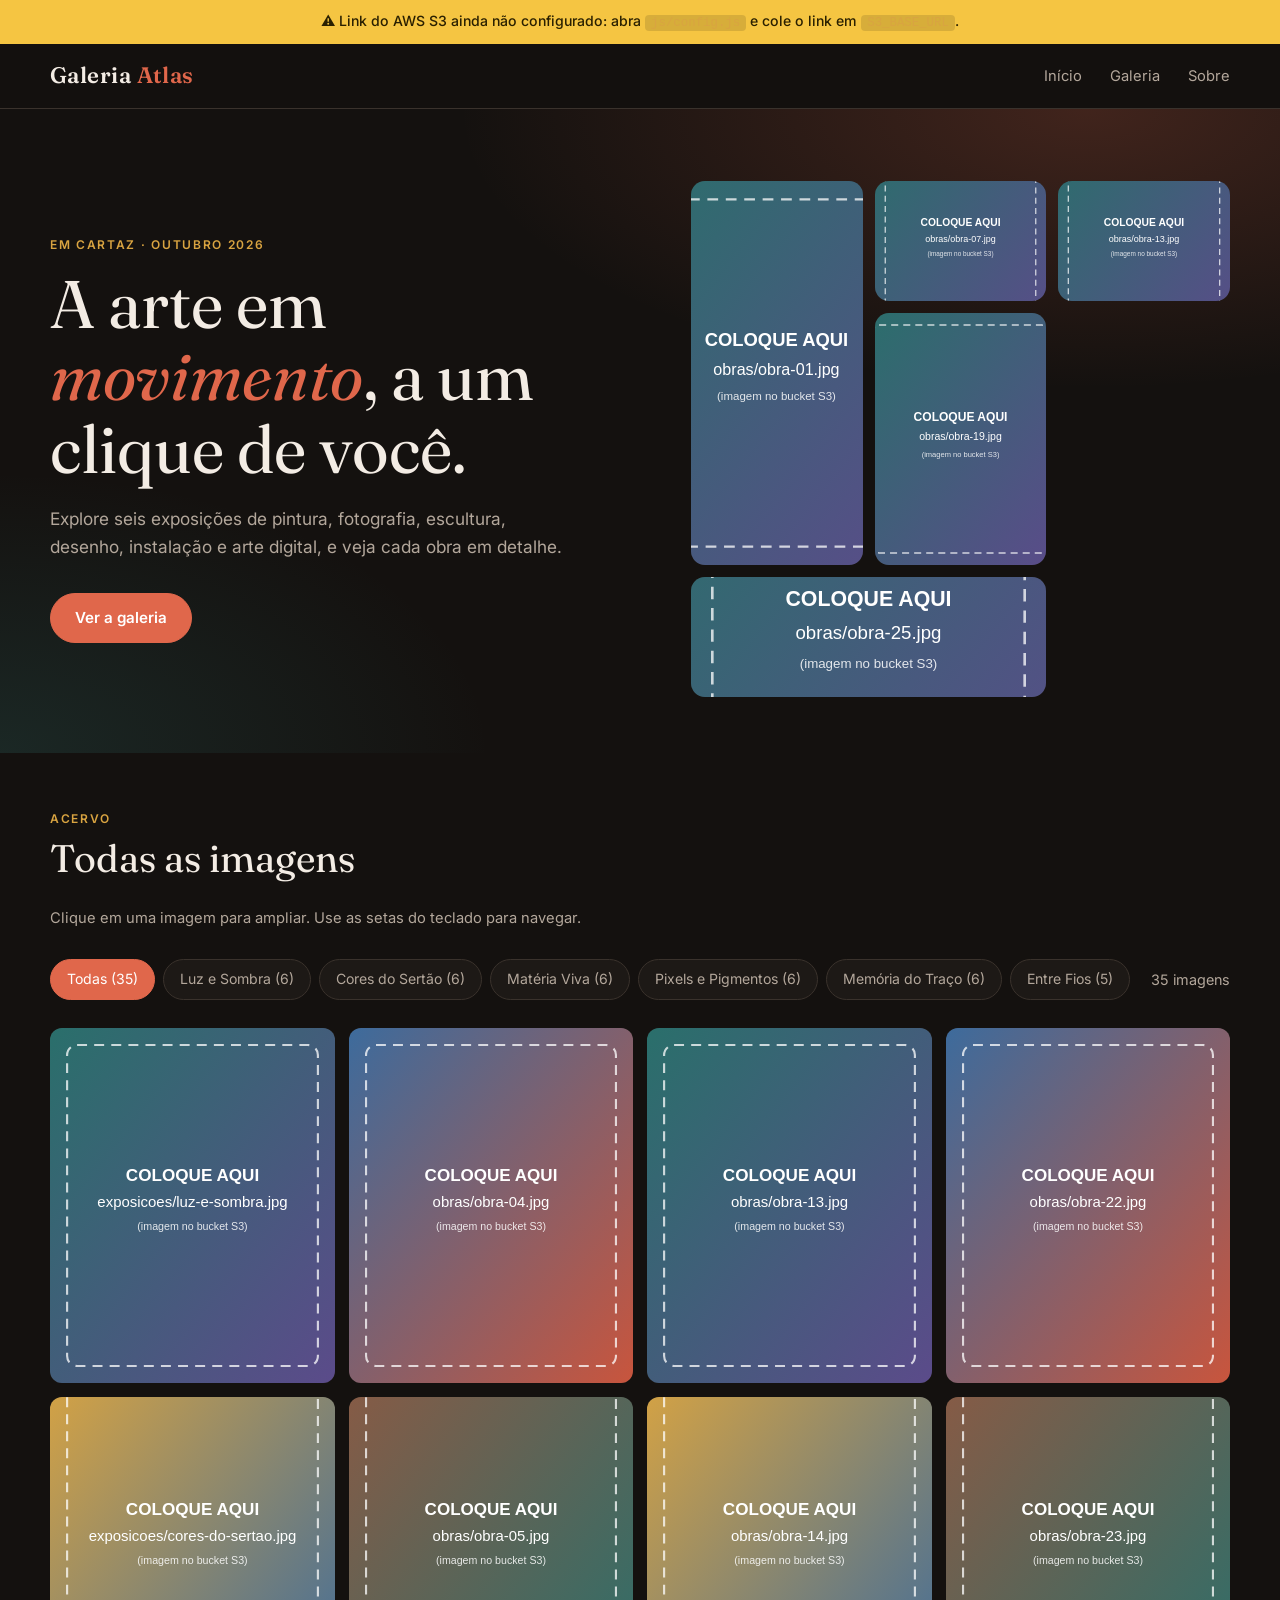
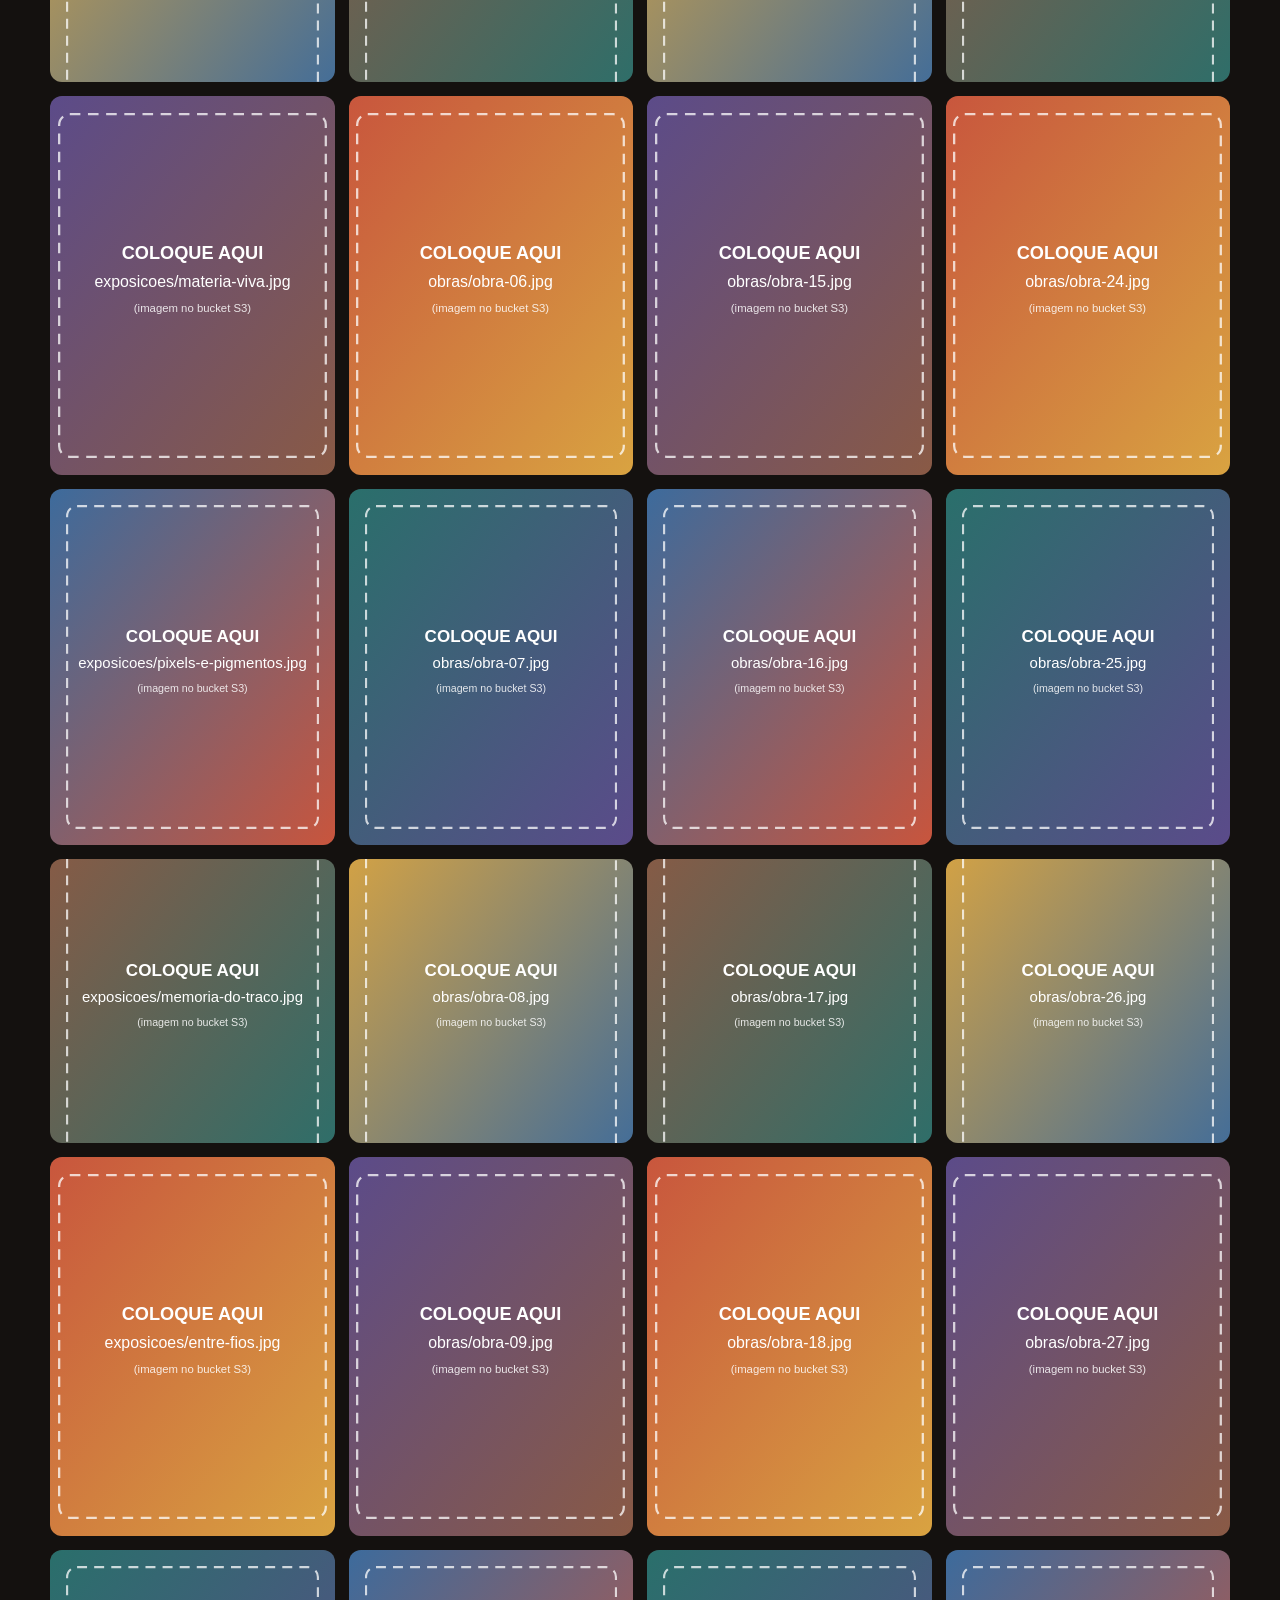
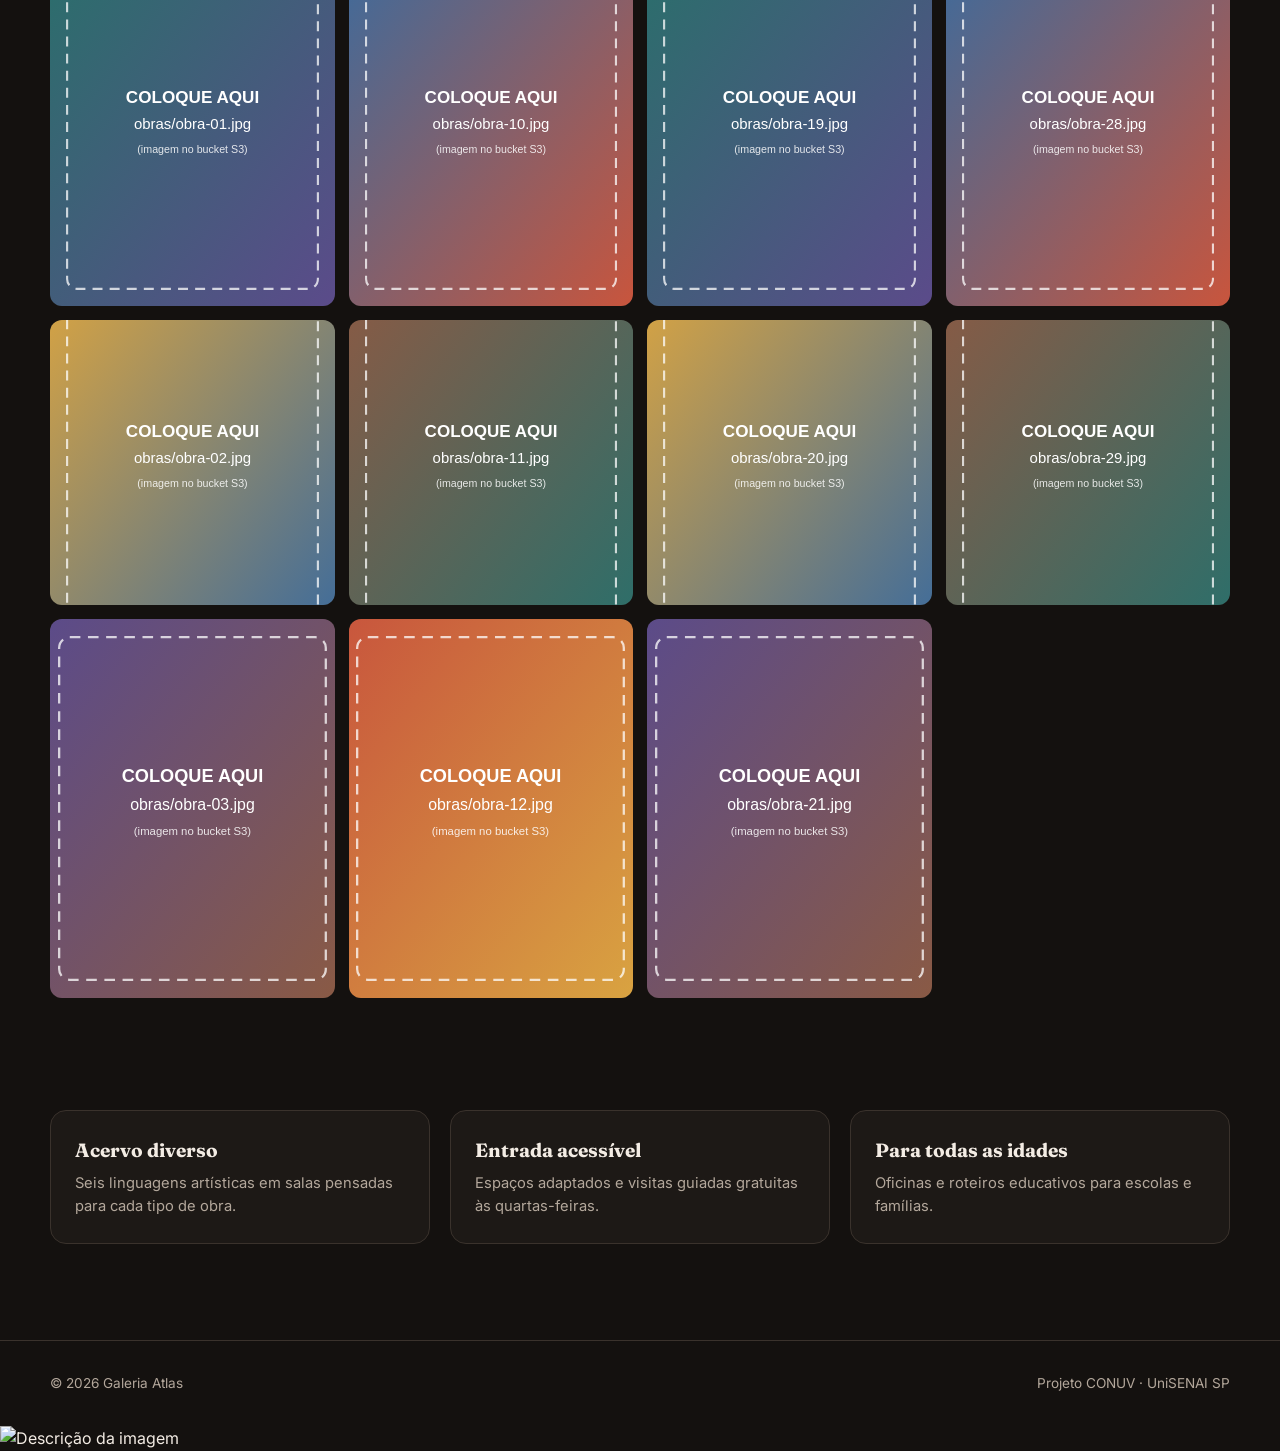
==== index.html @ ee3c30df "teste" ====
<!DOCTYPE html>
<html lang="pt-BR">
<head>
  <meta charset="UTF-8">
  <meta name="viewport" content="width=device-width, initial-scale=1">
  <title>Galeria Atlas · Exposições de Arte</title>
  <meta name="description" content="Galeria Atlas: exposições de pintura, fotografia, escultura e arte digital.">
  <link rel="stylesheet" href="css/style.css">
</head>
<body>
  <header class="topo">
    <div class="wrap">
      <a href="#inicio" class="logo">Galeria <span>Atlas</span></a>
      <button id="menu-btn" aria-expanded="false" aria-controls="nav" aria-label="Abrir menu">☰</button>
      <nav id="nav" aria-label="Principal">
        <ul>
          <li><a href="#inicio">Início</a></li>
          <li><a href="#galeria">Galeria</a></li>
          <li><a href="#sobre">Sobre</a></li>
        </ul>
      </nav>
    </div>
  </header>

  <main>
    <section class="hero" id="inicio">
      <div class="wrap">
        <div>
          <p class="eyebrow">Em cartaz · Outubro 2026</p>
          <h1>A arte em <em>movimento</em>, a um clique de você.</h1>
          <p class="lead">Explore seis exposições de pintura, fotografia, escultura, desenho, instalação e arte digital, e veja cada obra em detalhe.</p>
          <div class="acoes">
            <a class="btn" href="#galeria">Ver a galeria</a>
          </div>
        </div>
        <!-- Colagem do topo: imagens vêm do S3 (link em js/config.js) -->
        <div class="colagem" id="colagem"></div>
      </div>
    </section>

    <section class="bloco" id="galeria">
      <div class="wrap">
        <div class="cab">
          <div><p class="eyebrow">Acervo</p><h2>Todas as imagens</h2></div>
        </div>
        <p class="dica">Clique em uma imagem para ampliar. Use as setas do teclado para navegar.</p>

        <div class="filtros">
          <div class="chips" id="chips-exp" role="group" aria-label="Filtrar por exposição"></div>
          <span class="contador" id="contador"></span>
        </div>

        <!-- Galeria: as 35 imagens vêm do S3 (link em js/config.js, nomes em js/data.js) -->
        <div class="mosaico" id="mosaico"></div>
      </div>
    </section>

    <section class="bloco" id="sobre">
      <div class="wrap">
        <div class="cols">
          <div class="info"><h3>Acervo diverso</h3><p>Seis linguagens artísticas em salas pensadas para cada tipo de obra.</p></div>
          <div class="info"><h3>Entrada acessível</h3><p>Espaços adaptados e visitas guiadas gratuitas às quartas-feiras.</p></div>
          <div class="info"><h3>Para todas as idades</h3><p>Oficinas e roteiros educativos para escolas e famílias.</p></div>
        </div>
      </div>
    </section>
  </main>

  <footer><div class="wrap"><span>© <span id="ano"></span> Galeria Atlas</span><span>Projeto CONUV · UniSENAI SP</span></div></footer>

  <!-- ============================================================
       LINK DO AWS S3: configure em  js/config.js  (S3_BASE_URL)
       NOMES DAS IMAGENS: lista em  js/data.js
       ============================================================ -->
  <script src="js/config.js"></script>
  <script src="js/data.js"></script>
  <script src="js/app.js"></script>
  <script src="js/main.js"></script>
  <img src="imgs/S3/2.jpg" alt="Descrição da imagem">
</body>
</html>
---- css/style.css ----
@import url("https://fonts.googleapis.com/css2?family=Fraunces:opsz,wght@9..144,400;9..144,600&family=Inter:wght@400;500;600&display=swap");

:root {
  --bg: #14110f; --panel: #1d1916; --panel2: #26211d; --linha: #3a322c;
  --texto: #f3ece4; --suave: #b3a79b; --acento: #e0674b; --ouro: #d9a441; --verde: #3a8f89;
  --serif: "Fraunces", Georgia, serif; --sans: "Inter", system-ui, sans-serif;
}
* { box-sizing: border-box; margin: 0; }
html { scroll-behavior: smooth; }
body { background: var(--bg); color: var(--texto); font-family: var(--sans); line-height: 1.6; }
a { color: inherit; text-decoration: none; }
img { display: block; max-width: 100%; }
.wrap { width: min(1180px, 100% - 40px); margin-inline: auto; }
:focus-visible { outline: 2px solid var(--ouro); outline-offset: 3px; }

/* Aviso do link S3 (some quando o link é configurado) */
.aviso-s3 { background: #f5c542; color: #2a2000; text-align: center; padding: 10px 16px; font-size: .88rem; font-weight: 500; }
.aviso-s3 code { background: rgba(0,0,0,.12); padding: 1px 6px; border-radius: 4px; }

/* Cabeçalho */
header.topo { position: sticky; top: 0; z-index: 10; background: rgba(20,17,15,.88); backdrop-filter: blur(10px); border-bottom: 1px solid var(--linha); }
.topo .wrap { display: flex; align-items: center; justify-content: space-between; height: 64px; }
.logo { font-family: var(--serif); font-size: 1.4rem; font-weight: 600; letter-spacing: .02em; }
.logo span { color: var(--acento); }
nav ul { display: flex; gap: 28px; list-style: none; padding: 0; }
nav a { font-size: .92rem; color: var(--suave); padding: 6px 0; border-bottom: 2px solid transparent; transition: .2s; }
nav a:hover, nav a[aria-current="page"] { color: var(--texto); border-color: var(--acento); }
#menu-btn { display: none; background: none; border: 1px solid var(--linha); color: var(--texto); padding: 8px 12px; border-radius: 8px; font-size: 1rem; cursor: pointer; }

/* Hero com colagem de imagens */
.hero { padding: 72px 0 56px; background: radial-gradient(900px 400px at 85% 0%, rgba(224,103,75,.22), transparent 70%), radial-gradient(700px 400px at 0% 100%, rgba(58,143,137,.18), transparent 70%); }
.hero .wrap { display: grid; grid-template-columns: 1.1fr 1fr; gap: 48px; align-items: center; }
.eyebrow { font-size: .75rem; text-transform: uppercase; letter-spacing: .14em; color: var(--ouro); font-weight: 600; }
.hero h1 { font-family: var(--serif); font-weight: 400; font-size: clamp(2.4rem, 5.5vw, 4.2rem); line-height: 1.08; margin: 14px 0 20px; }
.hero h1 em { color: var(--acento); font-style: italic; }
.hero p.lead { max-width: 48ch; color: var(--suave); font-size: 1.08rem; }
.acoes { display: flex; gap: 12px; margin-top: 32px; flex-wrap: wrap; }
.btn { display: inline-block; padding: 12px 24px; border-radius: 999px; font-weight: 600; font-size: .95rem; border: 1px solid var(--acento); background: var(--acento); color: #fff; transition: .2s; cursor: pointer; }
.btn:hover { filter: brightness(1.1); transform: translateY(-1px); }
.btn.ghost { background: transparent; color: var(--texto); border-color: var(--linha); }
.btn.ghost:hover { border-color: var(--texto); }
.colagem { display: grid; grid-template-columns: repeat(3, 1fr); grid-auto-rows: 120px; gap: 12px; }
.colagem figure { border-radius: 14px; overflow: hidden; background: var(--panel2); }
.colagem figure:nth-child(1) { grid-row: span 3; }
.colagem figure:nth-child(4) { grid-row: span 2; }
.colagem figure:nth-child(5) { grid-column: span 2; }
.colagem img { width: 100%; height: 100%; object-fit: cover; }

/* Seções */
section.bloco { padding: 56px 0; }
.cab { display: flex; justify-content: space-between; align-items: end; gap: 16px; margin-bottom: 28px; flex-wrap: wrap; }
h2 { font-family: var(--serif); font-weight: 400; font-size: clamp(1.7rem, 3.5vw, 2.4rem); }
.cab a { color: var(--acento); font-weight: 500; font-size: .95rem; }
.pagina-titulo { padding: 56px 0 8px; }
.pagina-titulo p { color: var(--suave); max-width: 56ch; margin-top: 8px; }

/* Cards de exposição */
.grid { display: grid; grid-template-columns: repeat(auto-fill, minmax(260px, 1fr)); gap: 24px; }
.card { background: var(--panel); border: 1px solid var(--linha); border-radius: 16px; overflow: hidden; transition: .25s; }
.card:hover { transform: translateY(-4px); border-color: #5a4d43; box-shadow: 0 18px 40px rgba(0,0,0,.4); }
.card-img { position: relative; aspect-ratio: 4/5; background: var(--panel2); overflow: hidden; }
.card-img img { width: 100%; height: 100%; object-fit: cover; transition: transform .5s; }
.card:hover .card-img img { transform: scale(1.05); }
.card-body { padding: 18px 20px 22px; }
.card h3 { font-family: var(--serif); font-weight: 600; font-size: 1.3rem; margin: 6px 0 2px; }
.artista { color: var(--ouro); font-size: .9rem; }
.desc { color: var(--suave); font-size: .9rem; margin: 10px 0; }
.datas { font-size: .8rem; color: var(--suave); border-top: 1px solid var(--linha); padding-top: 10px; }
.badge { display: inline-block; padding: 3px 10px; border-radius: 999px; font-size: .72rem; font-weight: 600; text-transform: uppercase; letter-spacing: .06em; }
.card-img .badge { position: absolute; top: 12px; left: 12px; }
.badge.ativo { background: rgba(20,60,58,.85); color: #7fd6cf; border: 1px solid #3a8f89; }
.badge.breve { background: rgba(60,45,10,.85); color: var(--ouro); border: 1px solid var(--ouro); }
.badge.fim { background: rgba(40,36,32,.85); color: var(--suave); border: 1px solid #6b6056; }

/* Mosaico de obras (muitas imagens) */
.mosaico { columns: 4 240px; column-gap: 14px; }
.obra { position: relative; break-inside: avoid; margin: 0 0 14px; border-radius: 12px; overflow: hidden; background: var(--panel2); cursor: zoom-in; }
.obra img { width: 100%; height: auto; min-height: 140px; object-fit: cover; transition: transform .5s; }
.obra:nth-child(3n+1) img { aspect-ratio: 4/5; }
.obra:nth-child(3n+2) img { aspect-ratio: 1/1; }
.obra:nth-child(3n) img { aspect-ratio: 3/4; }
.obra:hover img { transform: scale(1.06); }
.obra figcaption { position: absolute; inset: auto 0 0 0; padding: 40px 14px 12px; background: linear-gradient(transparent, rgba(0,0,0,.8)); display: flex; flex-direction: column; opacity: 0; transition: .25s; }
.obra figcaption b { font-family: var(--serif); font-size: 1rem; }
.obra figcaption span { font-size: .78rem; color: var(--ouro); }
.obra:hover figcaption, .obra:focus-visible figcaption { opacity: 1; }
.contador { color: var(--suave); font-size: .9rem; margin-left: auto; }

/* Filtros */
.filtros { display: flex; gap: 12px; flex-wrap: wrap; align-items: center; margin: 28px 0; }
.chips { display: flex; gap: 8px; flex-wrap: wrap; }
.chip { background: var(--panel); border: 1px solid var(--linha); color: var(--suave); padding: 8px 16px; border-radius: 999px; font: inherit; font-size: .88rem; cursor: pointer; transition: .2s; }
.chip.ativo, .chip:hover { background: var(--acento); border-color: var(--acento); color: #fff; }
.filtros input, .filtros select { background: var(--panel); border: 1px solid var(--linha); color: var(--texto); padding: 9px 14px; border-radius: 10px; font: inherit; font-size: .9rem; }
.filtros input { flex: 1; min-width: 180px; }
#vazio { text-align: center; color: var(--suave); padding: 48px 0; }

/* Lightbox */
#lightbox { position: fixed; inset: 0; z-index: 50; background: rgba(10,8,7,.94); display: flex; flex-direction: column; align-items: center; justify-content: center; padding: 24px; gap: 14px; cursor: zoom-out; }
#lightbox[hidden] { display: none; }
#lightbox img { max-width: min(92vw, 1000px); max-height: 80vh; border-radius: 10px; object-fit: contain; }
#lightbox p { color: var(--suave); font-size: .95rem; }
#lb-fechar { position: absolute; top: 18px; right: 22px; background: none; border: 1px solid var(--linha); color: var(--texto); width: 40px; height: 40px; border-radius: 50%; font-size: 1rem; cursor: pointer; }

/* Informações */
.cols { display: grid; grid-template-columns: repeat(auto-fit, minmax(240px, 1fr)); gap: 20px; }
.info { background: var(--panel); border: 1px solid var(--linha); border-radius: 16px; padding: 24px; }
.info h3 { font-family: var(--serif); font-size: 1.2rem; margin-bottom: 6px; }
.info p { color: var(--suave); font-size: .92rem; }

footer { border-top: 1px solid var(--linha); padding: 32px 0; color: var(--suave); font-size: .85rem; margin-top: 40px; }
footer .wrap { display: flex; justify-content: space-between; flex-wrap: wrap; gap: 8px; }

@media (max-width: 860px) {
  #menu-btn { display: block; }
  nav { position: absolute; top: 64px; left: 0; right: 0; background: var(--bg); border-bottom: 1px solid var(--linha); display: none; }
  nav.aberto { display: block; }
  nav ul { flex-direction: column; gap: 0; padding: 8px 20px 16px; }
  nav a { display: block; padding: 12px 0; }
  .hero .wrap { grid-template-columns: 1fr; }
  .mosaico { columns: 2 140px; }
}
@media (prefers-reduced-motion: reduce) { * { transition: none !important; scroll-behavior: auto !important; } }

/* Galeria única */
html { scroll-padding-top: 72px; }
.dica { color: var(--suave); font-size: .92rem; margin: -10px 0 4px; }
code { background: var(--panel2); padding: 1px 7px; border-radius: 5px; font-size: .88em; color: var(--ouro); }
.lb-nav { position: absolute; top: 50%; transform: translateY(-50%); background: rgba(255,255,255,.08); border: 1px solid var(--linha); color: var(--texto); width: 48px; height: 48px; border-radius: 50%; font-size: 1.8rem; line-height: 1; cursor: pointer; }
.lb-nav:hover { background: var(--acento); border-color: var(--acento); }
.lb-ant { left: 18px; } .lb-prox { right: 18px; }
@media (max-width: 860px) { .lb-nav { top: auto; bottom: 20px; transform: none; } }
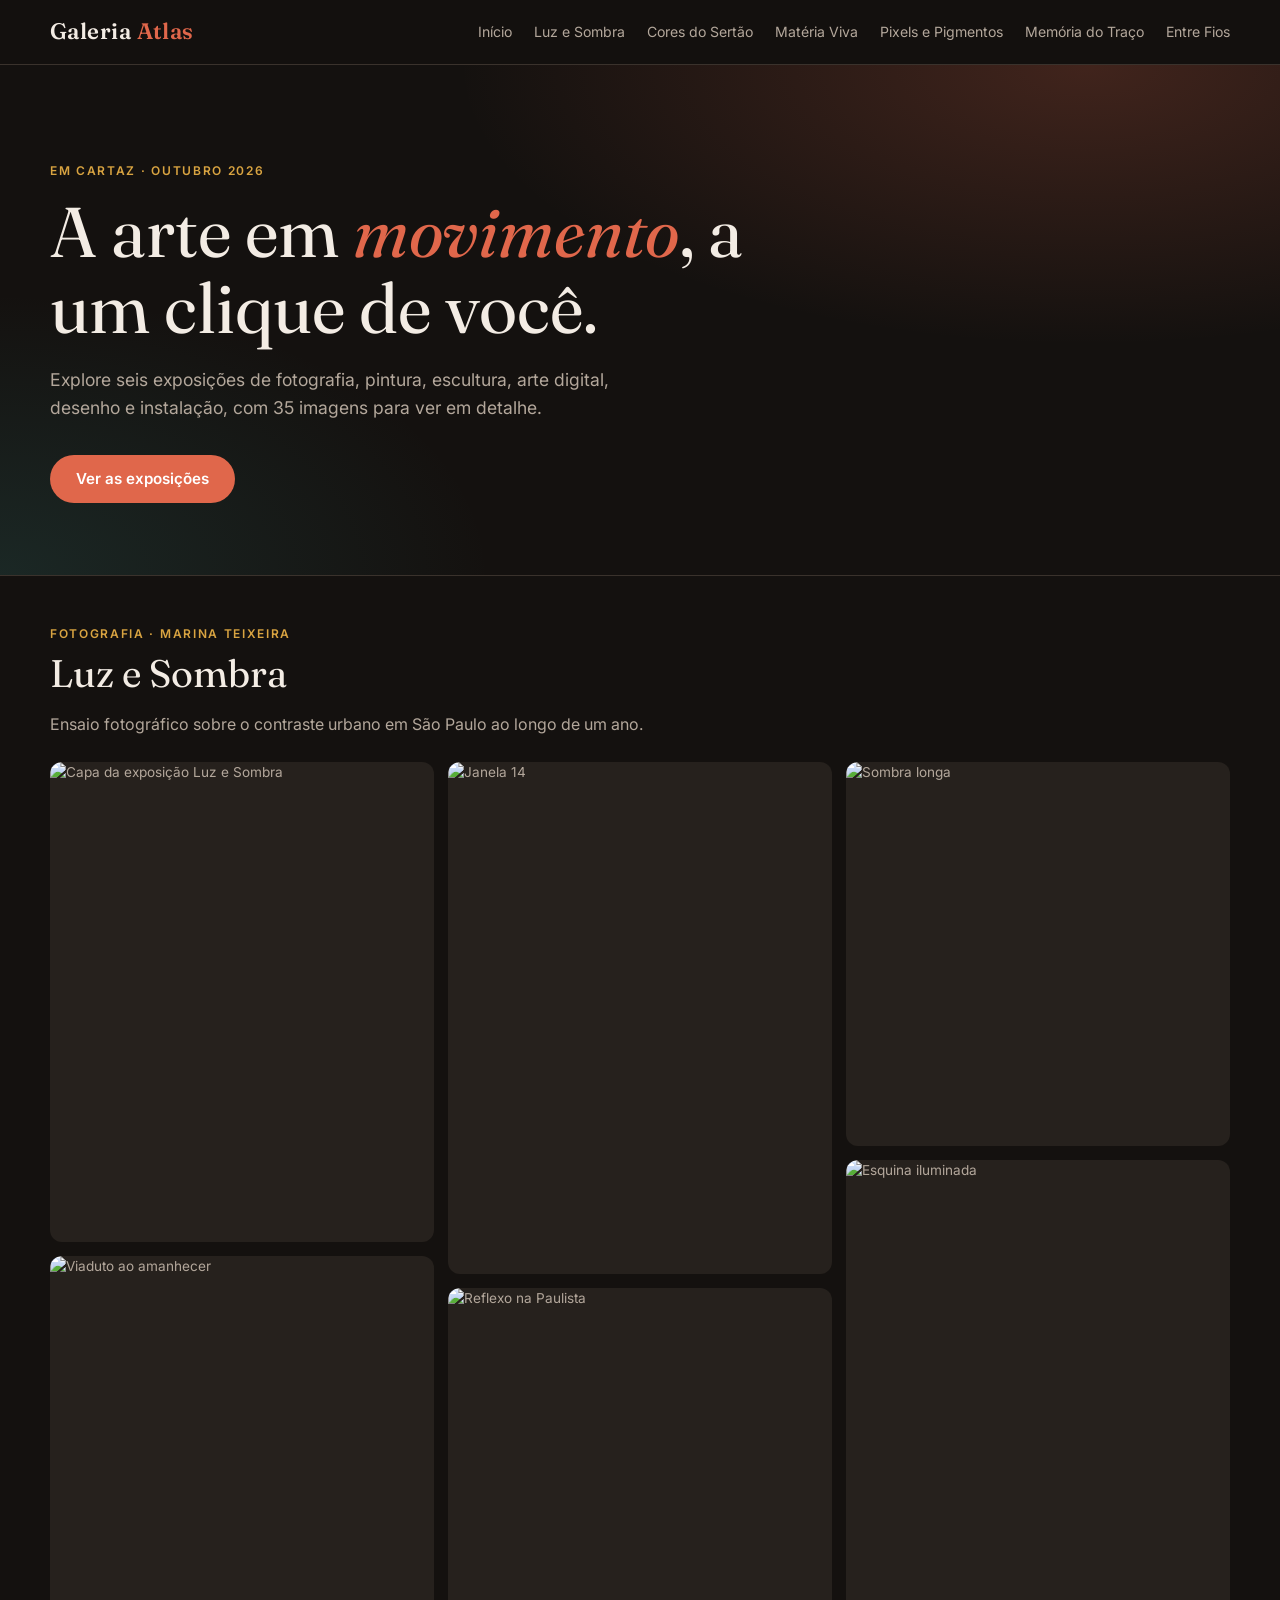
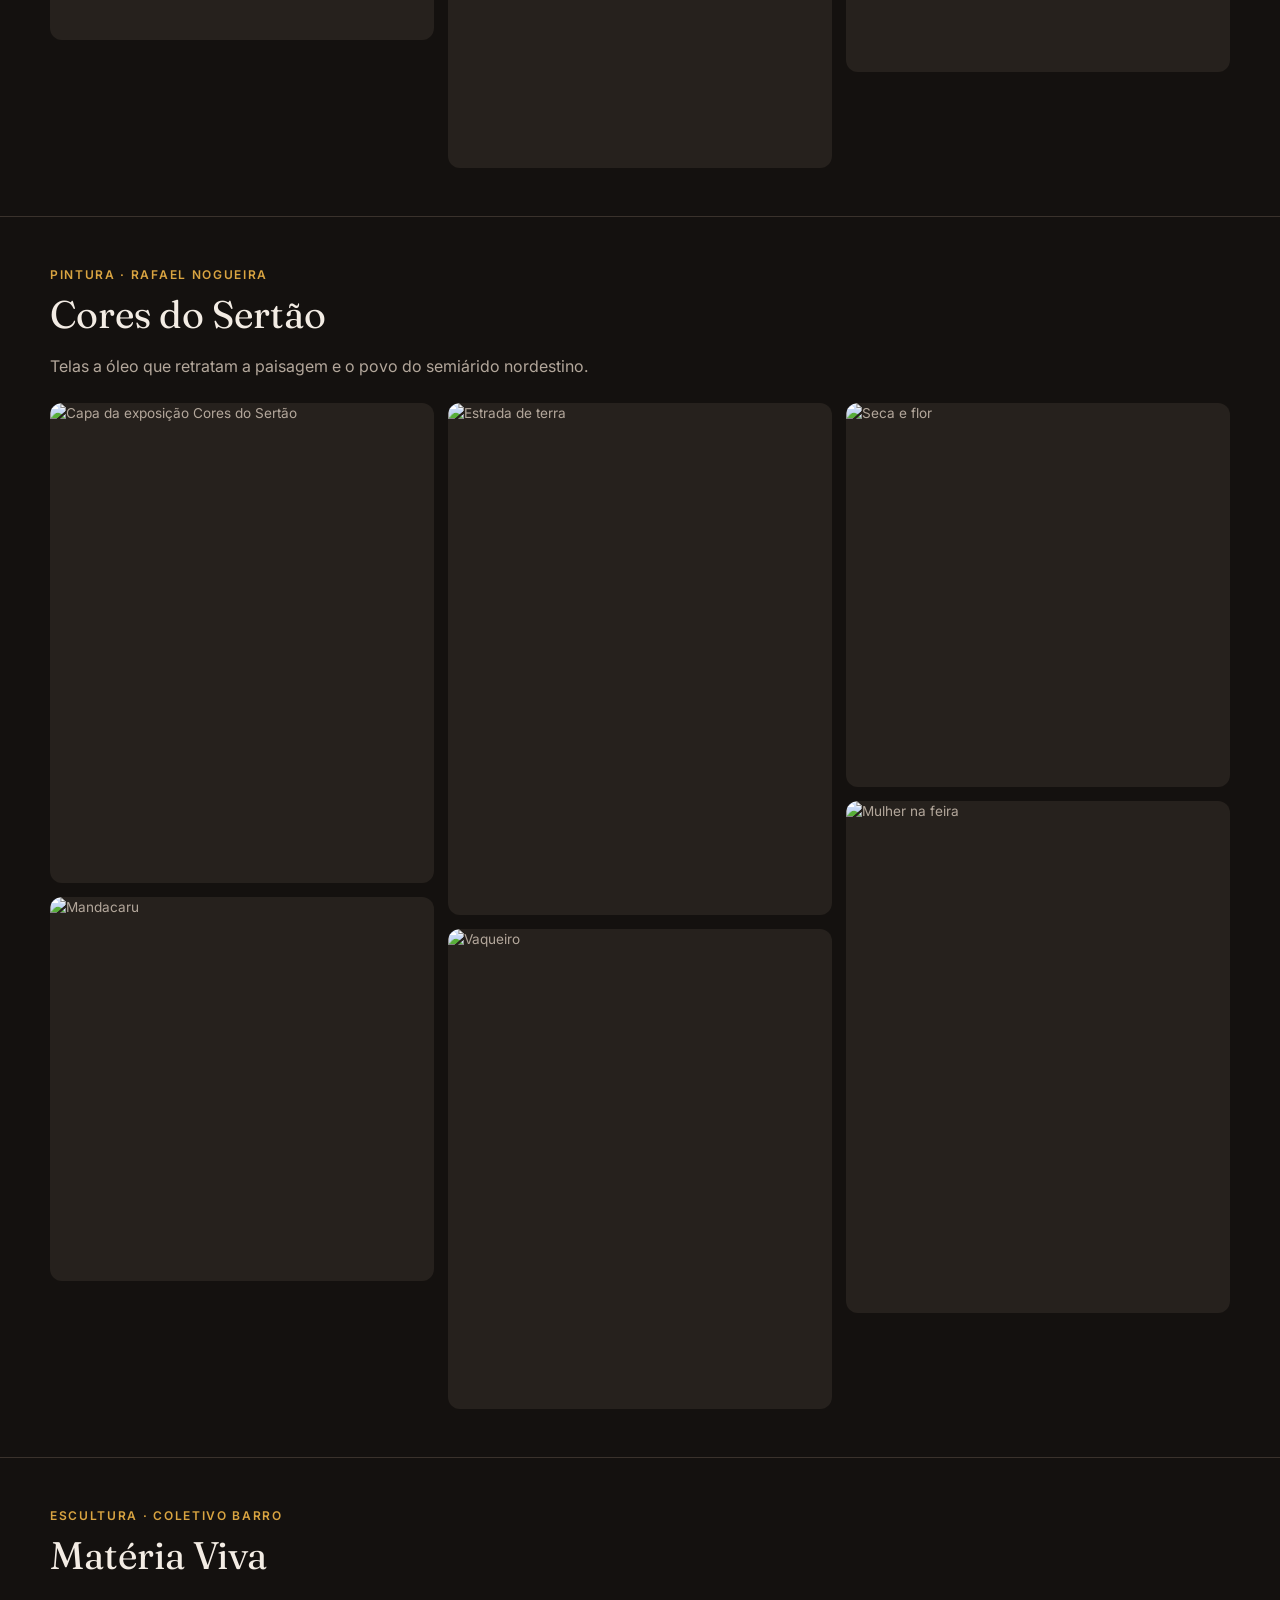
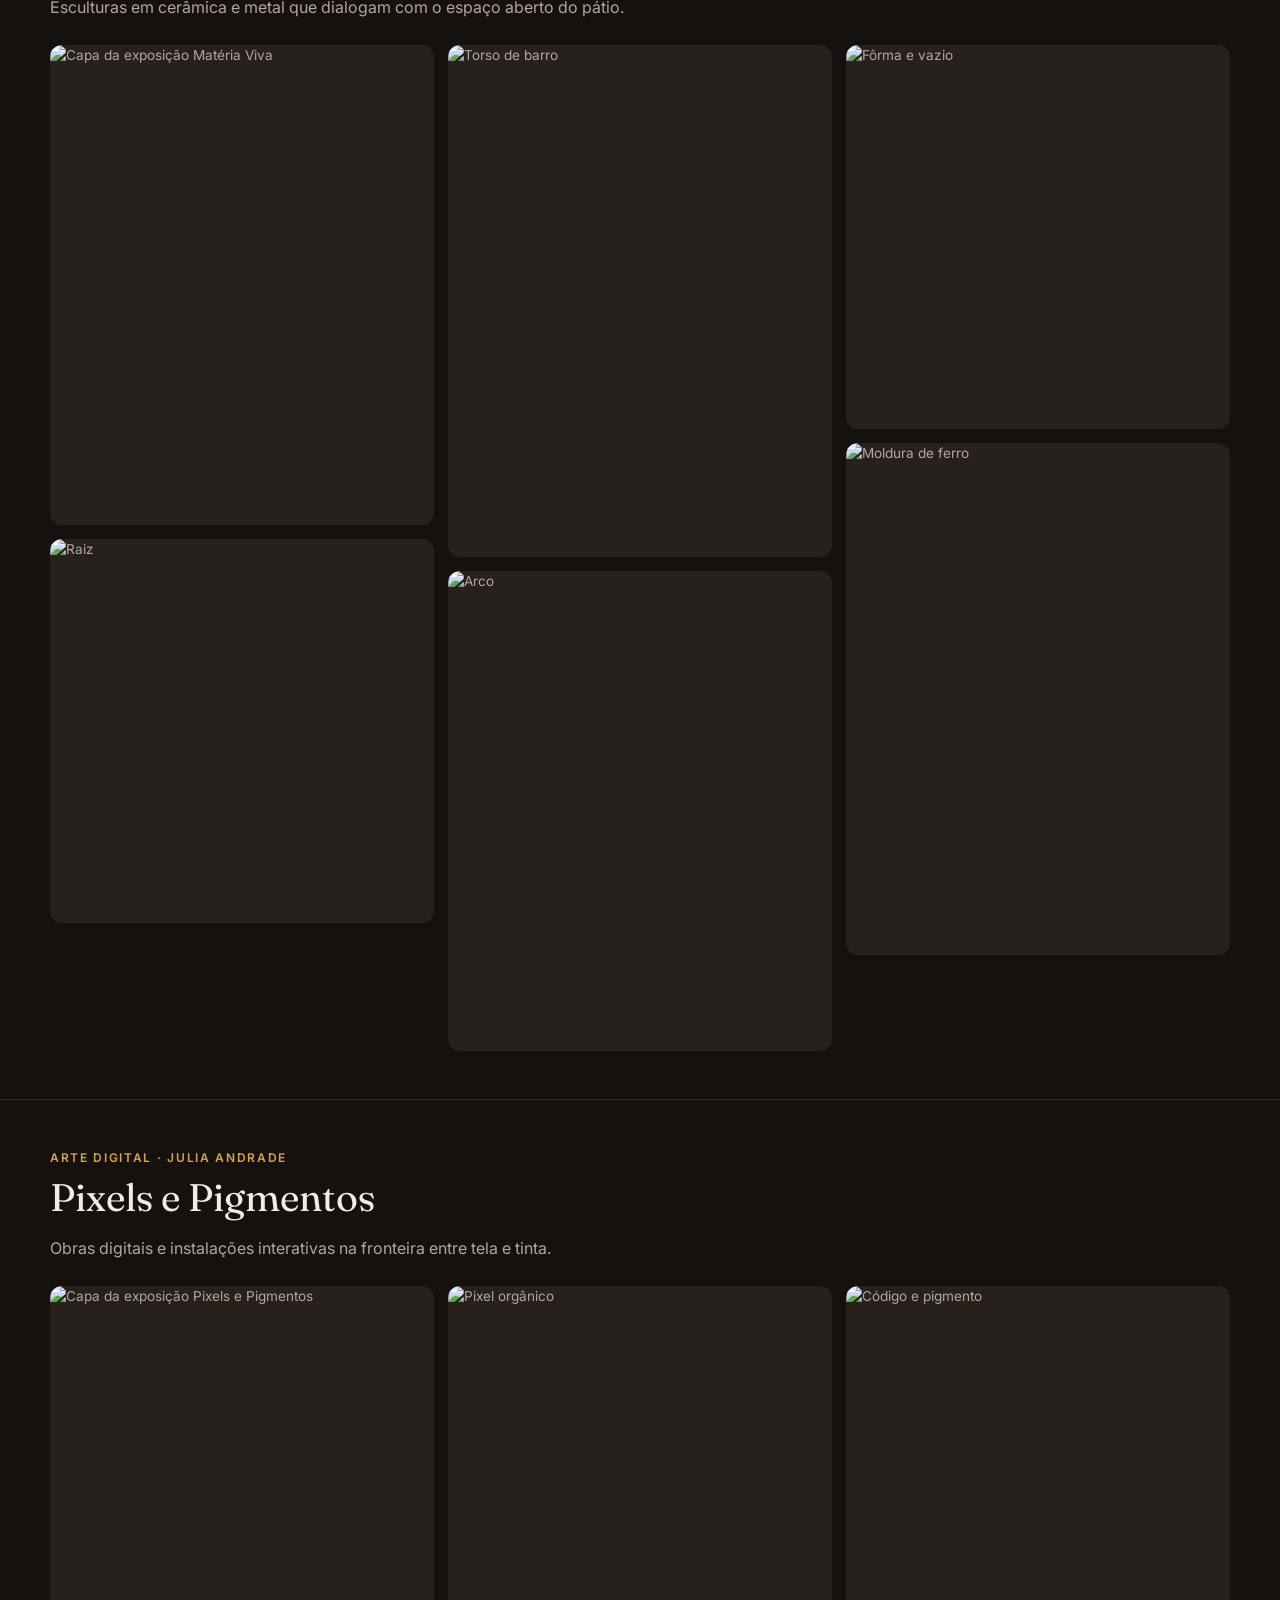
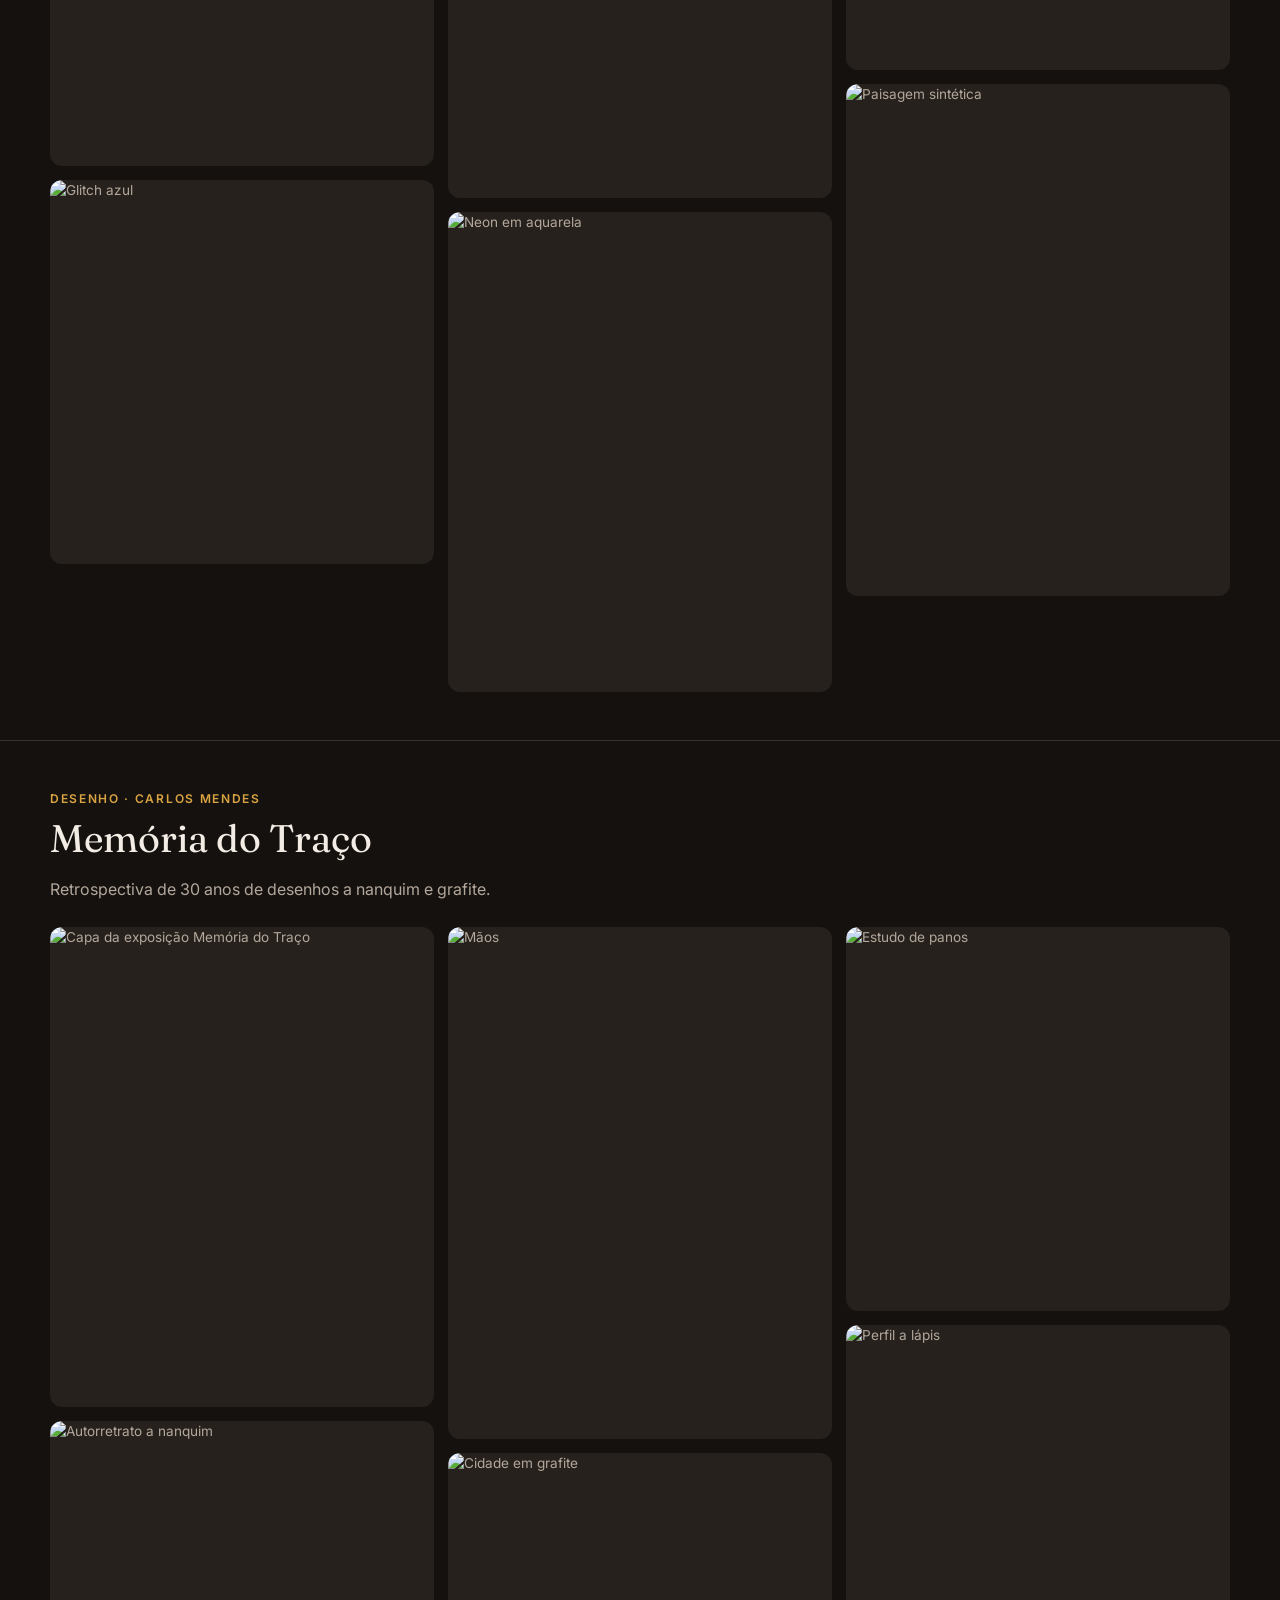
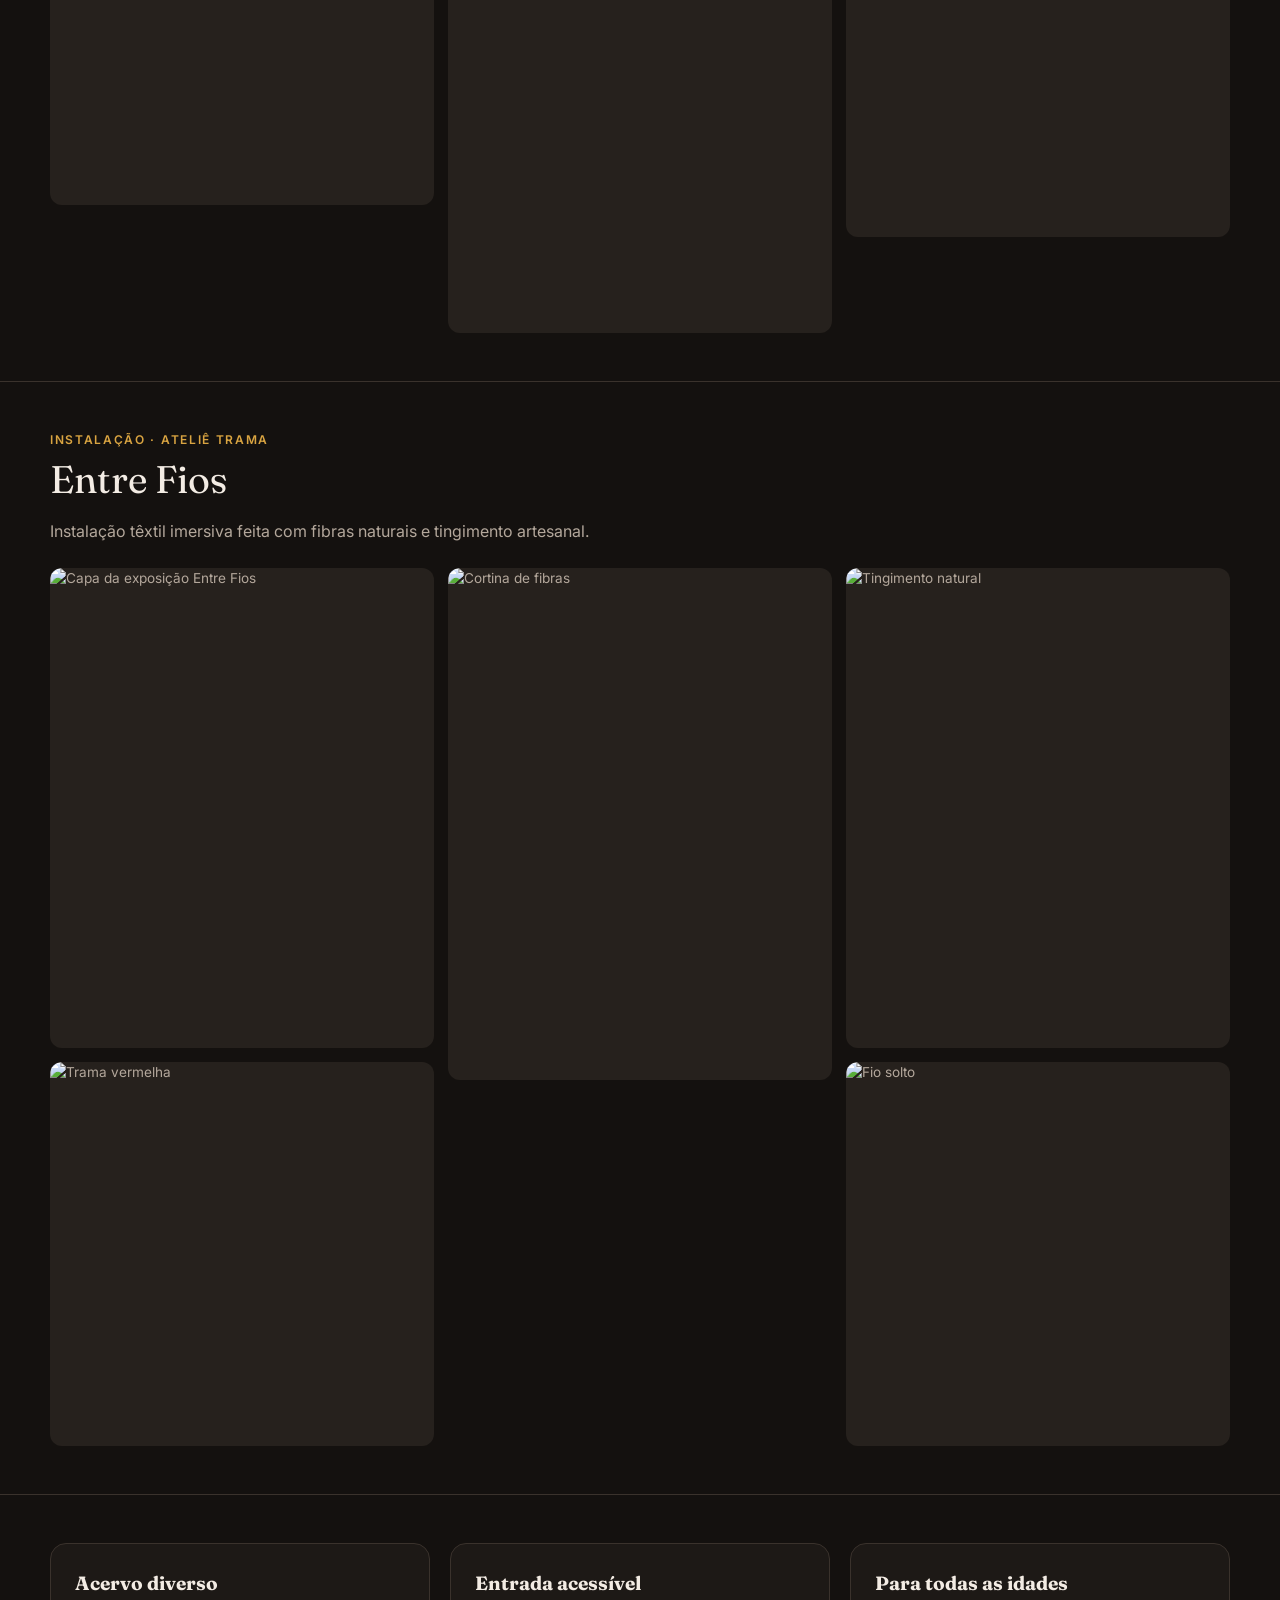
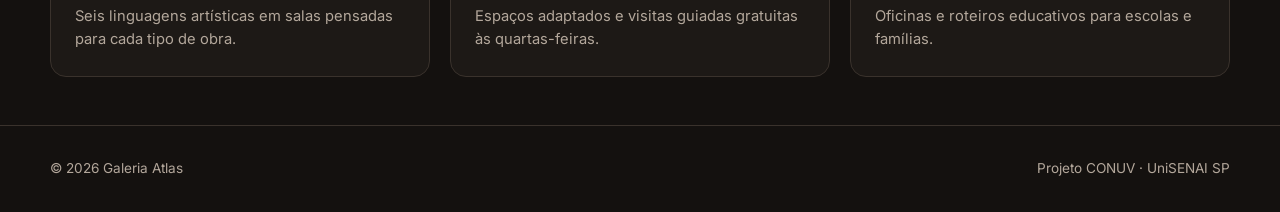
==== commit 012b830e: "apaguei o js" ====
--- a/index.html
+++ b/index.html
@@ -4,19 +4,23 @@
   <meta charset="UTF-8">
   <meta name="viewport" content="width=device-width, initial-scale=1">
   <title>Galeria Atlas · Exposições de Arte</title>
-  <meta name="description" content="Galeria Atlas: exposições de pintura, fotografia, escultura e arte digital.">
+  <meta name="description" content="Galeria Atlas: exposições de pintura, fotografia, escultura, desenho, instalação e arte digital.">
   <link rel="stylesheet" href="css/style.css">
 </head>
 <body>
+
   <header class="topo">
     <div class="wrap">
       <a href="#inicio" class="logo">Galeria <span>Atlas</span></a>
-      <button id="menu-btn" aria-expanded="false" aria-controls="nav" aria-label="Abrir menu">☰</button>
-      <nav id="nav" aria-label="Principal">
+      <nav aria-label="Principal">
         <ul>
           <li><a href="#inicio">Início</a></li>
-          <li><a href="#galeria">Galeria</a></li>
-          <li><a href="#sobre">Sobre</a></li>
+          <li><a href="#exposicao-1">Luz e Sombra</a></li>
+          <li><a href="#exposicao-2">Cores do Sertão</a></li>
+          <li><a href="#exposicao-3">Matéria Viva</a></li>
+          <li><a href="#exposicao-4">Pixels e Pigmentos</a></li>
+          <li><a href="#exposicao-5">Memória do Traço</a></li>
+          <li><a href="#exposicao-6">Entre Fios</a></li>
         </ul>
       </nav>
     </div>
@@ -25,33 +29,230 @@
   <main>
     <section class="hero" id="inicio">
       <div class="wrap">
-        <div>
-          <p class="eyebrow">Em cartaz · Outubro 2026</p>
-          <h1>A arte em <em>movimento</em>, a um clique de você.</h1>
-          <p class="lead">Explore seis exposições de pintura, fotografia, escultura, desenho, instalação e arte digital, e veja cada obra em detalhe.</p>
-          <div class="acoes">
-            <a class="btn" href="#galeria">Ver a galeria</a>
-          </div>
-        </div>
-        <!-- Colagem do topo: imagens vêm do S3 (link em js/config.js) -->
-        <div class="colagem" id="colagem"></div>
-      </div>
-    </section>
-
-    <section class="bloco" id="galeria">
-      <div class="wrap">
-        <div class="cab">
-          <div><p class="eyebrow">Acervo</p><h2>Todas as imagens</h2></div>
-        </div>
-        <p class="dica">Clique em uma imagem para ampliar. Use as setas do teclado para navegar.</p>
-
-        <div class="filtros">
-          <div class="chips" id="chips-exp" role="group" aria-label="Filtrar por exposição"></div>
-          <span class="contador" id="contador"></span>
-        </div>
-
-        <!-- Galeria: as 35 imagens vêm do S3 (link em js/config.js, nomes em js/data.js) -->
-        <div class="mosaico" id="mosaico"></div>
+        <p class="eyebrow">Em cartaz · Outubro 2026</p>
+        <h1>A arte em <em>movimento</em>, a um clique de você.</h1>
+        <p class="lead">Explore seis exposições de fotografia, pintura, escultura, arte digital, desenho e instalação, com 35 imagens para ver em detalhe.</p>
+        <div class="acoes">
+          <a class="btn" href="#exposicao-1">Ver as exposições</a>
+        </div>
+      </div>
+    </section>
+
+    <!-- ============================================================
+         COMO TROCAR AS IMAGENS
+         Cada imagem é uma linha  <img src="CAMINHO-DA-IMAGEM" ...>
+         Troque só o texto do src (ex.: src="obras/obra-01.jpg").
+         ============================================================ -->
+
+    <!-- ===== EXPOSIÇÃO 1: Luz e Sombra ===== -->
+    <section class="bloco" id="exposicao-1">
+      <div class="wrap">
+        <div class="cab">
+          <div><p class="eyebrow">Fotografia · Marina Teixeira</p><h2>Luz e Sombra</h2></div>
+        </div>
+        <p class="desc">Ensaio fotográfico sobre o contraste urbano em São Paulo ao longo de um ano.</p>
+        <div class="mosaico">
+          <figure class="obra">
+            <img src="exposicoes/luz-e-sombra.jpg" alt="Capa da exposição Luz e Sombra" loading="lazy">
+            <figcaption><b>Capa: Luz e Sombra</b><span>Marina Teixeira</span></figcaption>
+          </figure>
+          <figure class="obra">
+            <img src="obras/obra-01.jpg" alt="Viaduto ao amanhecer" loading="lazy">
+            <figcaption><b>Viaduto ao amanhecer</b><span>Luz e Sombra</span></figcaption>
+          </figure>
+          <figure class="obra">
+            <img src="obras/obra-02.jpg" alt="Janela 14" loading="lazy">
+            <figcaption><b>Janela 14</b><span>Luz e Sombra</span></figcaption>
+          </figure>
+          <figure class="obra">
+            <img src="obras/obra-03.jpg" alt="Reflexo na Paulista" loading="lazy">
+            <figcaption><b>Reflexo na Paulista</b><span>Luz e Sombra</span></figcaption>
+          </figure>
+          <figure class="obra">
+            <img src="obras/obra-04.jpg" alt="Sombra longa" loading="lazy">
+            <figcaption><b>Sombra longa</b><span>Luz e Sombra</span></figcaption>
+          </figure>
+          <figure class="obra">
+            <img src="obras/obra-25.jpg" alt="Esquina iluminada" loading="lazy">
+            <figcaption><b>Esquina iluminada</b><span>Luz e Sombra</span></figcaption>
+          </figure>
+        </div>
+      </div>
+    </section>
+
+    <!-- ===== EXPOSIÇÃO 2: Cores do Sertão ===== -->
+    <section class="bloco" id="exposicao-2">
+      <div class="wrap">
+        <div class="cab">
+          <div><p class="eyebrow">Pintura · Rafael Nogueira</p><h2>Cores do Sertão</h2></div>
+        </div>
+        <p class="desc">Telas a óleo que retratam a paisagem e o povo do semiárido nordestino.</p>
+        <div class="mosaico">
+          <figure class="obra">
+            <img src="exposicoes/cores-do-sertao.jpg" alt="Capa da exposição Cores do Sertão" loading="lazy">
+            <figcaption><b>Capa: Cores do Sertão</b><span>Rafael Nogueira</span></figcaption>
+          </figure>
+          <figure class="obra">
+            <img src="obras/obra-05.jpg" alt="Mandacaru" loading="lazy">
+            <figcaption><b>Mandacaru</b><span>Cores do Sertão</span></figcaption>
+          </figure>
+          <figure class="obra">
+            <img src="obras/obra-06.jpg" alt="Estrada de terra" loading="lazy">
+            <figcaption><b>Estrada de terra</b><span>Cores do Sertão</span></figcaption>
+          </figure>
+          <figure class="obra">
+            <img src="obras/obra-07.jpg" alt="Vaqueiro" loading="lazy">
+            <figcaption><b>Vaqueiro</b><span>Cores do Sertão</span></figcaption>
+          </figure>
+          <figure class="obra">
+            <img src="obras/obra-08.jpg" alt="Seca e flor" loading="lazy">
+            <figcaption><b>Seca e flor</b><span>Cores do Sertão</span></figcaption>
+          </figure>
+          <figure class="obra">
+            <img src="obras/obra-26.jpg" alt="Mulher na feira" loading="lazy">
+            <figcaption><b>Mulher na feira</b><span>Cores do Sertão</span></figcaption>
+          </figure>
+        </div>
+      </div>
+    </section>
+
+    <!-- ===== EXPOSIÇÃO 3: Matéria Viva ===== -->
+    <section class="bloco" id="exposicao-3">
+      <div class="wrap">
+        <div class="cab">
+          <div><p class="eyebrow">Escultura · Coletivo Barro</p><h2>Matéria Viva</h2></div>
+        </div>
+        <p class="desc">Esculturas em cerâmica e metal que dialogam com o espaço aberto do pátio.</p>
+        <div class="mosaico">
+          <figure class="obra">
+            <img src="exposicoes/materia-viva.jpg" alt="Capa da exposição Matéria Viva" loading="lazy">
+            <figcaption><b>Capa: Matéria Viva</b><span>Coletivo Barro</span></figcaption>
+          </figure>
+          <figure class="obra">
+            <img src="obras/obra-09.jpg" alt="Raiz" loading="lazy">
+            <figcaption><b>Raiz</b><span>Matéria Viva</span></figcaption>
+          </figure>
+          <figure class="obra">
+            <img src="obras/obra-10.jpg" alt="Torso de barro" loading="lazy">
+            <figcaption><b>Torso de barro</b><span>Matéria Viva</span></figcaption>
+          </figure>
+          <figure class="obra">
+            <img src="obras/obra-11.jpg" alt="Arco" loading="lazy">
+            <figcaption><b>Arco</b><span>Matéria Viva</span></figcaption>
+          </figure>
+          <figure class="obra">
+            <img src="obras/obra-12.jpg" alt="Fôrma e vazio" loading="lazy">
+            <figcaption><b>Fôrma e vazio</b><span>Matéria Viva</span></figcaption>
+          </figure>
+          <figure class="obra">
+            <img src="obras/obra-27.jpg" alt="Moldura de ferro" loading="lazy">
+            <figcaption><b>Moldura de ferro</b><span>Matéria Viva</span></figcaption>
+          </figure>
+        </div>
+      </div>
+    </section>
+
+    <!-- ===== EXPOSIÇÃO 4: Pixels e Pigmentos ===== -->
+    <section class="bloco" id="exposicao-4">
+      <div class="wrap">
+        <div class="cab">
+          <div><p class="eyebrow">Arte Digital · Julia Andrade</p><h2>Pixels e Pigmentos</h2></div>
+        </div>
+        <p class="desc">Obras digitais e instalações interativas na fronteira entre tela e tinta.</p>
+        <div class="mosaico">
+          <figure class="obra">
+            <img src="exposicoes/pixels-e-pigmentos.jpg" alt="Capa da exposição Pixels e Pigmentos" loading="lazy">
+            <figcaption><b>Capa: Pixels e Pigmentos</b><span>Julia Andrade</span></figcaption>
+          </figure>
+          <figure class="obra">
+            <img src="obras/obra-13.jpg" alt="Glitch azul" loading="lazy">
+            <figcaption><b>Glitch azul</b><span>Pixels e Pigmentos</span></figcaption>
+          </figure>
+          <figure class="obra">
+            <img src="obras/obra-14.jpg" alt="Pixel orgânico" loading="lazy">
+            <figcaption><b>Pixel orgânico</b><span>Pixels e Pigmentos</span></figcaption>
+          </figure>
+          <figure class="obra">
+            <img src="obras/obra-15.jpg" alt="Neon em aquarela" loading="lazy">
+            <figcaption><b>Neon em aquarela</b><span>Pixels e Pigmentos</span></figcaption>
+          </figure>
+          <figure class="obra">
+            <img src="obras/obra-16.jpg" alt="Código e pigmento" loading="lazy">
+            <figcaption><b>Código e pigmento</b><span>Pixels e Pigmentos</span></figcaption>
+          </figure>
+          <figure class="obra">
+            <img src="obras/obra-28.jpg" alt="Paisagem sintética" loading="lazy">
+            <figcaption><b>Paisagem sintética</b><span>Pixels e Pigmentos</span></figcaption>
+          </figure>
+        </div>
+      </div>
+    </section>
+
+    <!-- ===== EXPOSIÇÃO 5: Memória do Traço ===== -->
+    <section class="bloco" id="exposicao-5">
+      <div class="wrap">
+        <div class="cab">
+          <div><p class="eyebrow">Desenho · Carlos Mendes</p><h2>Memória do Traço</h2></div>
+        </div>
+        <p class="desc">Retrospectiva de 30 anos de desenhos a nanquim e grafite.</p>
+        <div class="mosaico">
+          <figure class="obra">
+            <img src="exposicoes/memoria-do-traco.jpg" alt="Capa da exposição Memória do Traço" loading="lazy">
+            <figcaption><b>Capa: Memória do Traço</b><span>Carlos Mendes</span></figcaption>
+          </figure>
+          <figure class="obra">
+            <img src="obras/obra-17.jpg" alt="Autorretrato a nanquim" loading="lazy">
+            <figcaption><b>Autorretrato a nanquim</b><span>Memória do Traço</span></figcaption>
+          </figure>
+          <figure class="obra">
+            <img src="obras/obra-18.jpg" alt="Mãos" loading="lazy">
+            <figcaption><b>Mãos</b><span>Memória do Traço</span></figcaption>
+          </figure>
+          <figure class="obra">
+            <img src="obras/obra-19.jpg" alt="Cidade em grafite" loading="lazy">
+            <figcaption><b>Cidade em grafite</b><span>Memória do Traço</span></figcaption>
+          </figure>
+          <figure class="obra">
+            <img src="obras/obra-20.jpg" alt="Estudo de panos" loading="lazy">
+            <figcaption><b>Estudo de panos</b><span>Memória do Traço</span></figcaption>
+          </figure>
+          <figure class="obra">
+            <img src="obras/obra-29.jpg" alt="Perfil a lápis" loading="lazy">
+            <figcaption><b>Perfil a lápis</b><span>Memória do Traço</span></figcaption>
+          </figure>
+        </div>
+      </div>
+    </section>
+
+    <!-- ===== EXPOSIÇÃO 6: Entre Fios ===== -->
+    <section class="bloco" id="exposicao-6">
+      <div class="wrap">
+        <div class="cab">
+          <div><p class="eyebrow">Instalação · Ateliê Trama</p><h2>Entre Fios</h2></div>
+        </div>
+        <p class="desc">Instalação têxtil imersiva feita com fibras naturais e tingimento artesanal.</p>
+        <div class="mosaico">
+          <figure class="obra">
+            <img src="exposicoes/entre-fios.jpg" alt="Capa da exposição Entre Fios" loading="lazy">
+            <figcaption><b>Capa: Entre Fios</b><span>Ateliê Trama</span></figcaption>
+          </figure>
+          <figure class="obra">
+            <img src="obras/obra-21.jpg" alt="Trama vermelha" loading="lazy">
+            <figcaption><b>Trama vermelha</b><span>Entre Fios</span></figcaption>
+          </figure>
+          <figure class="obra">
+            <img src="obras/obra-22.jpg" alt="Cortina de fibras" loading="lazy">
+            <figcaption><b>Cortina de fibras</b><span>Entre Fios</span></figcaption>
+          </figure>
+          <figure class="obra">
+            <img src="obras/obra-23.jpg" alt="Tingimento natural" loading="lazy">
+            <figcaption><b>Tingimento natural</b><span>Entre Fios</span></figcaption>
+          </figure>
+          <figure class="obra">
+            <img src="obras/obra-24.jpg" alt="Fio solto" loading="lazy">
+            <figcaption><b>Fio solto</b><span>Entre Fios</span></figcaption>
+          </figure>
+        </div>
       </div>
     </section>
 
@@ -66,16 +267,9 @@
     </section>
   </main>
 
-  <footer><div class="wrap"><span>© <span id="ano"></span> Galeria Atlas</span><span>Projeto CONUV · UniSENAI SP</span></div></footer>
-
-  <!-- ============================================================
-       LINK DO AWS S3: configure em  js/config.js  (S3_BASE_URL)
-       NOMES DAS IMAGENS: lista em  js/data.js
-       ============================================================ -->
-  <script src="js/config.js"></script>
-  <script src="js/data.js"></script>
-  <script src="js/app.js"></script>
-  <script src="js/main.js"></script>
-  <img src="imgs/S3/2.jpg" alt="Descrição da imagem">
+  <footer>
+    <div class="wrap"><span>© 2026 Galeria Atlas</span><span>Projeto CONUV · UniSENAI SP</span></div>
+  </footer>
+
 </body>
 </html>
--- a/css/style.css
+++ b/css/style.css
@@ -2,131 +2,67 @@
 
 :root {
   --bg: #14110f; --panel: #1d1916; --panel2: #26211d; --linha: #3a322c;
-  --texto: #f3ece4; --suave: #b3a79b; --acento: #e0674b; --ouro: #d9a441; --verde: #3a8f89;
+  --texto: #f3ece4; --suave: #b3a79b; --acento: #e0674b; --ouro: #d9a441;
   --serif: "Fraunces", Georgia, serif; --sans: "Inter", system-ui, sans-serif;
 }
 * { box-sizing: border-box; margin: 0; }
-html { scroll-behavior: smooth; }
+html { scroll-behavior: smooth; scroll-padding-top: 110px; }
 body { background: var(--bg); color: var(--texto); font-family: var(--sans); line-height: 1.6; }
 a { color: inherit; text-decoration: none; }
 img { display: block; max-width: 100%; }
 .wrap { width: min(1180px, 100% - 40px); margin-inline: auto; }
 :focus-visible { outline: 2px solid var(--ouro); outline-offset: 3px; }
 
-/* Aviso do link S3 (some quando o link é configurado) */
-.aviso-s3 { background: #f5c542; color: #2a2000; text-align: center; padding: 10px 16px; font-size: .88rem; font-weight: 500; }
-.aviso-s3 code { background: rgba(0,0,0,.12); padding: 1px 6px; border-radius: 4px; }
-
 /* Cabeçalho */
-header.topo { position: sticky; top: 0; z-index: 10; background: rgba(20,17,15,.88); backdrop-filter: blur(10px); border-bottom: 1px solid var(--linha); }
-.topo .wrap { display: flex; align-items: center; justify-content: space-between; height: 64px; }
+header.topo { position: sticky; top: 0; z-index: 10; background: rgba(20,17,15,.92); backdrop-filter: blur(10px); border-bottom: 1px solid var(--linha); }
+.topo .wrap { display: flex; align-items: center; justify-content: space-between; gap: 24px; min-height: 64px; flex-wrap: wrap; padding: 8px 0; }
 .logo { font-family: var(--serif); font-size: 1.4rem; font-weight: 600; letter-spacing: .02em; }
 .logo span { color: var(--acento); }
-nav ul { display: flex; gap: 28px; list-style: none; padding: 0; }
-nav a { font-size: .92rem; color: var(--suave); padding: 6px 0; border-bottom: 2px solid transparent; transition: .2s; }
-nav a:hover, nav a[aria-current="page"] { color: var(--texto); border-color: var(--acento); }
-#menu-btn { display: none; background: none; border: 1px solid var(--linha); color: var(--texto); padding: 8px 12px; border-radius: 8px; font-size: 1rem; cursor: pointer; }
+nav ul { display: flex; gap: 6px 22px; list-style: none; padding: 0; flex-wrap: wrap; }
+nav a { font-size: .88rem; color: var(--suave); padding: 4px 0; border-bottom: 2px solid transparent; transition: .2s; }
+nav a:hover { color: var(--texto); border-color: var(--acento); }
 
-/* Hero com colagem de imagens */
-.hero { padding: 72px 0 56px; background: radial-gradient(900px 400px at 85% 0%, rgba(224,103,75,.22), transparent 70%), radial-gradient(700px 400px at 0% 100%, rgba(58,143,137,.18), transparent 70%); }
-.hero .wrap { display: grid; grid-template-columns: 1.1fr 1fr; gap: 48px; align-items: center; }
+/* Início */
+.hero { padding: 96px 0 72px; background: radial-gradient(900px 400px at 85% 0%, rgba(224,103,75,.22), transparent 70%), radial-gradient(700px 400px at 0% 100%, rgba(58,143,137,.18), transparent 70%); }
 .eyebrow { font-size: .75rem; text-transform: uppercase; letter-spacing: .14em; color: var(--ouro); font-weight: 600; }
-.hero h1 { font-family: var(--serif); font-weight: 400; font-size: clamp(2.4rem, 5.5vw, 4.2rem); line-height: 1.08; margin: 14px 0 20px; }
+.hero h1 { font-family: var(--serif); font-weight: 400; font-size: clamp(2.4rem, 6vw, 4.4rem); line-height: 1.08; margin: 14px 0 20px; max-width: 16ch; }
 .hero h1 em { color: var(--acento); font-style: italic; }
-.hero p.lead { max-width: 48ch; color: var(--suave); font-size: 1.08rem; }
-.acoes { display: flex; gap: 12px; margin-top: 32px; flex-wrap: wrap; }
-.btn { display: inline-block; padding: 12px 24px; border-radius: 999px; font-weight: 600; font-size: .95rem; border: 1px solid var(--acento); background: var(--acento); color: #fff; transition: .2s; cursor: pointer; }
+.lead { max-width: 54ch; color: var(--suave); font-size: 1.1rem; }
+.acoes { margin-top: 32px; }
+.btn { display: inline-block; padding: 12px 26px; border-radius: 999px; font-weight: 600; font-size: .95rem; background: var(--acento); color: #fff; transition: .2s; }
 .btn:hover { filter: brightness(1.1); transform: translateY(-1px); }
-.btn.ghost { background: transparent; color: var(--texto); border-color: var(--linha); }
-.btn.ghost:hover { border-color: var(--texto); }
-.colagem { display: grid; grid-template-columns: repeat(3, 1fr); grid-auto-rows: 120px; gap: 12px; }
-.colagem figure { border-radius: 14px; overflow: hidden; background: var(--panel2); }
-.colagem figure:nth-child(1) { grid-row: span 3; }
-.colagem figure:nth-child(4) { grid-row: span 2; }
-.colagem figure:nth-child(5) { grid-column: span 2; }
-.colagem img { width: 100%; height: 100%; object-fit: cover; }
 
-/* Seções */
-section.bloco { padding: 56px 0; }
-.cab { display: flex; justify-content: space-between; align-items: end; gap: 16px; margin-bottom: 28px; flex-wrap: wrap; }
+/* Seções de exposição */
+section.bloco { padding: 48px 0; border-top: 1px solid var(--linha); }
+.cab { margin-bottom: 8px; }
 h2 { font-family: var(--serif); font-weight: 400; font-size: clamp(1.7rem, 3.5vw, 2.4rem); }
-.cab a { color: var(--acento); font-weight: 500; font-size: .95rem; }
-.pagina-titulo { padding: 56px 0 8px; }
-.pagina-titulo p { color: var(--suave); max-width: 56ch; margin-top: 8px; }
+.desc { color: var(--suave); max-width: 60ch; margin-bottom: 24px; }
 
-/* Cards de exposição */
-.grid { display: grid; grid-template-columns: repeat(auto-fill, minmax(260px, 1fr)); gap: 24px; }
-.card { background: var(--panel); border: 1px solid var(--linha); border-radius: 16px; overflow: hidden; transition: .25s; }
-.card:hover { transform: translateY(-4px); border-color: #5a4d43; box-shadow: 0 18px 40px rgba(0,0,0,.4); }
-.card-img { position: relative; aspect-ratio: 4/5; background: var(--panel2); overflow: hidden; }
-.card-img img { width: 100%; height: 100%; object-fit: cover; transition: transform .5s; }
-.card:hover .card-img img { transform: scale(1.05); }
-.card-body { padding: 18px 20px 22px; }
-.card h3 { font-family: var(--serif); font-weight: 600; font-size: 1.3rem; margin: 6px 0 2px; }
-.artista { color: var(--ouro); font-size: .9rem; }
-.desc { color: var(--suave); font-size: .9rem; margin: 10px 0; }
-.datas { font-size: .8rem; color: var(--suave); border-top: 1px solid var(--linha); padding-top: 10px; }
-.badge { display: inline-block; padding: 3px 10px; border-radius: 999px; font-size: .72rem; font-weight: 600; text-transform: uppercase; letter-spacing: .06em; }
-.card-img .badge { position: absolute; top: 12px; left: 12px; }
-.badge.ativo { background: rgba(20,60,58,.85); color: #7fd6cf; border: 1px solid #3a8f89; }
-.badge.breve { background: rgba(60,45,10,.85); color: var(--ouro); border: 1px solid var(--ouro); }
-.badge.fim { background: rgba(40,36,32,.85); color: var(--suave); border: 1px solid #6b6056; }
-
-/* Mosaico de obras (muitas imagens) */
-.mosaico { columns: 4 240px; column-gap: 14px; }
-.obra { position: relative; break-inside: avoid; margin: 0 0 14px; border-radius: 12px; overflow: hidden; background: var(--panel2); cursor: zoom-in; }
-.obra img { width: 100%; height: auto; min-height: 140px; object-fit: cover; transition: transform .5s; }
+/* Mosaico de imagens */
+.mosaico { columns: 3 260px; column-gap: 14px; }
+.obra { position: relative; break-inside: avoid; margin: 0 0 14px; border-radius: 12px; overflow: hidden; background: var(--panel2); min-height: 160px; }
+.obra img { width: 100%; height: auto; min-height: 160px; object-fit: cover; transition: transform .5s; color: var(--suave); font-size: .85rem; }
 .obra:nth-child(3n+1) img { aspect-ratio: 4/5; }
 .obra:nth-child(3n+2) img { aspect-ratio: 1/1; }
 .obra:nth-child(3n) img { aspect-ratio: 3/4; }
 .obra:hover img { transform: scale(1.06); }
-.obra figcaption { position: absolute; inset: auto 0 0 0; padding: 40px 14px 12px; background: linear-gradient(transparent, rgba(0,0,0,.8)); display: flex; flex-direction: column; opacity: 0; transition: .25s; }
+.obra figcaption { position: absolute; inset: auto 0 0 0; padding: 40px 14px 12px; background: linear-gradient(transparent, rgba(0,0,0,.82)); display: flex; flex-direction: column; opacity: 0; transition: .25s; }
 .obra figcaption b { font-family: var(--serif); font-size: 1rem; }
 .obra figcaption span { font-size: .78rem; color: var(--ouro); }
-.obra:hover figcaption, .obra:focus-visible figcaption { opacity: 1; }
-.contador { color: var(--suave); font-size: .9rem; margin-left: auto; }
+.obra:hover figcaption { opacity: 1; }
 
-/* Filtros */
-.filtros { display: flex; gap: 12px; flex-wrap: wrap; align-items: center; margin: 28px 0; }
-.chips { display: flex; gap: 8px; flex-wrap: wrap; }
-.chip { background: var(--panel); border: 1px solid var(--linha); color: var(--suave); padding: 8px 16px; border-radius: 999px; font: inherit; font-size: .88rem; cursor: pointer; transition: .2s; }
-.chip.ativo, .chip:hover { background: var(--acento); border-color: var(--acento); color: #fff; }
-.filtros input, .filtros select { background: var(--panel); border: 1px solid var(--linha); color: var(--texto); padding: 9px 14px; border-radius: 10px; font: inherit; font-size: .9rem; }
-.filtros input { flex: 1; min-width: 180px; }
-#vazio { text-align: center; color: var(--suave); padding: 48px 0; }
-
-/* Lightbox */
-#lightbox { position: fixed; inset: 0; z-index: 50; background: rgba(10,8,7,.94); display: flex; flex-direction: column; align-items: center; justify-content: center; padding: 24px; gap: 14px; cursor: zoom-out; }
-#lightbox[hidden] { display: none; }
-#lightbox img { max-width: min(92vw, 1000px); max-height: 80vh; border-radius: 10px; object-fit: contain; }
-#lightbox p { color: var(--suave); font-size: .95rem; }
-#lb-fechar { position: absolute; top: 18px; right: 22px; background: none; border: 1px solid var(--linha); color: var(--texto); width: 40px; height: 40px; border-radius: 50%; font-size: 1rem; cursor: pointer; }
-
-/* Informações */
+/* Sobre */
 .cols { display: grid; grid-template-columns: repeat(auto-fit, minmax(240px, 1fr)); gap: 20px; }
 .info { background: var(--panel); border: 1px solid var(--linha); border-radius: 16px; padding: 24px; }
 .info h3 { font-family: var(--serif); font-size: 1.2rem; margin-bottom: 6px; }
 .info p { color: var(--suave); font-size: .92rem; }
 
-footer { border-top: 1px solid var(--linha); padding: 32px 0; color: var(--suave); font-size: .85rem; margin-top: 40px; }
+footer { border-top: 1px solid var(--linha); padding: 32px 0; color: var(--suave); font-size: .85rem; }
 footer .wrap { display: flex; justify-content: space-between; flex-wrap: wrap; gap: 8px; }
 
-@media (max-width: 860px) {
-  #menu-btn { display: block; }
-  nav { position: absolute; top: 64px; left: 0; right: 0; background: var(--bg); border-bottom: 1px solid var(--linha); display: none; }
-  nav.aberto { display: block; }
-  nav ul { flex-direction: column; gap: 0; padding: 8px 20px 16px; }
-  nav a { display: block; padding: 12px 0; }
-  .hero .wrap { grid-template-columns: 1fr; }
+@media (max-width: 700px) {
+  .hero { padding: 64px 0 48px; }
   .mosaico { columns: 2 140px; }
+  .obra figcaption { opacity: 1; }
 }
 @media (prefers-reduced-motion: reduce) { * { transition: none !important; scroll-behavior: auto !important; } }
-
-/* Galeria única */
-html { scroll-padding-top: 72px; }
-.dica { color: var(--suave); font-size: .92rem; margin: -10px 0 4px; }
-code { background: var(--panel2); padding: 1px 7px; border-radius: 5px; font-size: .88em; color: var(--ouro); }
-.lb-nav { position: absolute; top: 50%; transform: translateY(-50%); background: rgba(255,255,255,.08); border: 1px solid var(--linha); color: var(--texto); width: 48px; height: 48px; border-radius: 50%; font-size: 1.8rem; line-height: 1; cursor: pointer; }
-.lb-nav:hover { background: var(--acento); border-color: var(--acento); }
-.lb-ant { left: 18px; } .lb-prox { right: 18px; }
-@media (max-width: 860px) { .lb-nav { top: auto; bottom: 20px; transform: none; } }
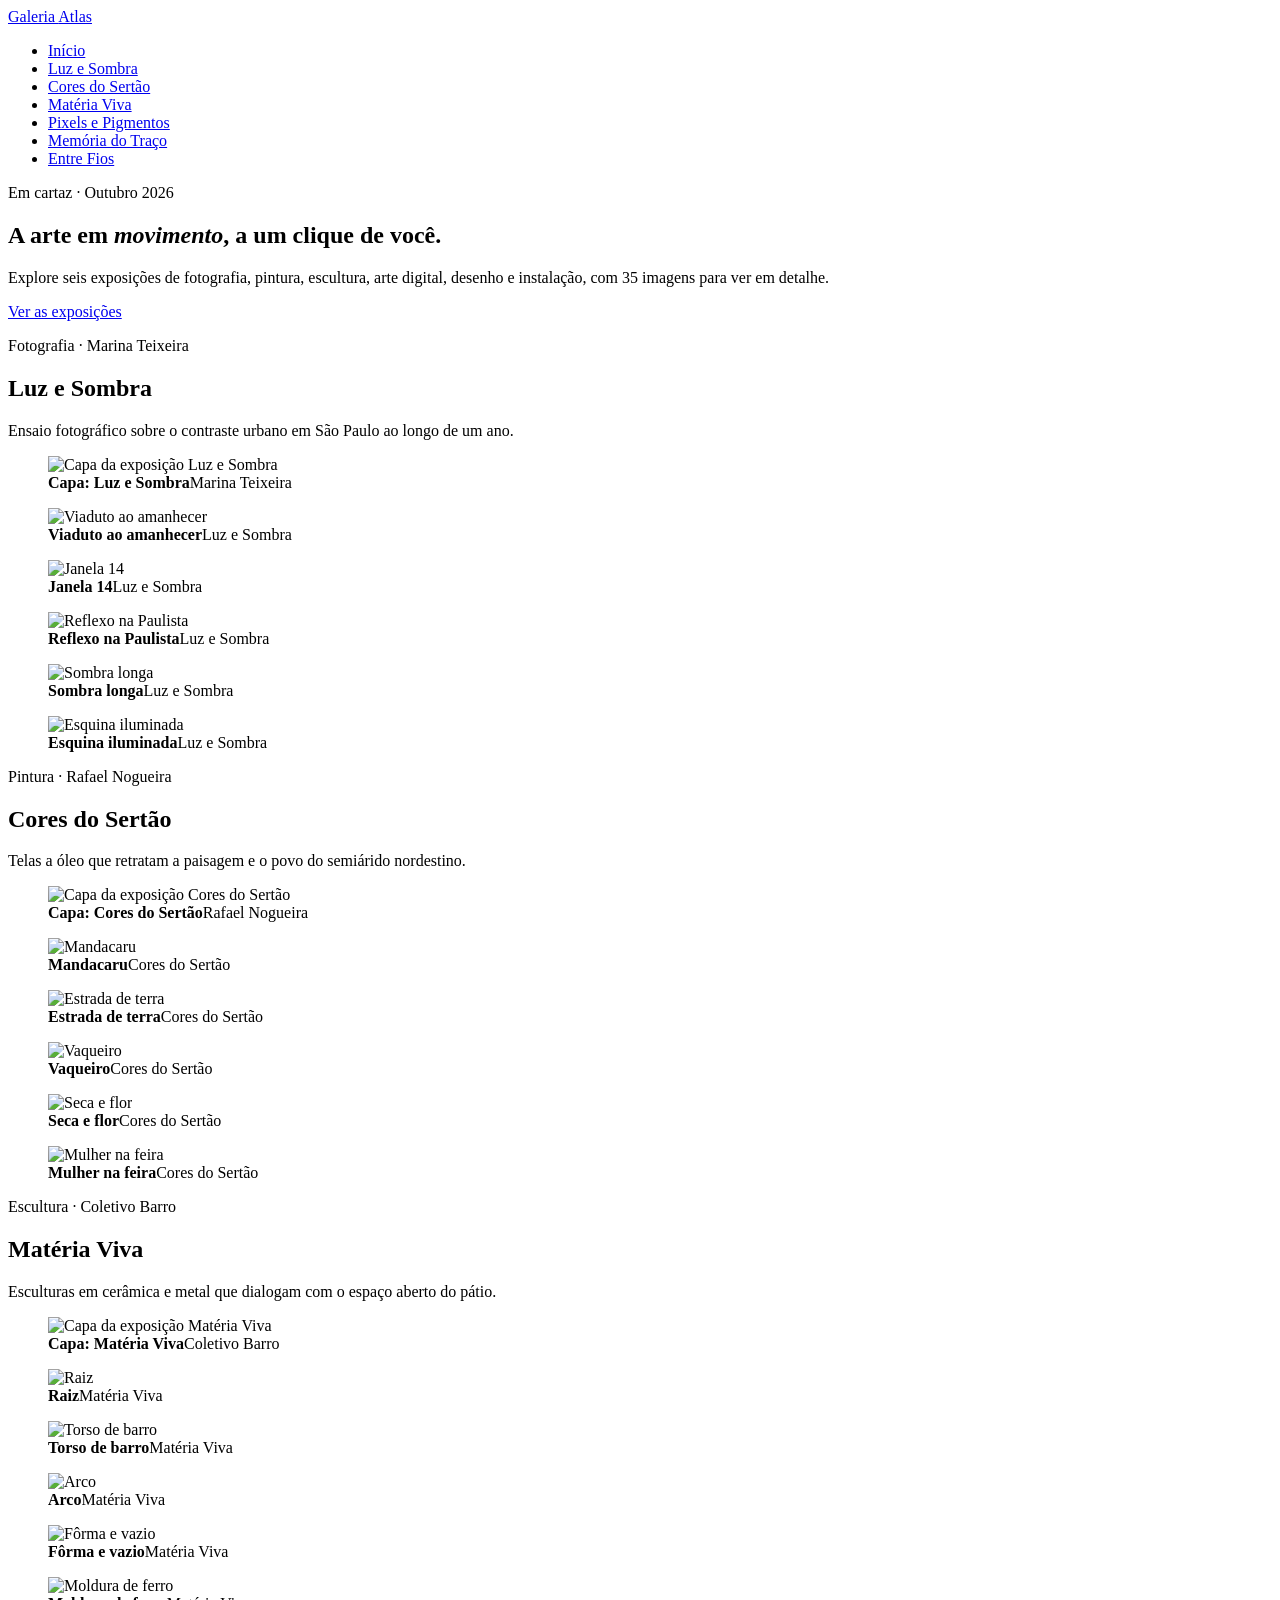
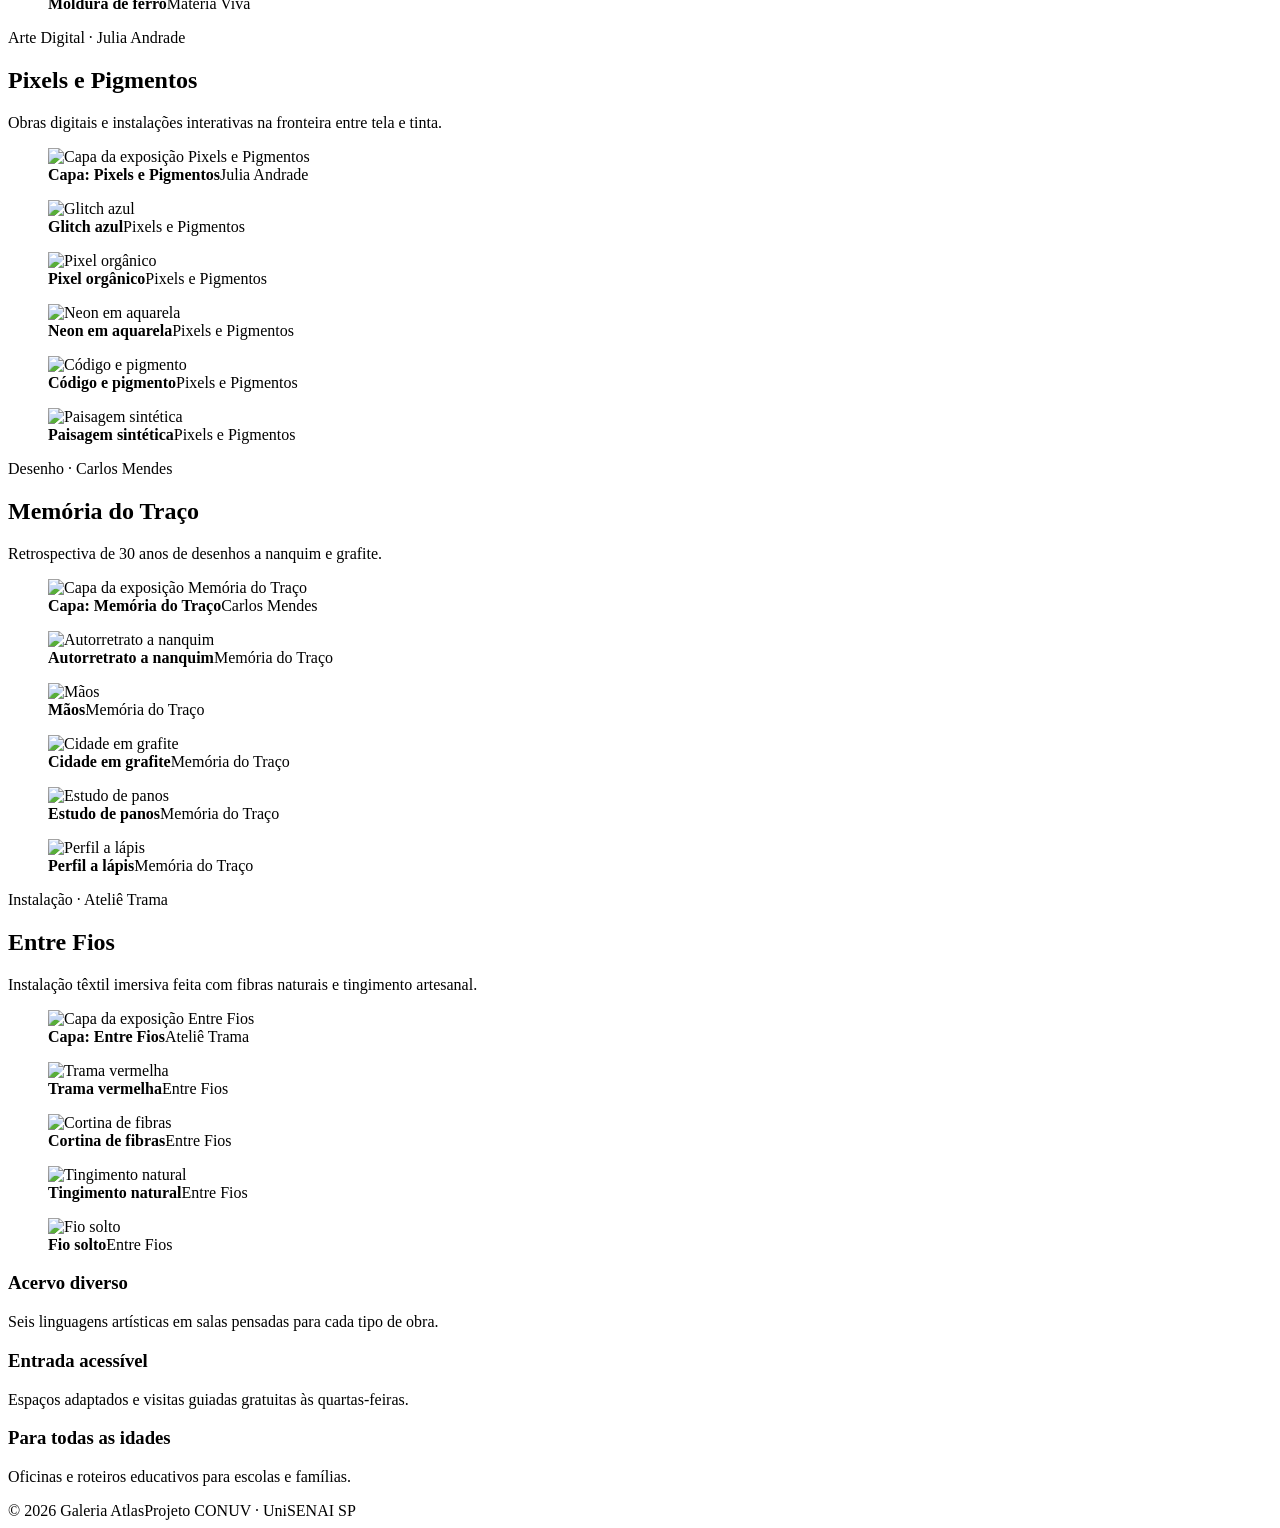
==== commit 3764e32a: "layout novo" ====
--- a/index.html
+++ b/index.html
@@ -5,7 +5,7 @@
   <meta name="viewport" content="width=device-width, initial-scale=1">
   <title>Galeria Atlas · Exposições de Arte</title>
   <meta name="description" content="Galeria Atlas: exposições de pintura, fotografia, escultura, desenho, instalação e arte digital.">
-  <link rel="stylesheet" href="css/style.css">
+  <link rel="stylesheet" href="style.css">
 </head>
 <body>
 
@@ -38,218 +38,230 @@
       </div>
     </section>
 
-    <!-- ============================================================
-         COMO TROCAR AS IMAGENS
-         Cada imagem é uma linha  <img src="CAMINHO-DA-IMAGEM" ...>
-         Troque só o texto do src (ex.: src="obras/obra-01.jpg").
-         ============================================================ -->
-
-    <!-- ===== EXPOSIÇÃO 1: Luz e Sombra ===== -->
+    <!-- EXPOSIÇÃO 1 -->
     <section class="bloco" id="exposicao-1">
       <div class="wrap">
         <div class="cab">
-          <div><p class="eyebrow">Fotografia · Marina Teixeira</p><h2>Luz e Sombra</h2></div>
+          <div>
+            <p class="eyebrow">Fotografia · Marina Teixeira</p>
+            <h2>Luz e Sombra</h2>
+          </div>
         </div>
         <p class="desc">Ensaio fotográfico sobre o contraste urbano em São Paulo ao longo de um ano.</p>
         <div class="mosaico">
           <figure class="obra">
-            <img src="exposicoes/luz-e-sombra.jpg" alt="Capa da exposição Luz e Sombra" loading="lazy">
+            <img src="https://conuv-bryan-arthur-bucket.s3.us-east-2.amazonaws.com/S3/luz_e_sombra.jpg" alt="Capa da exposição Luz e Sombra" loading="lazy">
             <figcaption><b>Capa: Luz e Sombra</b><span>Marina Teixeira</span></figcaption>
           </figure>
           <figure class="obra">
-            <img src="obras/obra-01.jpg" alt="Viaduto ao amanhecer" loading="lazy">
+            <img src="https://conuv-bryan-arthur-bucket.s3.us-east-2.amazonaws.com/S3/viaduto.jpg" alt="Viaduto ao amanhecer" loading="lazy">
             <figcaption><b>Viaduto ao amanhecer</b><span>Luz e Sombra</span></figcaption>
           </figure>
           <figure class="obra">
-            <img src="obras/obra-02.jpg" alt="Janela 14" loading="lazy">
+            <img src="https://conuv-bryan-arthur-bucket.s3.us-east-2.amazonaws.com/S3/janela_14.jpg" alt="Janela 14" loading="lazy">
             <figcaption><b>Janela 14</b><span>Luz e Sombra</span></figcaption>
           </figure>
           <figure class="obra">
-            <img src="obras/obra-03.jpg" alt="Reflexo na Paulista" loading="lazy">
+            <img src="https://conuv-bryan-arthur-bucket.s3.us-east-2.amazonaws.com/S3/reflexo.jpg" alt="Reflexo na Paulista" loading="lazy">
             <figcaption><b>Reflexo na Paulista</b><span>Luz e Sombra</span></figcaption>
           </figure>
           <figure class="obra">
-            <img src="obras/obra-04.jpg" alt="Sombra longa" loading="lazy">
+            <img src="https://conuv-bryan-arthur-bucket.s3.us-east-2.amazonaws.com/S3/sombra_longa.jpg" alt="Sombra longa" loading="lazy">
             <figcaption><b>Sombra longa</b><span>Luz e Sombra</span></figcaption>
           </figure>
           <figure class="obra">
-            <img src="obras/obra-25.jpg" alt="Esquina iluminada" loading="lazy">
+            <img src="https://conuv-bryan-arthur-bucket.s3.us-east-2.amazonaws.com/S3/3.jpg" alt="Esquina iluminada" loading="lazy">
             <figcaption><b>Esquina iluminada</b><span>Luz e Sombra</span></figcaption>
           </figure>
         </div>
       </div>
     </section>
 
-    <!-- ===== EXPOSIÇÃO 2: Cores do Sertão ===== -->
+    <!-- EXPOSIÇÃO 2 -->
     <section class="bloco" id="exposicao-2">
       <div class="wrap">
         <div class="cab">
-          <div><p class="eyebrow">Pintura · Rafael Nogueira</p><h2>Cores do Sertão</h2></div>
+          <div>
+            <p class="eyebrow">Pintura · Rafael Nogueira</p>
+            <h2>Cores do Sertão</h2>
+          </div>
         </div>
         <p class="desc">Telas a óleo que retratam a paisagem e o povo do semiárido nordestino.</p>
         <div class="mosaico">
           <figure class="obra">
-            <img src="exposicoes/cores-do-sertao.jpg" alt="Capa da exposição Cores do Sertão" loading="lazy">
+            <img src="https://conuv-bryan-arthur-bucket.s3.us-east-2.amazonaws.com/S3/cores_do_sertao.jpg" alt="Capa da exposição Cores do Sertão" loading="lazy">
             <figcaption><b>Capa: Cores do Sertão</b><span>Rafael Nogueira</span></figcaption>
           </figure>
           <figure class="obra">
-            <img src="obras/obra-05.jpg" alt="Mandacaru" loading="lazy">
+            <img src="https://conuv-bryan-arthur-bucket.s3.us-east-2.amazonaws.com/S3/mandacaru.jpg" alt="Mandacaru" loading="lazy">
             <figcaption><b>Mandacaru</b><span>Cores do Sertão</span></figcaption>
           </figure>
           <figure class="obra">
-            <img src="obras/obra-06.jpg" alt="Estrada de terra" loading="lazy">
+            <img src="https://conuv-bryan-arthur-bucket.s3.us-east-2.amazonaws.com/S3/estrada_de_terra.jpg" alt="Estrada de terra" loading="lazy">
             <figcaption><b>Estrada de terra</b><span>Cores do Sertão</span></figcaption>
           </figure>
           <figure class="obra">
-            <img src="obras/obra-07.jpg" alt="Vaqueiro" loading="lazy">
+            <img src="https://conuv-bryan-arthur-bucket.s3.us-east-2.amazonaws.com/S3/vaqueiro.jpg" alt="Vaqueiro" loading="lazy">
             <figcaption><b>Vaqueiro</b><span>Cores do Sertão</span></figcaption>
           </figure>
           <figure class="obra">
-            <img src="obras/obra-08.jpg" alt="Seca e flor" loading="lazy">
+            <img src="https://conuv-bryan-arthur-bucket.s3.us-east-2.amazonaws.com/S3/flores_e_secas.jpg" alt="Seca e flor" loading="lazy">
             <figcaption><b>Seca e flor</b><span>Cores do Sertão</span></figcaption>
           </figure>
           <figure class="obra">
-            <img src="obras/obra-26.jpg" alt="Mulher na feira" loading="lazy">
+            <img src="https://conuv-bryan-arthur-bucket.s3.us-east-2.amazonaws.com/S3/4.jpg" alt="Mulher na feira" loading="lazy">
             <figcaption><b>Mulher na feira</b><span>Cores do Sertão</span></figcaption>
           </figure>
         </div>
       </div>
     </section>
 
-    <!-- ===== EXPOSIÇÃO 3: Matéria Viva ===== -->
+    <!-- EXPOSIÇÃO 3 -->
     <section class="bloco" id="exposicao-3">
       <div class="wrap">
         <div class="cab">
-          <div><p class="eyebrow">Escultura · Coletivo Barro</p><h2>Matéria Viva</h2></div>
+          <div>
+            <p class="eyebrow">Escultura · Coletivo Barro</p>
+            <h2>Matéria Viva</h2>
+          </div>
         </div>
         <p class="desc">Esculturas em cerâmica e metal que dialogam com o espaço aberto do pátio.</p>
         <div class="mosaico">
           <figure class="obra">
-            <img src="exposicoes/materia-viva.jpg" alt="Capa da exposição Matéria Viva" loading="lazy">
+            <img src="https://conuv-bryan-arthur-bucket.s3.us-east-2.amazonaws.com/S3/materia_viva.jpg" alt="Capa da exposição Matéria Viva" loading="lazy">
             <figcaption><b>Capa: Matéria Viva</b><span>Coletivo Barro</span></figcaption>
           </figure>
           <figure class="obra">
-            <img src="obras/obra-09.jpg" alt="Raiz" loading="lazy">
+            <img src="https://conuv-bryan-arthur-bucket.s3.us-east-2.amazonaws.com/S3/raiz.jpg" alt="Raiz" loading="lazy">
             <figcaption><b>Raiz</b><span>Matéria Viva</span></figcaption>
           </figure>
           <figure class="obra">
-            <img src="obras/obra-10.jpg" alt="Torso de barro" loading="lazy">
+            <img src="https://conuv-bryan-arthur-bucket.s3.us-east-2.amazonaws.com/S3/torso.jpg" alt="Torso de barro" loading="lazy">
             <figcaption><b>Torso de barro</b><span>Matéria Viva</span></figcaption>
           </figure>
           <figure class="obra">
-            <img src="obras/obra-11.jpg" alt="Arco" loading="lazy">
+            <img src="https://conuv-bryan-arthur-bucket.s3.us-east-2.amazonaws.com/S3/arco.jpg" alt="Arco" loading="lazy">
             <figcaption><b>Arco</b><span>Matéria Viva</span></figcaption>
           </figure>
           <figure class="obra">
-            <img src="obras/obra-12.jpg" alt="Fôrma e vazio" loading="lazy">
+            <img src="https://conuv-bryan-arthur-bucket.s3.us-east-2.amazonaws.com/S3/forma_e_vazio.jpg" alt="Fôrma e vazio" loading="lazy">
             <figcaption><b>Fôrma e vazio</b><span>Matéria Viva</span></figcaption>
           </figure>
           <figure class="obra">
-            <img src="obras/obra-27.jpg" alt="Moldura de ferro" loading="lazy">
+            <img src="https://conuv-bryan-arthur-bucket.s3.us-east-2.amazonaws.com/S3/5.jpg" alt="Moldura de ferro" loading="lazy">
             <figcaption><b>Moldura de ferro</b><span>Matéria Viva</span></figcaption>
           </figure>
         </div>
       </div>
     </section>
 
-    <!-- ===== EXPOSIÇÃO 4: Pixels e Pigmentos ===== -->
+    <!-- EXPOSIÇÃO 4 -->
     <section class="bloco" id="exposicao-4">
       <div class="wrap">
         <div class="cab">
-          <div><p class="eyebrow">Arte Digital · Julia Andrade</p><h2>Pixels e Pigmentos</h2></div>
+          <div>
+            <p class="eyebrow">Arte Digital · Julia Andrade</p>
+            <h2>Pixels e Pigmentos</h2>
+          </div>
         </div>
         <p class="desc">Obras digitais e instalações interativas na fronteira entre tela e tinta.</p>
         <div class="mosaico">
           <figure class="obra">
-            <img src="exposicoes/pixels-e-pigmentos.jpg" alt="Capa da exposição Pixels e Pigmentos" loading="lazy">
+            <img src="https://conuv-bryan-arthur-bucket.s3.us-east-2.amazonaws.com/S3/pixels_e_pigmentos.jpg" alt="Capa da exposição Pixels e Pigmentos" loading="lazy">
             <figcaption><b>Capa: Pixels e Pigmentos</b><span>Julia Andrade</span></figcaption>
           </figure>
           <figure class="obra">
-            <img src="obras/obra-13.jpg" alt="Glitch azul" loading="lazy">
+            <img src="https://conuv-bryan-arthur-bucket.s3.us-east-2.amazonaws.com/S3/glitch_azul.jpg" alt="Glitch azul" loading="lazy">
             <figcaption><b>Glitch azul</b><span>Pixels e Pigmentos</span></figcaption>
           </figure>
           <figure class="obra">
-            <img src="obras/obra-14.jpg" alt="Pixel orgânico" loading="lazy">
+            <img src="https://conuv-bryan-arthur-bucket.s3.us-east-2.amazonaws.com/S3/pixel_organico.jpg" alt="Pixel orgânico" loading="lazy">
             <figcaption><b>Pixel orgânico</b><span>Pixels e Pigmentos</span></figcaption>
           </figure>
           <figure class="obra">
-            <img src="obras/obra-15.jpg" alt="Neon em aquarela" loading="lazy">
+            <img src="https://conuv-bryan-arthur-bucket.s3.us-east-2.amazonaws.com/S3/neon_em_aquarela.jpg" alt="Neon em aquarela" loading="lazy">
             <figcaption><b>Neon em aquarela</b><span>Pixels e Pigmentos</span></figcaption>
           </figure>
           <figure class="obra">
-            <img src="obras/obra-16.jpg" alt="Código e pigmento" loading="lazy">
+            <img src="https://conuv-bryan-arthur-bucket.s3.us-east-2.amazonaws.com/S3/codigo_e_pigmento.jpg" alt="Código e pigmento" loading="lazy">
             <figcaption><b>Código e pigmento</b><span>Pixels e Pigmentos</span></figcaption>
           </figure>
           <figure class="obra">
-            <img src="obras/obra-28.jpg" alt="Paisagem sintética" loading="lazy">
+            <img src="https://conuv-bryan-arthur-bucket.s3.us-east-2.amazonaws.com/S3/1.jpg" alt="Paisagem sintética" loading="lazy">
             <figcaption><b>Paisagem sintética</b><span>Pixels e Pigmentos</span></figcaption>
           </figure>
         </div>
       </div>
     </section>
 
-    <!-- ===== EXPOSIÇÃO 5: Memória do Traço ===== -->
+    <!-- EXPOSIÇÃO 5 -->
     <section class="bloco" id="exposicao-5">
       <div class="wrap">
         <div class="cab">
-          <div><p class="eyebrow">Desenho · Carlos Mendes</p><h2>Memória do Traço</h2></div>
+          <div>
+            <p class="eyebrow">Desenho · Carlos Mendes</p>
+            <h2>Memória do Traço</h2>
+          </div>
         </div>
         <p class="desc">Retrospectiva de 30 anos de desenhos a nanquim e grafite.</p>
         <div class="mosaico">
           <figure class="obra">
-            <img src="exposicoes/memoria-do-traco.jpg" alt="Capa da exposição Memória do Traço" loading="lazy">
+            <img src="https://conuv-bryan-arthur-bucket.s3.us-east-2.amazonaws.com/S3/memoria_do_traso.jpg" alt="Capa da exposição Memória do Traço" loading="lazy">
             <figcaption><b>Capa: Memória do Traço</b><span>Carlos Mendes</span></figcaption>
           </figure>
           <figure class="obra">
-            <img src="obras/obra-17.jpg" alt="Autorretrato a nanquim" loading="lazy">
+            <img src="https://conuv-bryan-arthur-bucket.s3.us-east-2.amazonaws.com/S3/auto_retrato_a_nanquim.jpg" alt="Autorretrato a nanquim" loading="lazy">
             <figcaption><b>Autorretrato a nanquim</b><span>Memória do Traço</span></figcaption>
           </figure>
           <figure class="obra">
-            <img src="obras/obra-18.jpg" alt="Mãos" loading="lazy">
+            <img src="https://conuv-bryan-arthur-bucket.s3.us-east-2.amazonaws.com/S3/maos.jpg" alt="Mãos" loading="lazy">
             <figcaption><b>Mãos</b><span>Memória do Traço</span></figcaption>
           </figure>
           <figure class="obra">
-            <img src="obras/obra-19.jpg" alt="Cidade em grafite" loading="lazy">
+            <img src="https://conuv-bryan-arthur-bucket.s3.us-east-2.amazonaws.com/S3/cidade_em_grafite.jpg" alt="Cidade em grafite" loading="lazy">
             <figcaption><b>Cidade em grafite</b><span>Memória do Traço</span></figcaption>
           </figure>
           <figure class="obra">
-            <img src="obras/obra-20.jpg" alt="Estudo de panos" loading="lazy">
+            <img src="https://conuv-bryan-arthur-bucket.s3.us-east-2.amazonaws.com/S3/estudo_de_panos.jpg" alt="Estudo de panos" loading="lazy">
             <figcaption><b>Estudo de panos</b><span>Memória do Traço</span></figcaption>
           </figure>
           <figure class="obra">
-            <img src="obras/obra-29.jpg" alt="Perfil a lápis" loading="lazy">
+            <img src="https://conuv-bryan-arthur-bucket.s3.us-east-2.amazonaws.com/S3/2.jpg" alt="Perfil a lápis" loading="lazy">
             <figcaption><b>Perfil a lápis</b><span>Memória do Traço</span></figcaption>
           </figure>
         </div>
       </div>
     </section>
 
-    <!-- ===== EXPOSIÇÃO 6: Entre Fios ===== -->
+    <!-- EXPOSIÇÃO 6 -->
     <section class="bloco" id="exposicao-6">
       <div class="wrap">
         <div class="cab">
-          <div><p class="eyebrow">Instalação · Ateliê Trama</p><h2>Entre Fios</h2></div>
+          <div>
+            <p class="eyebrow">Instalação · Ateliê Trama</p>
+            <h2>Entre Fios</h2>
+          </div>
         </div>
         <p class="desc">Instalação têxtil imersiva feita com fibras naturais e tingimento artesanal.</p>
         <div class="mosaico">
           <figure class="obra">
-            <img src="exposicoes/entre-fios.jpg" alt="Capa da exposição Entre Fios" loading="lazy">
+            <img src="https://conuv-bryan-arthur-bucket.s3.us-east-2.amazonaws.com/S3/entre_fios.jpg" alt="Capa da exposição Entre Fios" loading="lazy">
             <figcaption><b>Capa: Entre Fios</b><span>Ateliê Trama</span></figcaption>
           </figure>
           <figure class="obra">
-            <img src="obras/obra-21.jpg" alt="Trama vermelha" loading="lazy">
+            <img src="https://conuv-bryan-arthur-bucket.s3.us-east-2.amazonaws.com/S3/trama_vermelha.jpg" alt="Trama vermelha" loading="lazy">
             <figcaption><b>Trama vermelha</b><span>Entre Fios</span></figcaption>
           </figure>
           <figure class="obra">
-            <img src="obras/obra-22.jpg" alt="Cortina de fibras" loading="lazy">
+            <img src="https://conuv-bryan-arthur-bucket.s3.us-east-2.amazonaws.com/S3/trama_vermelha.jpg" alt="Cortina de fibras" loading="lazy">
             <figcaption><b>Cortina de fibras</b><span>Entre Fios</span></figcaption>
           </figure>
           <figure class="obra">
-            <img src="obras/obra-23.jpg" alt="Tingimento natural" loading="lazy">
+            <img src="https://conuv-bryan-arthur-bucket.s3.us-east-2.amazonaws.com/S3/tingimento_natural.jpg" alt="Tingimento natural" loading="lazy">
             <figcaption><b>Tingimento natural</b><span>Entre Fios</span></figcaption>
           </figure>
           <figure class="obra">
-            <img src="obras/obra-24.jpg" alt="Fio solto" loading="lazy">
+            <img src="https://conuv-bryan-arthur-bucket.s3.us-east-2.amazonaws.com/S3/fio_solto.jpg" alt="Fio solto" loading="lazy">
             <figcaption><b>Fio solto</b><span>Entre Fios</span></figcaption>
           </figure>
         </div>
@@ -272,4 +284,4 @@
   </footer>
 
 </body>
-</html>
+</html>
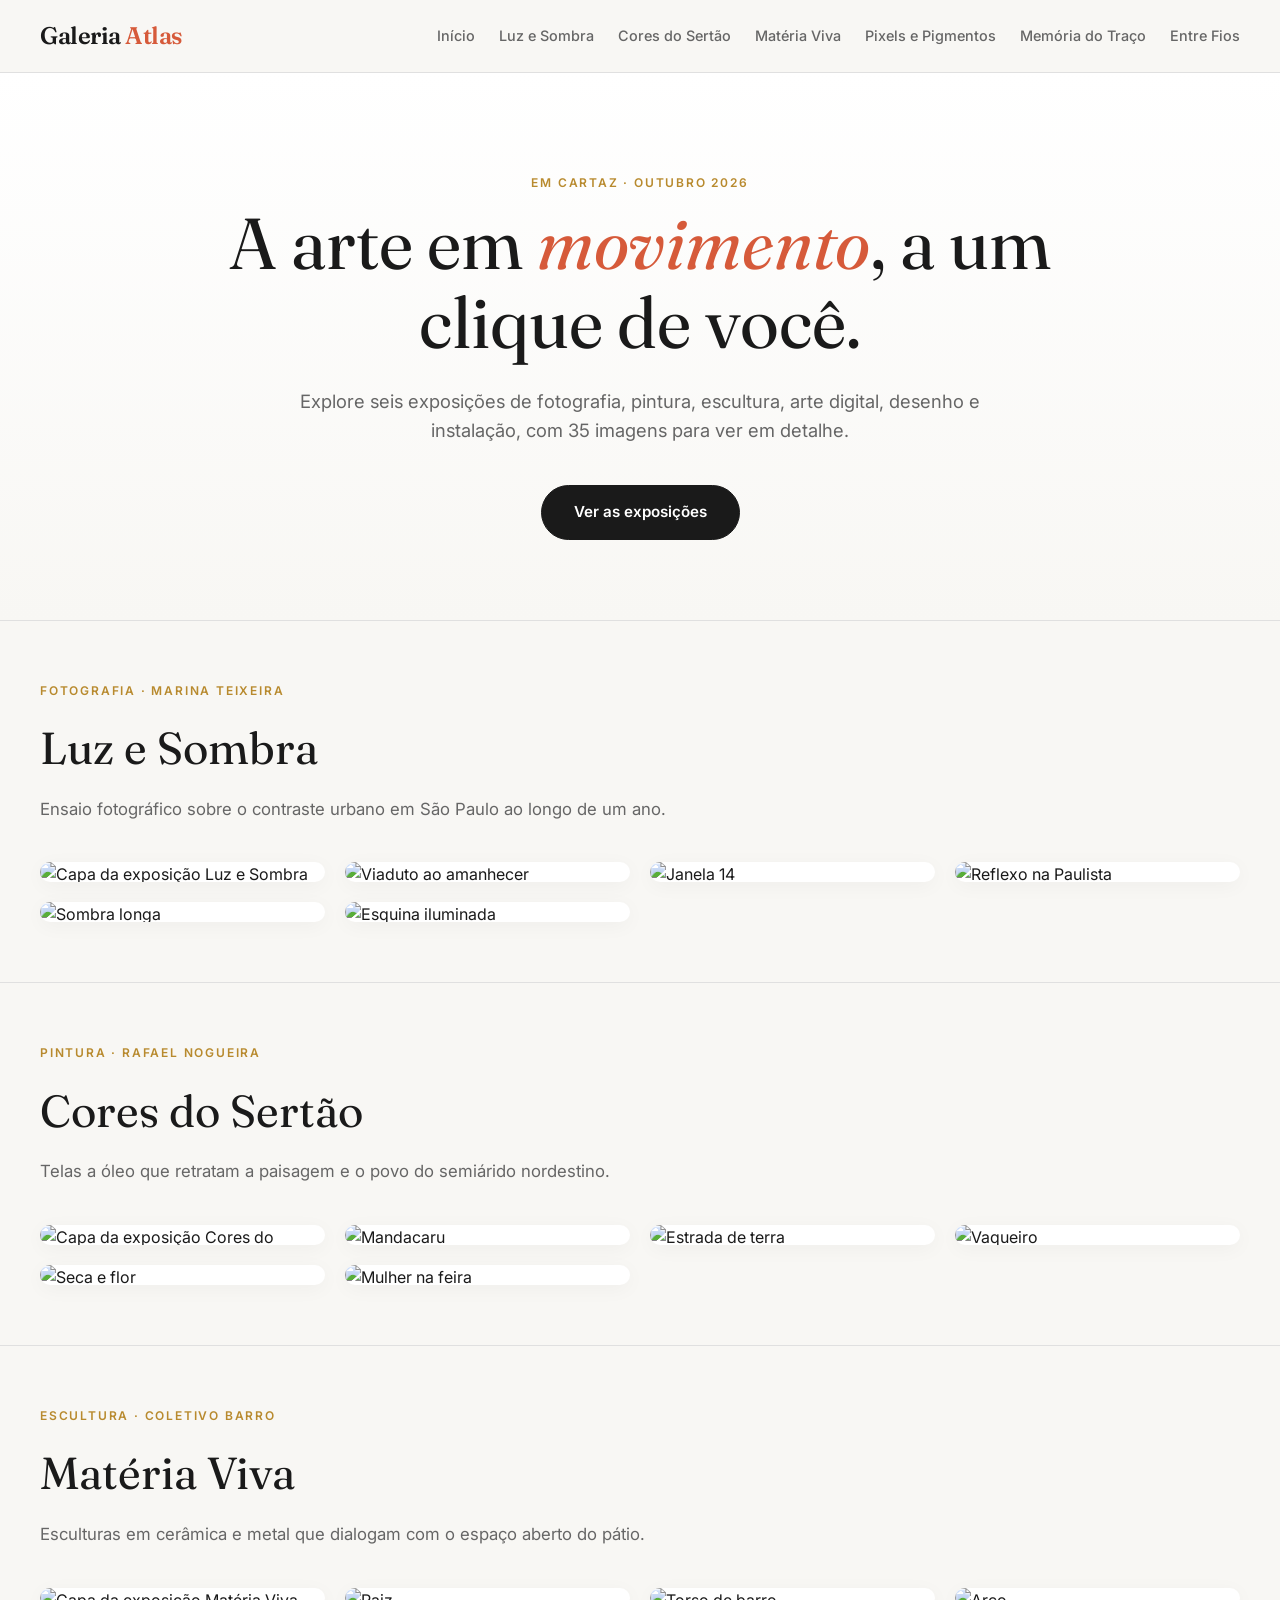
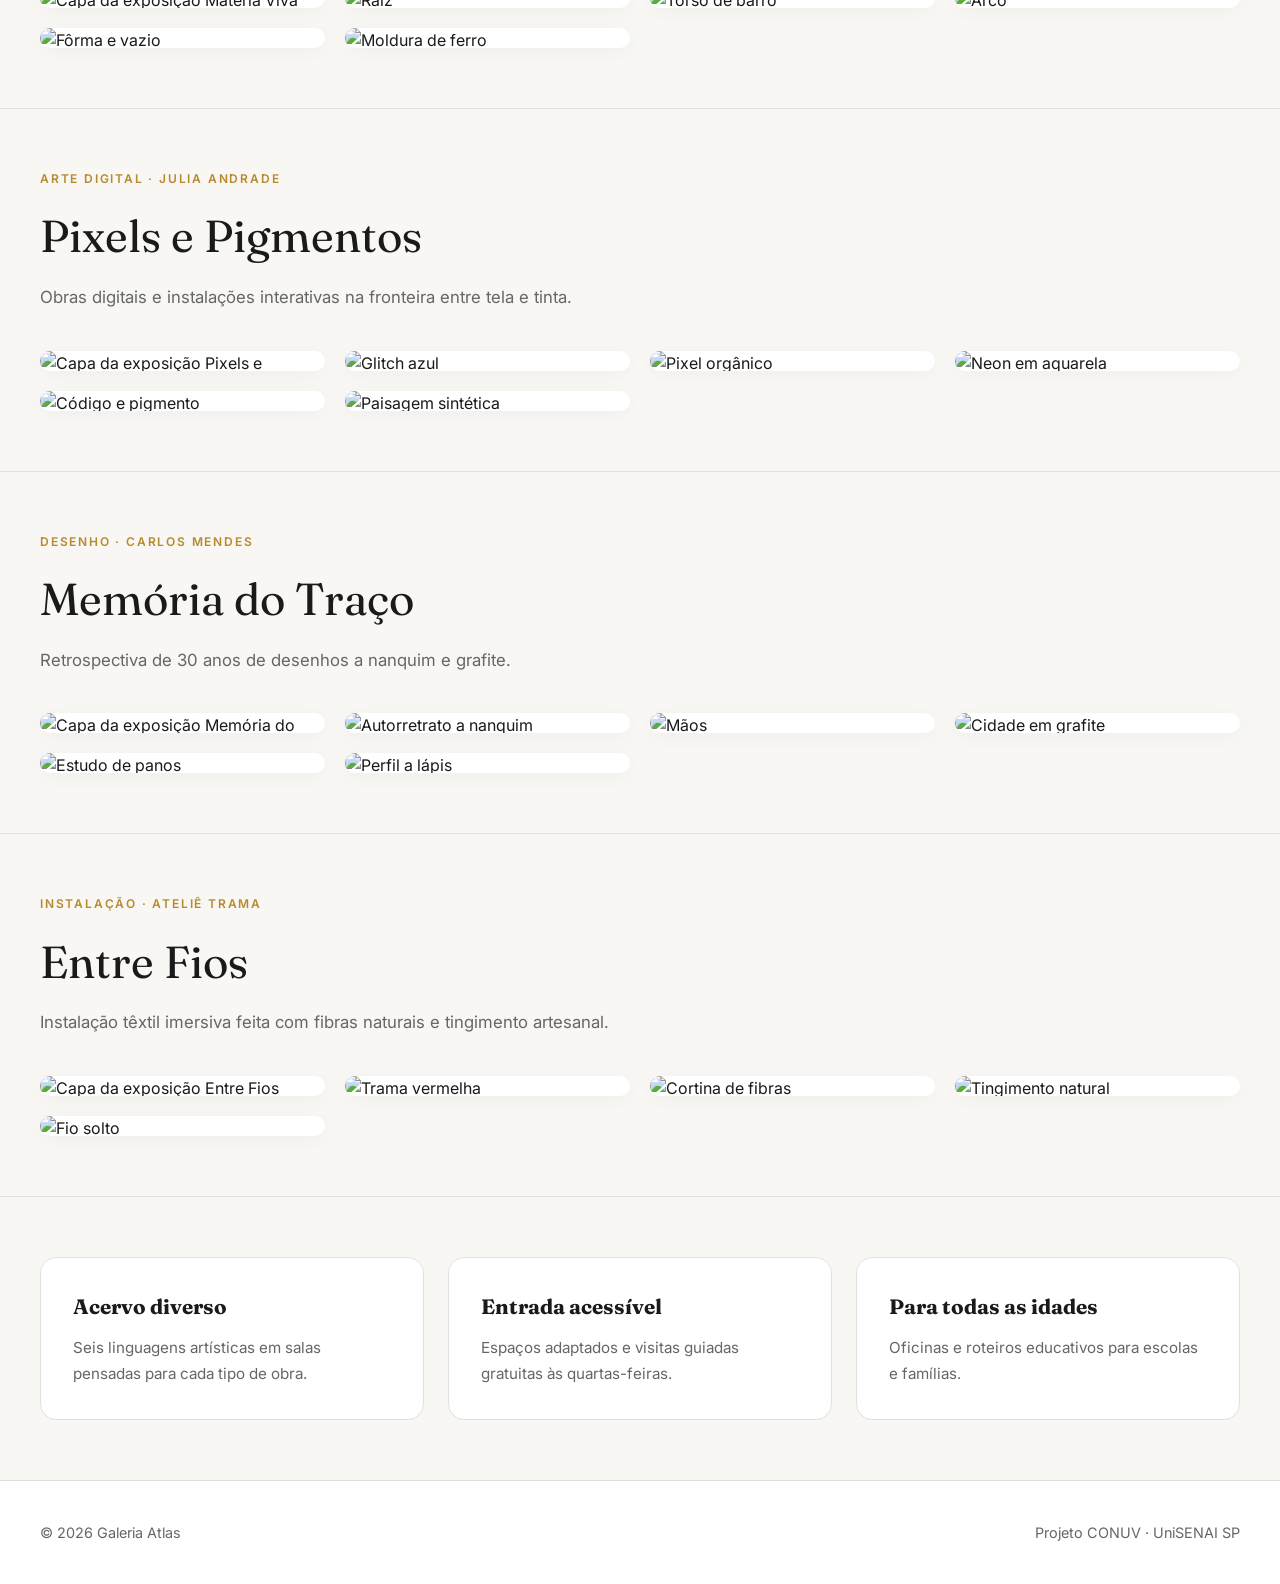
==== commit 588e52cd: "layout" ====
--- a/index.html
+++ b/index.html
@@ -5,7 +5,7 @@
   <meta name="viewport" content="width=device-width, initial-scale=1">
   <title>Galeria Atlas · Exposições de Arte</title>
   <meta name="description" content="Galeria Atlas: exposições de pintura, fotografia, escultura, desenho, instalação e arte digital.">
-  <link rel="stylesheet" href="style.css">
+  <link rel="stylesheet" href="css/style.css">
 </head>
 <body>
 
@@ -15,12 +15,12 @@
       <nav aria-label="Principal">
         <ul>
           <li><a href="#inicio">Início</a></li>
-          <li><a href="#exposicao-1">Luz e Sombra</a></li>
-          <li><a href="#exposicao-2">Cores do Sertão</a></li>
-          <li><a href="#exposicao-3">Matéria Viva</a></li>
-          <li><a href="#exposicao-4">Pixels e Pigmentos</a></li>
-          <li><a href="#exposicao-5">Memória do Traço</a></li>
-          <li><a href="#exposicao-6">Entre Fios</a></li>
+          <li><a href="https://conuv-bryan-arthur-bucket.s3.us-east-2.amazonaws.com/S3/luz_e_sombra.jpg">Luz e Sombra</a></li>
+          <li><a href="https://conuv-bryan-arthur-bucket.s3.us-east-2.amazonaws.com/S3/cores_do_sertao.jpg">Cores do Sertão</a></li>
+          <li><a href="https://conuv-bryan-arthur-bucket.s3.us-east-2.amazonaws.com/S3/materia_viva.jpg">Matéria Viva</a></li>
+          <li><a href="https://conuv-bryan-arthur-bucket.s3.us-east-2.amazonaws.com/S3/pixels_e_pigmentos.jpg">Pixels e Pigmentos</a></li>
+          <li><a href="https://conuv-bryan-arthur-bucket.s3.us-east-2.amazonaws.com/S3/memoria_do_traso.jpg">Memória do Traço</a></li>
+          <li><a href="https://conuv-bryan-arthur-bucket.s3.us-east-2.amazonaws.com/S3/entre_fios.jpg">Entre Fios</a></li>
         </ul>
       </nav>
     </div>
@@ -38,14 +38,17 @@
       </div>
     </section>
 
-    <!-- EXPOSIÇÃO 1 -->
+    <!-- ============================================================
+         COMO TROCAR AS IMAGENS
+         Cada imagem é uma linha  <img src="CAMINHO-DA-IMAGEM" ...>
+         Troque só o texto do src (ex.: src="obras/obra-01.jpg").
+         ============================================================ -->
+
+    <!-- ===== EXPOSIÇÃO 1: Luz e Sombra ===== -->
     <section class="bloco" id="exposicao-1">
       <div class="wrap">
         <div class="cab">
-          <div>
-            <p class="eyebrow">Fotografia · Marina Teixeira</p>
-            <h2>Luz e Sombra</h2>
-          </div>
+          <div><p class="eyebrow">Fotografia · Marina Teixeira</p><h2>Luz e Sombra</h2></div>
         </div>
         <p class="desc">Ensaio fotográfico sobre o contraste urbano em São Paulo ao longo de um ano.</p>
         <div class="mosaico">
@@ -77,14 +80,11 @@
       </div>
     </section>
 
-    <!-- EXPOSIÇÃO 2 -->
+    <!-- ===== EXPOSIÇÃO 2: Cores do Sertão ===== -->
     <section class="bloco" id="exposicao-2">
       <div class="wrap">
         <div class="cab">
-          <div>
-            <p class="eyebrow">Pintura · Rafael Nogueira</p>
-            <h2>Cores do Sertão</h2>
-          </div>
+          <div><p class="eyebrow">Pintura · Rafael Nogueira</p><h2>Cores do Sertão</h2></div>
         </div>
         <p class="desc">Telas a óleo que retratam a paisagem e o povo do semiárido nordestino.</p>
         <div class="mosaico">
@@ -116,14 +116,11 @@
       </div>
     </section>
 
-    <!-- EXPOSIÇÃO 3 -->
+    <!-- ===== EXPOSIÇÃO 3: Matéria Viva ===== -->
     <section class="bloco" id="exposicao-3">
       <div class="wrap">
         <div class="cab">
-          <div>
-            <p class="eyebrow">Escultura · Coletivo Barro</p>
-            <h2>Matéria Viva</h2>
-          </div>
+          <div><p class="eyebrow">Escultura · Coletivo Barro</p><h2>Matéria Viva</h2></div>
         </div>
         <p class="desc">Esculturas em cerâmica e metal que dialogam com o espaço aberto do pátio.</p>
         <div class="mosaico">
@@ -155,14 +152,11 @@
       </div>
     </section>
 
-    <!-- EXPOSIÇÃO 4 -->
+    <!-- ===== EXPOSIÇÃO 4: Pixels e Pigmentos ===== -->
     <section class="bloco" id="exposicao-4">
       <div class="wrap">
         <div class="cab">
-          <div>
-            <p class="eyebrow">Arte Digital · Julia Andrade</p>
-            <h2>Pixels e Pigmentos</h2>
-          </div>
+          <div><p class="eyebrow">Arte Digital · Julia Andrade</p><h2>Pixels e Pigmentos</h2></div>
         </div>
         <p class="desc">Obras digitais e instalações interativas na fronteira entre tela e tinta.</p>
         <div class="mosaico">
@@ -194,14 +188,11 @@
       </div>
     </section>
 
-    <!-- EXPOSIÇÃO 5 -->
+    <!-- ===== EXPOSIÇÃO 5: Memória do Traço ===== -->
     <section class="bloco" id="exposicao-5">
       <div class="wrap">
         <div class="cab">
-          <div>
-            <p class="eyebrow">Desenho · Carlos Mendes</p>
-            <h2>Memória do Traço</h2>
-          </div>
+          <div><p class="eyebrow">Desenho · Carlos Mendes</p><h2>Memória do Traço</h2></div>
         </div>
         <p class="desc">Retrospectiva de 30 anos de desenhos a nanquim e grafite.</p>
         <div class="mosaico">
@@ -233,14 +224,11 @@
       </div>
     </section>
 
-    <!-- EXPOSIÇÃO 6 -->
+    <!-- ===== EXPOSIÇÃO 6: Entre Fios ===== -->
     <section class="bloco" id="exposicao-6">
       <div class="wrap">
         <div class="cab">
-          <div>
-            <p class="eyebrow">Instalação · Ateliê Trama</p>
-            <h2>Entre Fios</h2>
-          </div>
+          <div><p class="eyebrow">Instalação · Ateliê Trama</p><h2>Entre Fios</h2></div>
         </div>
         <p class="desc">Instalação têxtil imersiva feita com fibras naturais e tingimento artesanal.</p>
         <div class="mosaico">
@@ -284,4 +272,4 @@
   </footer>
 
 </body>
-</html>+</html>
--- a/css/style.css
+++ b/css/style.css
@@ -0,0 +1,314 @@
+@import url("https://fonts.googleapis.com/css2?family=Fraunces:opsz,wght@9..144,400;9..144,600&family=Inter:wght@400;500;600&display=swap");
+
+:root {
+  /* Paleta de Cores - Galeria Moderna */
+  --bg: #f8f7f4; /* Off-white suave */
+  --panel: #ffffff;
+  --texto: #1a1a1a;
+  --suave: #666666;
+  --linha: #e0e0e0;
+  --acento: #d65a3a; /* Terracota */
+  --ouro: #b88a2e;
+  
+  --serif: "Fraunces", Georgia, serif;
+  --sans: "Inter", system-ui, sans-serif;
+}
+
+* { box-sizing: border-box; margin: 0; }
+
+html { 
+  scroll-behavior: smooth; 
+  scroll-padding-top: 100px; 
+}
+
+body { 
+  background: var(--bg); 
+  color: var(--texto); 
+  font-family: var(--sans); 
+  line-height: 1.6; 
+  -webkit-font-smoothing: antialiased;
+}
+
+a { color: inherit; text-decoration: none; }
+img { display: block; max-width: 100%; }
+
+.wrap { 
+  width: min(1200px, 100% - 40px); 
+  margin-inline: auto; 
+}
+
+:focus-visible { 
+  outline: 2px solid var(--acento); 
+  outline-offset: 3px; 
+}
+
+/* ===== Cabeçalho ===== */
+header.topo {
+  position: sticky;
+  top: 0;
+  z-index: 100;
+  background: rgba(248, 247, 244, 0.95);
+  backdrop-filter: blur(12px);
+  border-bottom: 1px solid var(--linha);
+}
+
+.topo .wrap {
+  display: flex;
+  align-items: center;
+  justify-content: space-between;
+  min-height: 72px;
+  gap: 20px;
+}
+
+.logo {
+  font-family: var(--serif);
+  font-size: 1.5rem;
+  font-weight: 600;
+  letter-spacing: -0.02em;
+  color: var(--texto);
+}
+.logo span { color: var(--acento); }
+
+nav ul {
+  display: flex;
+  gap: 24px;
+  list-style: none;
+  padding: 0;
+  flex-wrap: wrap;
+}
+
+nav a {
+  font-size: 0.9rem;
+  font-weight: 500;
+  color: var(--suave);
+  transition: color 0.2s;
+  position: relative;
+}
+
+nav a::after {
+  content: '';
+  position: absolute;
+  bottom: -4px;
+  left: 0;
+  width: 0;
+  height: 2px;
+  background: var(--acento);
+  transition: width 0.3s ease;
+}
+
+nav a:hover { color: var(--texto); }
+nav a:hover::after { width: 100%; }
+
+/* ===== Hero ===== */
+.hero {
+  padding: 100px 0 80px;
+  text-align: center;
+  background: linear-gradient(180deg, #fff 0%, var(--bg) 100%);
+}
+
+.eyebrow {
+  font-size: 0.75rem;
+  text-transform: uppercase;
+  letter-spacing: 0.15em;
+  color: var(--ouro);
+  font-weight: 600;
+  margin-bottom: 12px;
+  display: block;
+}
+
+.hero h1 {
+  font-family: var(--serif);
+  font-weight: 400;
+  font-size: clamp(2.5rem, 6vw, 4.5rem);
+  line-height: 1.1;
+  margin: 0 auto 24px;
+  max-width: 20ch;
+  color: var(--texto);
+}
+
+.hero h1 em {
+  color: var(--acento);
+  font-style: italic;
+}
+
+.lead {
+  max-width: 60ch;
+  margin: 0 auto;
+  color: var(--suave);
+  font-size: 1.15rem;
+}
+
+.acoes { margin-top: 40px; }
+
+.btn {
+  display: inline-block;
+  padding: 14px 32px;
+  border-radius: 999px;
+  font-weight: 600;
+  font-size: 0.95rem;
+  background: var(--texto);
+  color: #fff;
+  transition: all 0.3s ease;
+  border: 1px solid var(--texto);
+}
+
+.btn:hover {
+  background: transparent;
+  color: var(--texto);
+  transform: translateY(-2px);
+}
+
+/* ===== Seções de Exposição ===== */
+section.bloco {
+  padding: 60px 0;
+  border-top: 1px solid var(--linha);
+}
+
+.cab { margin-bottom: 12px; }
+
+h2 {
+  font-family: var(--serif);
+  font-weight: 400;
+  font-size: clamp(2rem, 4vw, 2.8rem);
+  color: var(--texto);
+  margin-top: 4px;
+}
+
+.desc {
+  color: var(--suave);
+  max-width: 65ch;
+  margin-bottom: 40px;
+  font-size: 1.05rem;
+}
+
+/* ===== Mosaico Grid (Masonry) ===== */
+.mosaico {
+  display: grid;
+  grid-template-columns: repeat(auto-fill, minmax(280px, 1fr));
+  gap: 20px;
+  grid-auto-rows: 20px; /* Base para o span */
+}
+
+.obra {
+  position: relative;
+  border-radius: 12px;
+  overflow: hidden;
+  background: var(--panel);
+  box-shadow: 0 4px 20px rgba(0,0,0,0.04);
+  transition: transform 0.3s ease, box-shadow 0.3s ease;
+  display: flex;
+  flex-direction: column;
+}
+
+.obra:hover {
+  transform: translateY(-4px);
+  box-shadow: 0 12px 30px rgba(0,0,0,0.08);
+}
+
+.obra img {
+  width: 100%;
+  height: 100%;
+  object-fit: cover;
+  display: block;
+  transition: transform 0.6s cubic-bezier(0.25, 0.46, 0.45, 0.94);
+}
+
+.obra:hover img { transform: scale(1.05); }
+
+/* Legendas */
+.obra figcaption {
+  position: absolute;
+  inset: auto 0 0 0;
+  padding: 40px 16px 16px;
+  background: linear-gradient(to top, rgba(0,0,0,0.85) 0%, rgba(0,0,0,0.4) 60%, transparent 100%);
+  display: flex;
+  flex-direction: column;
+  color: #fff;
+  opacity: 0;
+  transform: translateY(10px);
+  transition: all 0.3s ease;
+}
+
+.obra:hover figcaption {
+  opacity: 1;
+  transform: translateY(0);
+}
+
+.obra figcaption b {
+  font-family: var(--serif);
+  font-size: 1.1rem;
+  font-weight: 600;
+  line-height: 1.2;
+}
+
+.obra figcaption span {
+  font-size: 0.8rem;
+  color: var(--ouro);
+  text-transform: uppercase;
+  letter-spacing: 0.05em;
+  margin-top: 4px;
+}
+
+/* ===== Sobre ===== */
+.cols {
+  display: grid;
+  grid-template-columns: repeat(auto-fit, minmax(260px, 1fr));
+  gap: 24px;
+}
+
+.info {
+  background: var(--panel);
+  border: 1px solid var(--linha);
+  border-radius: 16px;
+  padding: 32px;
+  transition: border-color 0.3s;
+}
+
+.info:hover { border-color: var(--acento); }
+
+.info h3 {
+  font-family: var(--serif);
+  font-size: 1.3rem;
+  margin-bottom: 12px;
+  color: var(--texto);
+}
+
+.info p {
+  color: var(--suave);
+  font-size: 0.95rem;
+  line-height: 1.7;
+}
+
+/* ===== Rodapé ===== */
+footer {
+  border-top: 1px solid var(--linha);
+  padding: 40px 0;
+  color: var(--suave);
+  font-size: 0.9rem;
+  background: #fff;
+}
+
+footer .wrap {
+  display: flex;
+  justify-content: space-between;
+  flex-wrap: wrap;
+  gap: 12px;
+}
+
+/* ===== Responsividade ===== */
+@media (max-width: 768px) {
+  .topo .wrap { flex-direction: column; padding: 12px 0; gap: 12px; }
+  nav ul { justify-content: center; gap: 12px 18px; }
+  .hero { padding: 60px 0 40px; }
+  .hero h1 { font-size: 2.2rem; }
+  .mosaico { grid-template-columns: repeat(auto-fill, minmax(220px, 1fr)); gap: 12px; }
+  .obra figcaption { opacity: 1; transform: translateY(0); background: linear-gradient(to top, rgba(0,0,0,0.9), transparent); }
+}
+
+@media (max-width: 480px) {
+  .mosaico { grid-template-columns: 1fr; }
+}
+
+@media (prefers-reduced-motion: reduce) {
+  * { transition: none !important; scroll-behavior: auto !important; }
+}
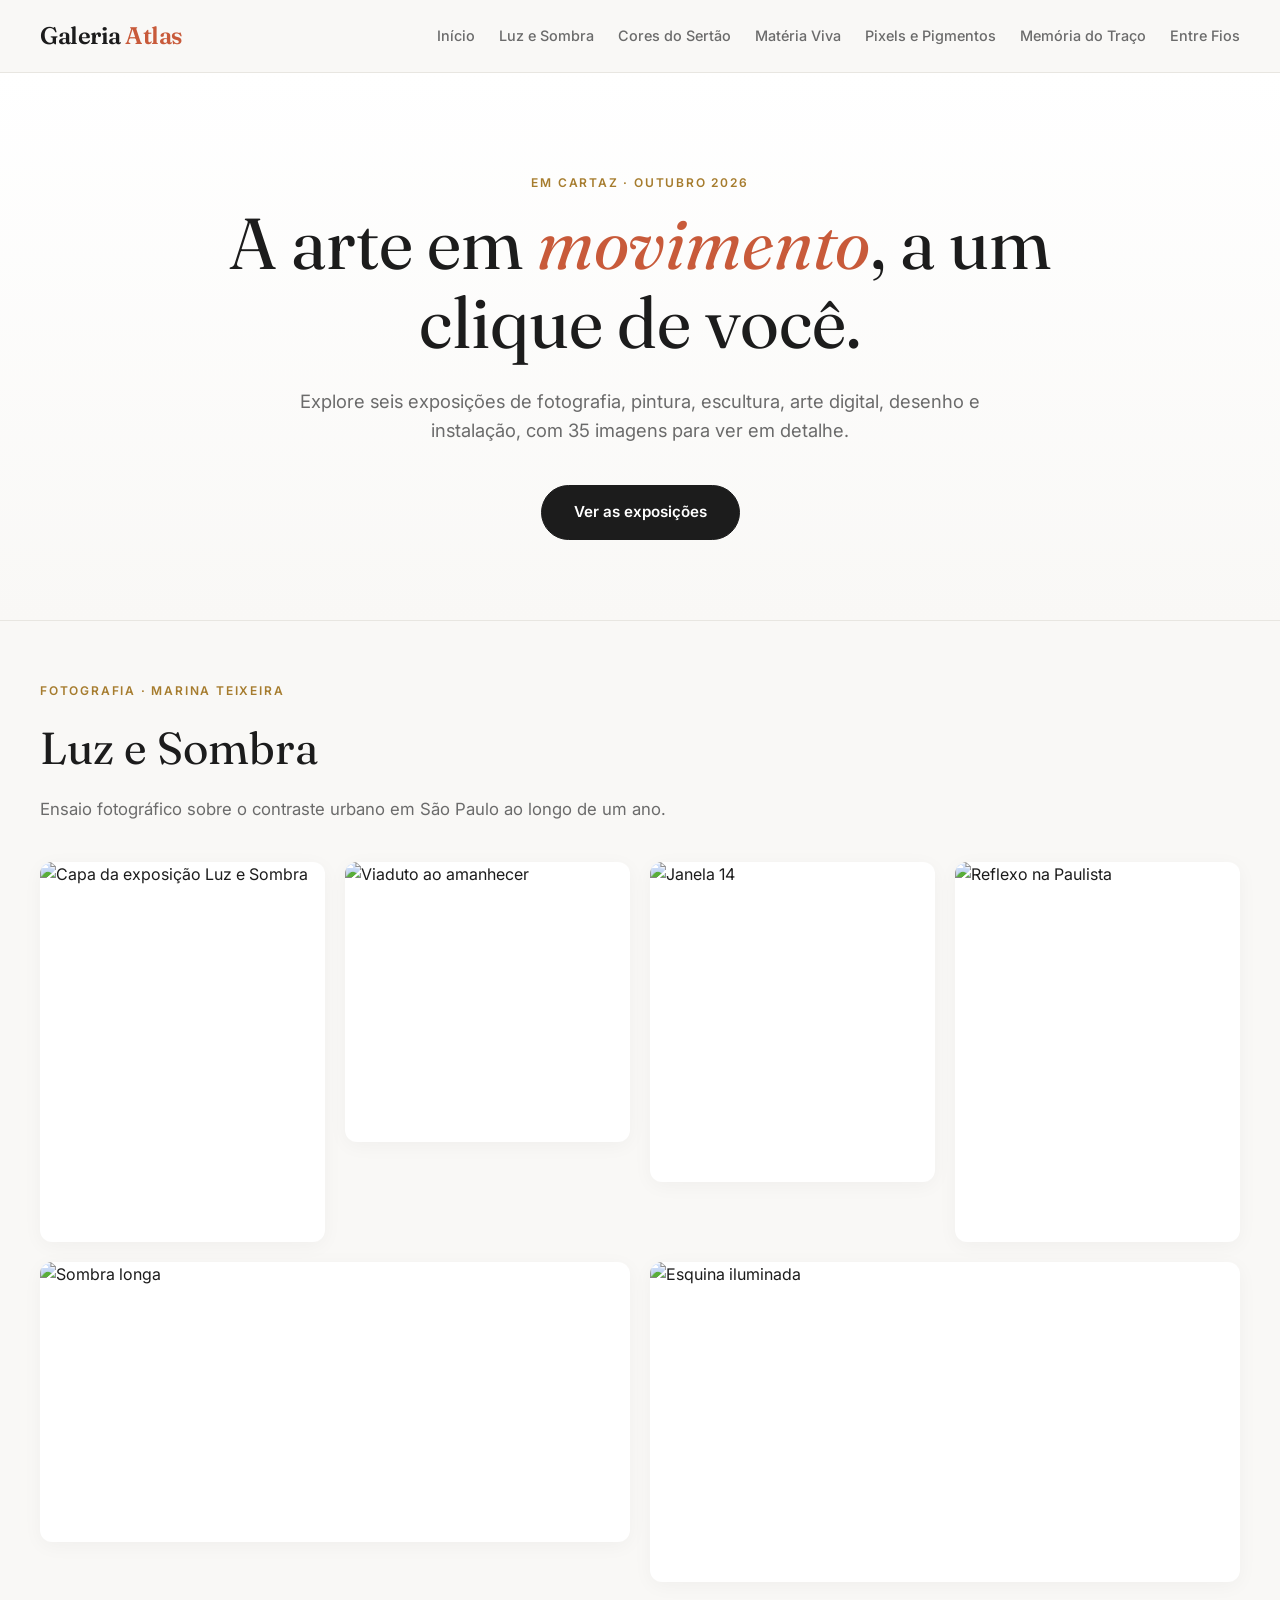
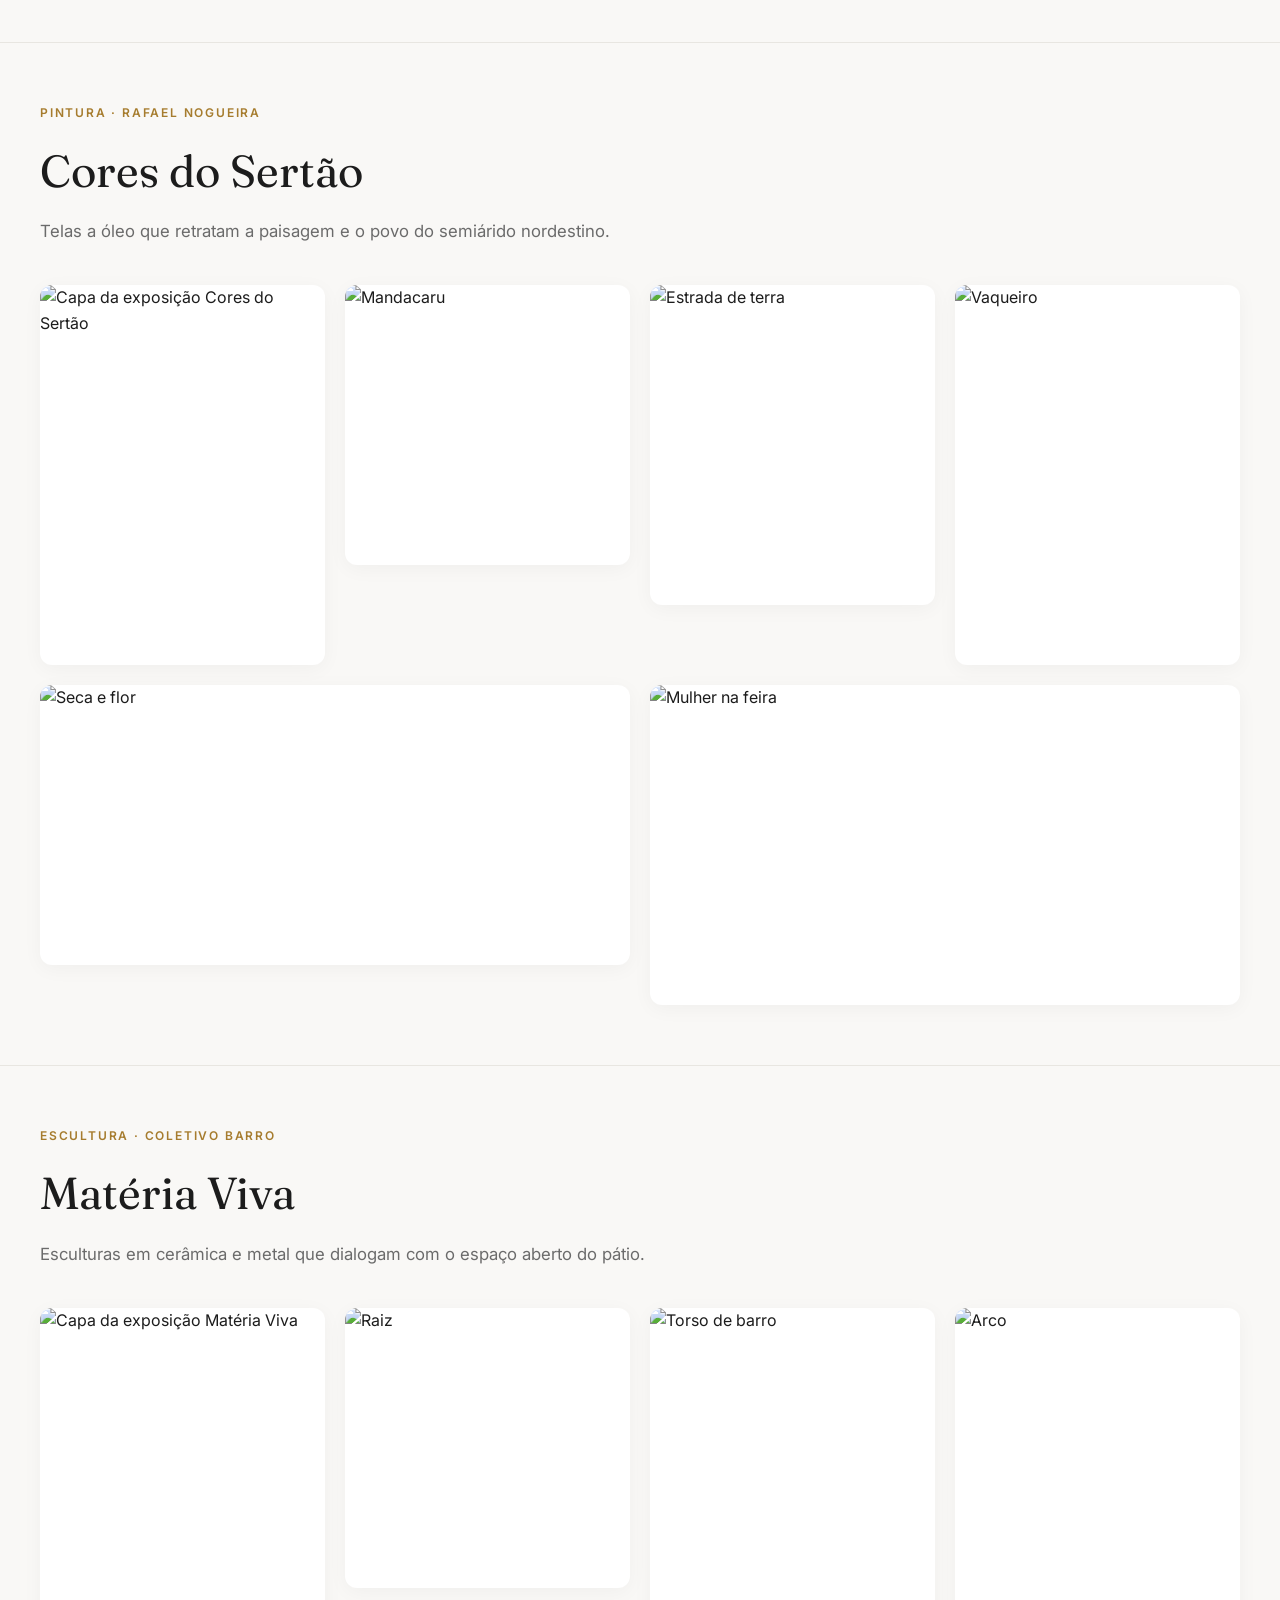
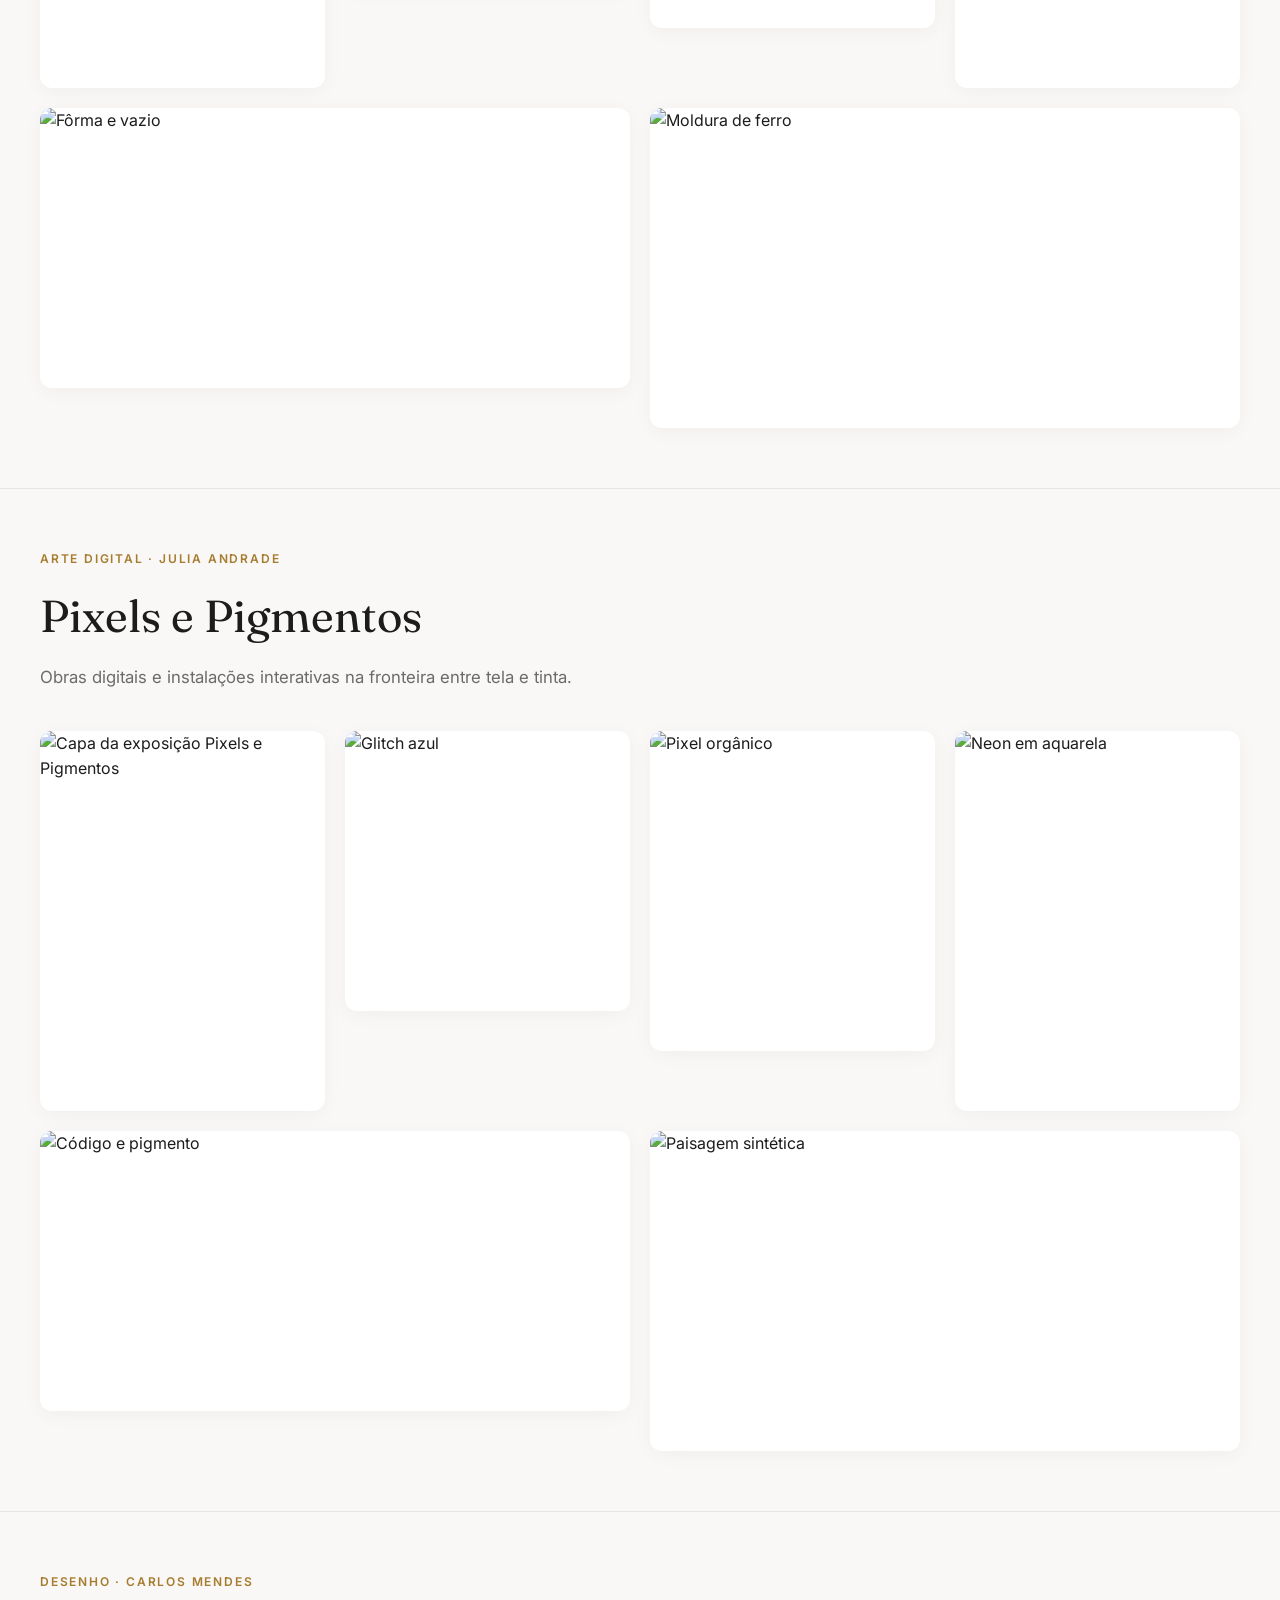
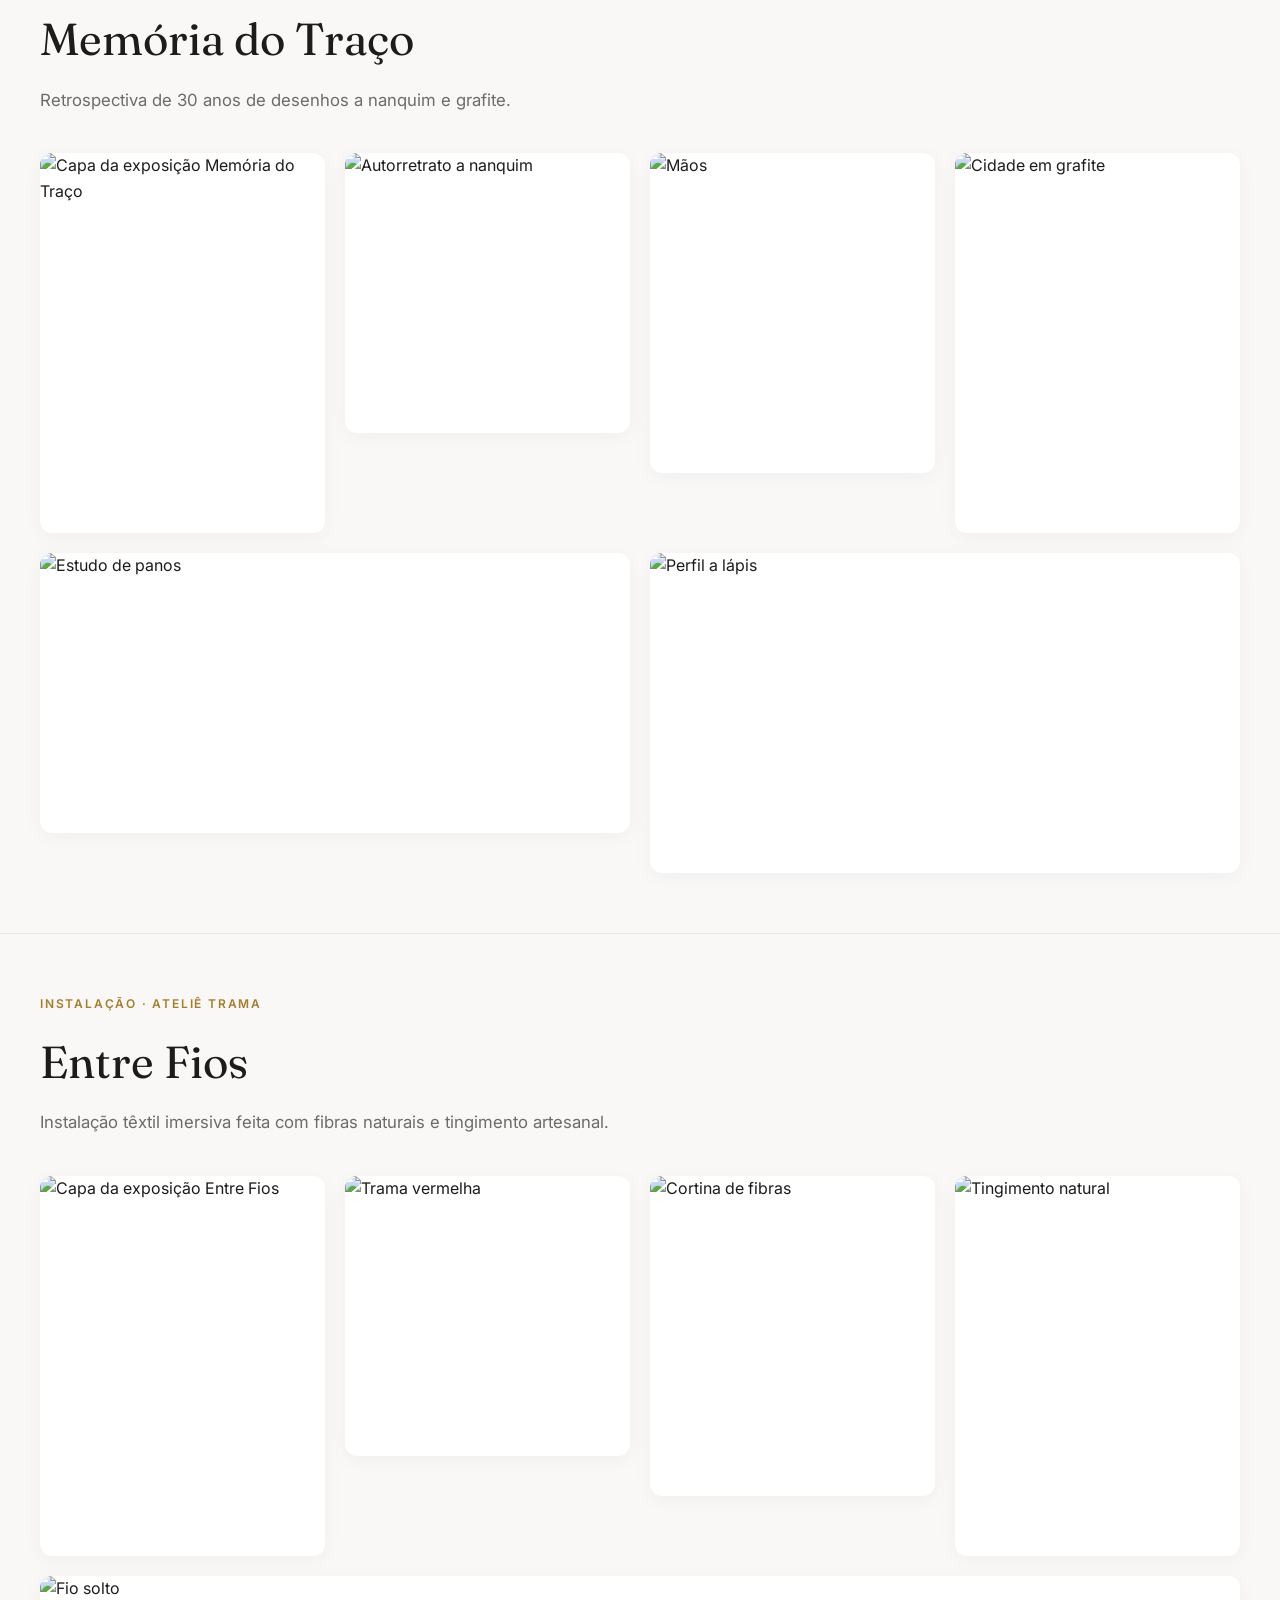
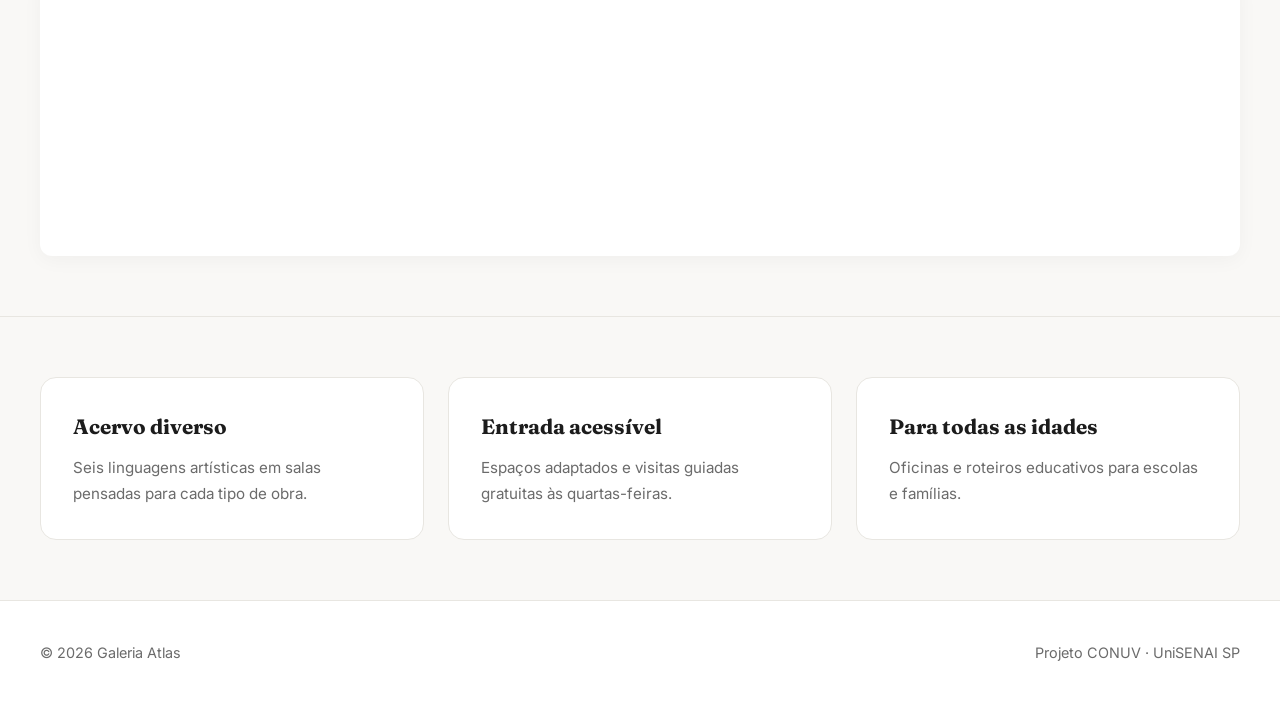
==== commit 2c919ec7: "ultima atualização" ====
--- a/index.html
+++ b/index.html
@@ -38,11 +38,6 @@
       </div>
     </section>
 
-    <!-- ============================================================
-         COMO TROCAR AS IMAGENS
-         Cada imagem é uma linha  <img src="CAMINHO-DA-IMAGEM" ...>
-         Troque só o texto do src (ex.: src="obras/obra-01.jpg").
-         ============================================================ -->
 
     <!-- ===== EXPOSIÇÃO 1: Luz e Sombra ===== -->
     <section class="bloco" id="exposicao-1">
--- a/css/style.css
+++ b/css/style.css
@@ -1,53 +1,42 @@
 @import url("https://fonts.googleapis.com/css2?family=Fraunces:opsz,wght@9..144,400;9..144,600&family=Inter:wght@400;500;600&display=swap");
 
 :root {
-  /* Paleta de Cores - Galeria Moderna */
-  --bg: #f8f7f4; /* Off-white suave */
+  --bg: #f9f8f6;
   --panel: #ffffff;
-  --texto: #1a1a1a;
-  --suave: #666666;
-  --linha: #e0e0e0;
-  --acento: #d65a3a; /* Terracota */
-  --ouro: #b88a2e;
-  
+  --texto: #1c1c1c;
+  --suave: #6b6b6b;
+  --linha: #e8e6e1;
+  --acento: #c85a3a;
+  --ouro: #a67c2e;
   --serif: "Fraunces", Georgia, serif;
   --sans: "Inter", system-ui, sans-serif;
 }
 
-* { box-sizing: border-box; margin: 0; }
+* { box-sizing: border-box; margin: 0; padding: 0; }
 
-html { 
-  scroll-behavior: smooth; 
-  scroll-padding-top: 100px; 
-}
+html { scroll-behavior: smooth; scroll-padding-top: 100px; }
 
-body { 
-  background: var(--bg); 
-  color: var(--texto); 
-  font-family: var(--sans); 
-  line-height: 1.6; 
+body {
+  background: var(--bg);
+  color: var(--texto);
+  font-family: var(--sans);
+  line-height: 1.6;
   -webkit-font-smoothing: antialiased;
 }
 
 a { color: inherit; text-decoration: none; }
-img { display: block; max-width: 100%; }
+img { display: block; max-width: 100%; height: auto; }
 
-.wrap { 
-  width: min(1200px, 100% - 40px); 
-  margin-inline: auto; 
-}
+.wrap { width: min(1200px, 100% - 40px); margin-inline: auto; }
 
-:focus-visible { 
-  outline: 2px solid var(--acento); 
-  outline-offset: 3px; 
-}
+:focus-visible { outline: 2px solid var(--acento); outline-offset: 3px; }
 
 /* ===== Cabeçalho ===== */
 header.topo {
   position: sticky;
   top: 0;
   z-index: 100;
-  background: rgba(248, 247, 244, 0.95);
+  background: rgba(249, 248, 246, 0.95);
   backdrop-filter: blur(12px);
   border-bottom: 1px solid var(--linha);
 }
@@ -60,133 +49,46 @@
   gap: 20px;
 }
 
-.logo {
-  font-family: var(--serif);
-  font-size: 1.5rem;
-  font-weight: 600;
-  letter-spacing: -0.02em;
-  color: var(--texto);
-}
+.logo { font-family: var(--serif); font-size: 1.5rem; font-weight: 600; letter-spacing: -0.02em; }
 .logo span { color: var(--acento); }
 
-nav ul {
-  display: flex;
-  gap: 24px;
-  list-style: none;
-  padding: 0;
-  flex-wrap: wrap;
-}
+nav ul { display: flex; gap: 24px; list-style: none; flex-wrap: wrap; }
 
-nav a {
-  font-size: 0.9rem;
-  font-weight: 500;
-  color: var(--suave);
-  transition: color 0.2s;
-  position: relative;
-}
-
-nav a::after {
-  content: '';
-  position: absolute;
-  bottom: -4px;
-  left: 0;
-  width: 0;
-  height: 2px;
-  background: var(--acento);
-  transition: width 0.3s ease;
-}
-
+nav a { font-size: 0.9rem; font-weight: 500; color: var(--suave); transition: color 0.2s; position: relative; }
+nav a::after { content: ''; position: absolute; bottom: -4px; left: 0; width: 0; height: 2px; background: var(--acento); transition: width 0.3s ease; }
 nav a:hover { color: var(--texto); }
 nav a:hover::after { width: 100%; }
 
 /* ===== Hero ===== */
-.hero {
-  padding: 100px 0 80px;
-  text-align: center;
-  background: linear-gradient(180deg, #fff 0%, var(--bg) 100%);
-}
-
-.eyebrow {
-  font-size: 0.75rem;
-  text-transform: uppercase;
-  letter-spacing: 0.15em;
-  color: var(--ouro);
-  font-weight: 600;
-  margin-bottom: 12px;
-  display: block;
-}
-
-.hero h1 {
-  font-family: var(--serif);
-  font-weight: 400;
-  font-size: clamp(2.5rem, 6vw, 4.5rem);
-  line-height: 1.1;
-  margin: 0 auto 24px;
-  max-width: 20ch;
-  color: var(--texto);
-}
-
-.hero h1 em {
-  color: var(--acento);
-  font-style: italic;
-}
-
-.lead {
-  max-width: 60ch;
-  margin: 0 auto;
-  color: var(--suave);
-  font-size: 1.15rem;
-}
-
+.hero { padding: 100px 0 80px; text-align: center; background: linear-gradient(180deg, #fff 0%, var(--bg) 100%); }
+.eyebrow { font-size: 0.75rem; text-transform: uppercase; letter-spacing: 0.15em; color: var(--ouro); font-weight: 600; margin-bottom: 12px; display: block; }
+.hero h1 { font-family: var(--serif); font-weight: 400; font-size: clamp(2.5rem, 6vw, 4.5rem); line-height: 1.1; margin: 0 auto 24px; max-width: 20ch; }
+.hero h1 em { color: var(--acento); font-style: italic; }
+.lead { max-width: 60ch; margin: 0 auto; color: var(--suave); font-size: 1.15rem; }
 .acoes { margin-top: 40px; }
 
 .btn {
-  display: inline-block;
-  padding: 14px 32px;
-  border-radius: 999px;
-  font-weight: 600;
-  font-size: 0.95rem;
-  background: var(--texto);
-  color: #fff;
-  transition: all 0.3s ease;
-  border: 1px solid var(--texto);
+  display: inline-block; padding: 14px 32px; border-radius: 999px; font-weight: 600; font-size: 0.95rem;
+  background: var(--texto); color: #fff; transition: all 0.3s ease; border: 1px solid var(--texto); cursor: pointer;
 }
-
-.btn:hover {
-  background: transparent;
-  color: var(--texto);
-  transform: translateY(-2px);
-}
+.btn:hover { background: transparent; color: var(--texto); transform: translateY(-2px); }
 
 /* ===== Seções de Exposição ===== */
-section.bloco {
-  padding: 60px 0;
-  border-top: 1px solid var(--linha);
-}
+section.bloco { padding: 60px 0; border-top: 1px solid var(--linha); }
+.cab { margin-bottom: 12px; }
+h2 { font-family: var(--serif); font-weight: 400; font-size: clamp(2rem, 4vw, 2.8rem); margin-top: 4px; }
+.desc { color: var(--suave); max-width: 65ch; margin-bottom: 40px; font-size: 1.05rem; }
 
-.cab { margin-bottom: 12px; }
-
-h2 {
-  font-family: var(--serif);
-  font-weight: 400;
-  font-size: clamp(2rem, 4vw, 2.8rem);
-  color: var(--texto);
-  margin-top: 4px;
-}
-
-.desc {
-  color: var(--suave);
-  max-width: 65ch;
-  margin-bottom: 40px;
-  font-size: 1.05rem;
-}
-
-/* ===== Mosaico Grid (Masonry) ===== */
+/* ============================================================
+   CORREÇÃO DO MOSAICO (O SEGREDO ESTÁ AQUI)
+   ============================================================ */
 .mosaico {
-  display: grid;
-  grid-template-columns: repeat(auto-fill, minmax(280px, 1fr));
+  /* Usamos Flexbox para permitir que as imagens fluam naturalmente */
+  display: flex;
+  flex-wrap: wrap;
   gap: 20px;
-  grid-auto-rows: 20px; /* Base para o span */
+  /* Centraliza os itens para que a última linha não fique "torta" */
+  justify-content: center;
 }
 
 .obra {
@@ -196,8 +98,29 @@
   background: var(--panel);
   box-shadow: 0 4px 20px rgba(0,0,0,0.04);
   transition: transform 0.3s ease, box-shadow 0.3s ease;
-  display: flex;
-  flex-direction: column;
+  
+  /* Definimos uma largura base flexível. O Flexbox cuida do resto. */
+  flex: 1 1 280px;
+  max-width: 100%;
+  
+  /* Altura definida para manter a proporção, mas o object-fit garante que não distorça */
+  height: 300px; 
+  margin: 0;
+}
+
+/* Variação de alturas para criar o efeito visual dinâmico */
+.obra:nth-child(3n+1) { height: 380px; } /* Alta */
+.obra:nth-child(3n+2) { height: 280px; } /* Média */
+.obra:nth-child(3n+3) { height: 320px; } /* Padrão */
+
+/* Em telas médias, ajustamos as alturas para não ficar gigante */
+@media (max-width: 900px) {
+  .obra { height: 250px !important; }
+}
+
+/* Em telas pequenas, forçamos uma altura confortável */
+@media (max-width: 600px) {
+  .obra { height: 220px !important; flex: 1 1 100%; }
 }
 
 .obra:hover {
@@ -208,7 +131,7 @@
 .obra img {
   width: 100%;
   height: 100%;
-  object-fit: cover;
+  object-fit: cover; /* A mágica acontece aqui: corta a imagem para preencher sem distorcer */
   display: block;
   transition: transform 0.6s cubic-bezier(0.25, 0.46, 0.45, 0.94);
 }
@@ -229,84 +152,29 @@
   transition: all 0.3s ease;
 }
 
-.obra:hover figcaption {
-  opacity: 1;
-  transform: translateY(0);
-}
-
-.obra figcaption b {
-  font-family: var(--serif);
-  font-size: 1.1rem;
-  font-weight: 600;
-  line-height: 1.2;
-}
-
-.obra figcaption span {
-  font-size: 0.8rem;
-  color: var(--ouro);
-  text-transform: uppercase;
-  letter-spacing: 0.05em;
-  margin-top: 4px;
-}
+.obra:hover figcaption { opacity: 1; transform: translateY(0); }
+.obra figcaption b { font-family: var(--serif); font-size: 1.1rem; font-weight: 600; line-height: 1.2; }
+.obra figcaption span { font-size: 0.8rem; color: var(--ouro); text-transform: uppercase; letter-spacing: 0.05em; margin-top: 4px; }
 
 /* ===== Sobre ===== */
-.cols {
-  display: grid;
-  grid-template-columns: repeat(auto-fit, minmax(260px, 1fr));
-  gap: 24px;
-}
-
-.info {
-  background: var(--panel);
-  border: 1px solid var(--linha);
-  border-radius: 16px;
-  padding: 32px;
-  transition: border-color 0.3s;
-}
-
+.cols { display: grid; grid-template-columns: repeat(auto-fit, minmax(260px, 1fr)); gap: 24px; }
+.info { background: var(--panel); border: 1px solid var(--linha); border-radius: 16px; padding: 32px; transition: border-color 0.3s; }
 .info:hover { border-color: var(--acento); }
-
-.info h3 {
-  font-family: var(--serif);
-  font-size: 1.3rem;
-  margin-bottom: 12px;
-  color: var(--texto);
-}
-
-.info p {
-  color: var(--suave);
-  font-size: 0.95rem;
-  line-height: 1.7;
-}
+.info h3 { font-family: var(--serif); font-size: 1.3rem; margin-bottom: 12px; }
+.info p { color: var(--suave); font-size: 0.95rem; line-height: 1.7; }
 
 /* ===== Rodapé ===== */
-footer {
-  border-top: 1px solid var(--linha);
-  padding: 40px 0;
-  color: var(--suave);
-  font-size: 0.9rem;
-  background: #fff;
-}
+footer { border-top: 1px solid var(--linha); padding: 40px 0; color: var(--suave); font-size: 0.9rem; background: #fff; }
+footer .wrap { display: flex; justify-content: space-between; flex-wrap: wrap; gap: 12px; }
 
-footer .wrap {
-  display: flex;
-  justify-content: space-between;
-  flex-wrap: wrap;
-  gap: 12px;
-}
-
-/* ===== Responsividade ===== */
+/* ===== Responsividade do Cabeçalho ===== */
 @media (max-width: 768px) {
   .topo .wrap { flex-direction: column; padding: 12px 0; gap: 12px; }
   nav ul { justify-content: center; gap: 12px 18px; }
   .hero { padding: 60px 0 40px; }
   .hero h1 { font-size: 2.2rem; }
-  .mosaico { grid-template-columns: repeat(auto-fill, minmax(220px, 1fr)); gap: 12px; }
+  /* No mobile, mostramos as legendas sempre para facilitar a leitura */
   .obra figcaption { opacity: 1; transform: translateY(0); background: linear-gradient(to top, rgba(0,0,0,0.9), transparent); }
-}
-
-@media (max-width: 480px) {
-  .mosaico { grid-template-columns: 1fr; }
 }
 
 @media (prefers-reduced-motion: reduce) {
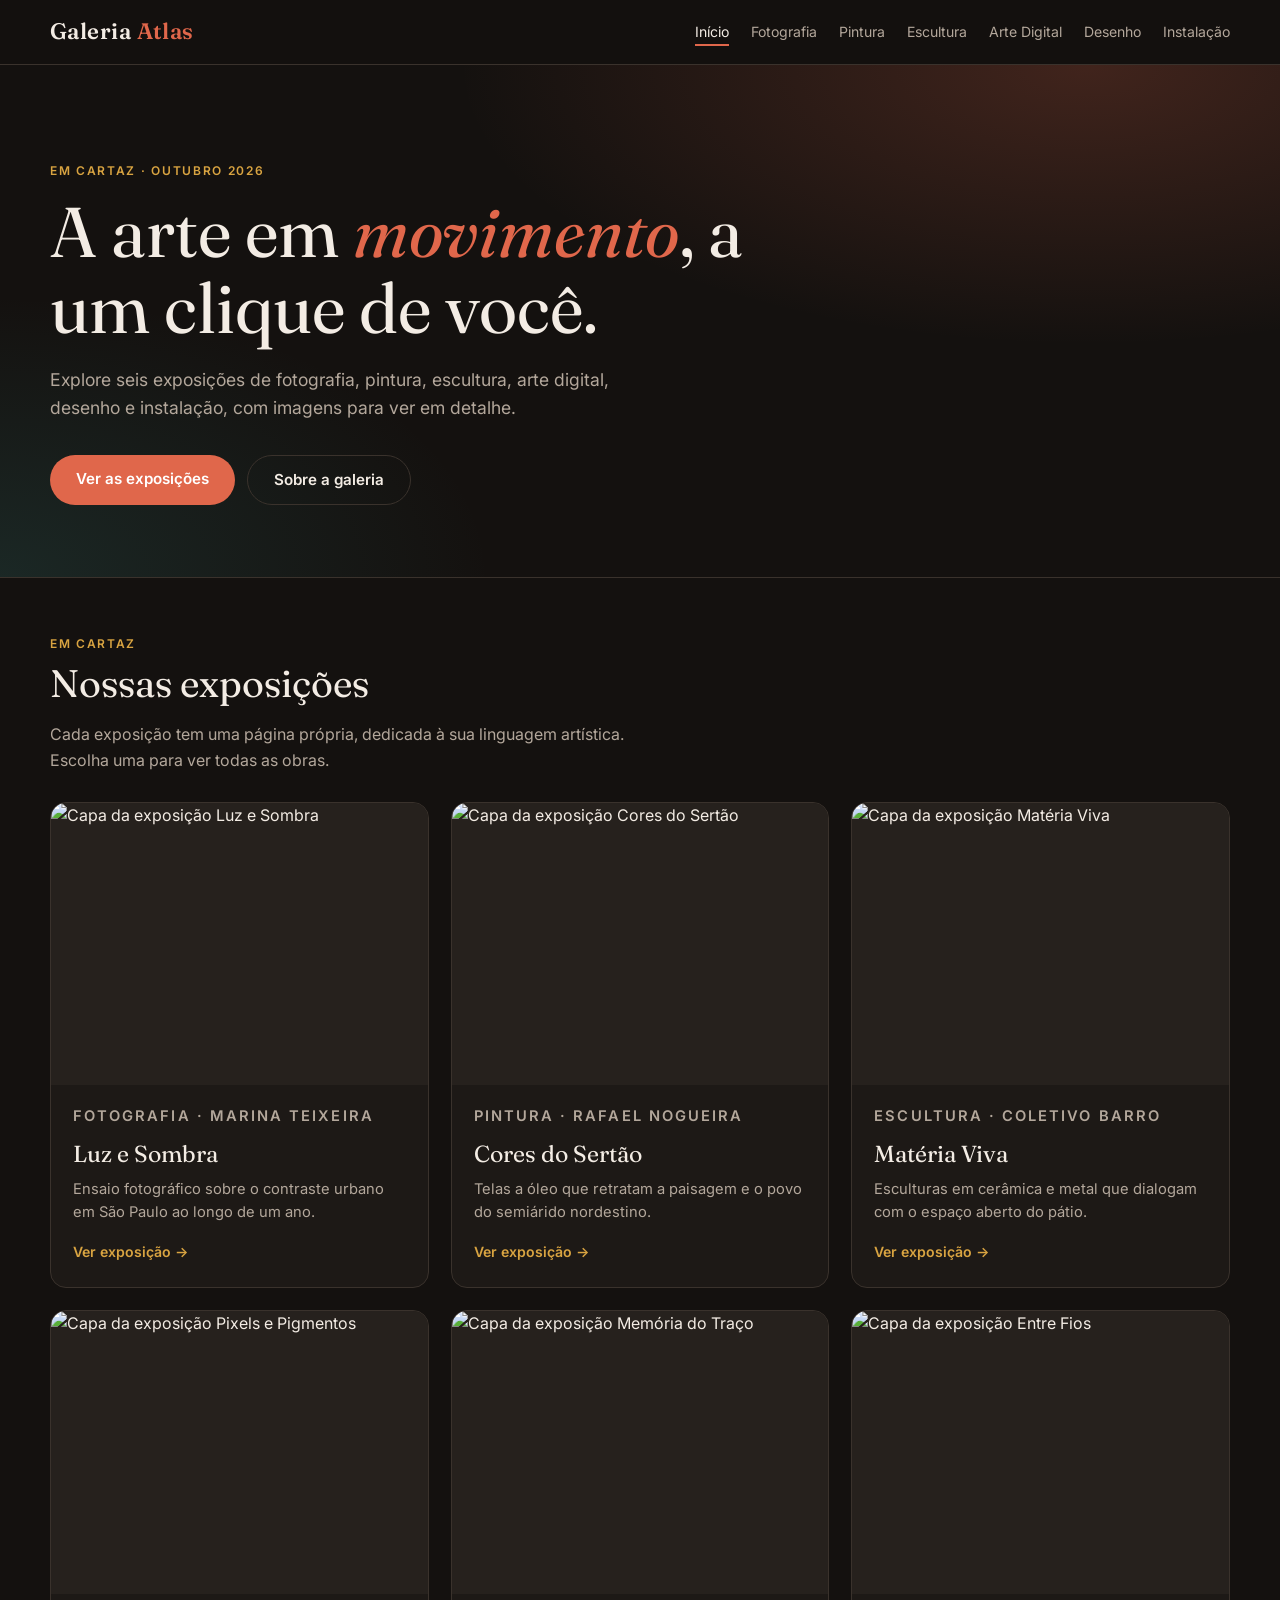
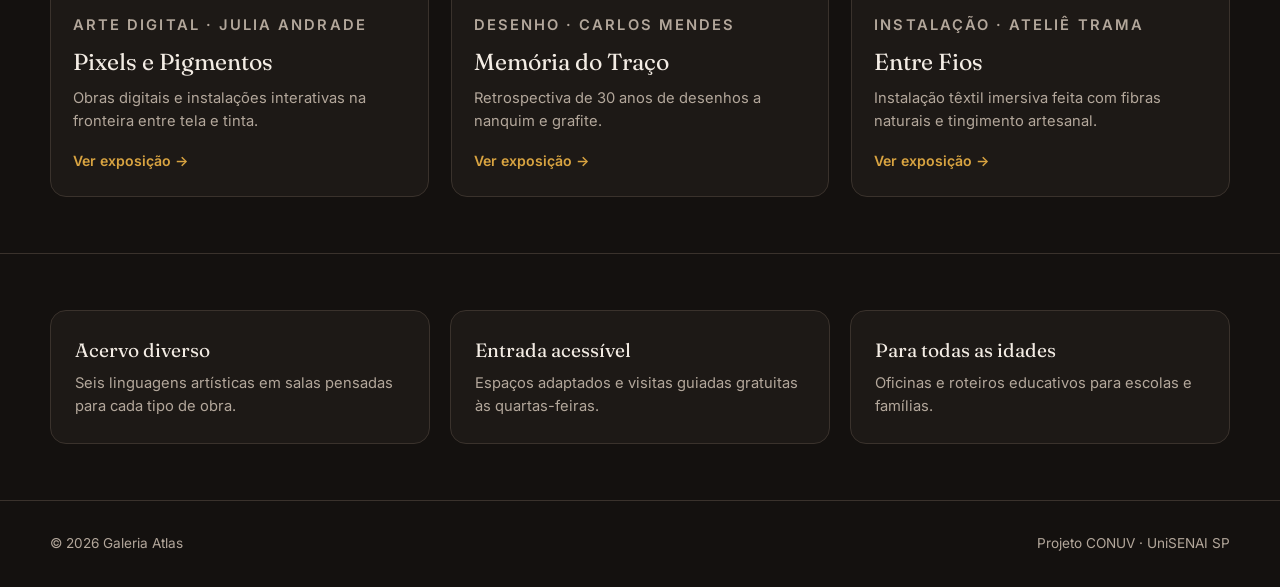
==== commit ba7bc896: "atualização completa" ====
--- a/index.html
+++ b/index.html
@@ -11,16 +11,17 @@
 
   <header class="topo">
     <div class="wrap">
-      <a href="#inicio" class="logo">Galeria <span>Atlas</span></a>
-      <nav aria-label="Principal">
+      <a href="index.html" class="logo">Galeria <span>Atlas</span></a>
+      <button class="menu-btn" aria-expanded="false" aria-controls="menu">Menu</button>
+      <nav id="menu" aria-label="Principal">
         <ul>
-          <li><a href="#inicio">Início</a></li>
-          <li><a href="https://conuv-bryan-arthur-bucket.s3.us-east-2.amazonaws.com/S3/luz_e_sombra.jpg">Luz e Sombra</a></li>
-          <li><a href="https://conuv-bryan-arthur-bucket.s3.us-east-2.amazonaws.com/S3/cores_do_sertao.jpg">Cores do Sertão</a></li>
-          <li><a href="https://conuv-bryan-arthur-bucket.s3.us-east-2.amazonaws.com/S3/materia_viva.jpg">Matéria Viva</a></li>
-          <li><a href="https://conuv-bryan-arthur-bucket.s3.us-east-2.amazonaws.com/S3/pixels_e_pigmentos.jpg">Pixels e Pigmentos</a></li>
-          <li><a href="https://conuv-bryan-arthur-bucket.s3.us-east-2.amazonaws.com/S3/memoria_do_traso.jpg">Memória do Traço</a></li>
-          <li><a href="https://conuv-bryan-arthur-bucket.s3.us-east-2.amazonaws.com/S3/entre_fios.jpg">Entre Fios</a></li>
+          <li><a href="index.html" aria-current="page">Início</a></li>
+          <li><a href="luz-e-sombra.html">Fotografia</a></li>
+          <li><a href="cores-do-sertao.html">Pintura</a></li>
+          <li><a href="materia-viva.html">Escultura</a></li>
+          <li><a href="pixels-e-pigmentos.html">Arte Digital</a></li>
+          <li><a href="memoria-do-traco.html">Desenho</a></li>
+          <li><a href="entre-fios.html">Instalação</a></li>
         </ul>
       </nav>
     </div>
@@ -31,222 +32,75 @@
       <div class="wrap">
         <p class="eyebrow">Em cartaz · Outubro 2026</p>
         <h1>A arte em <em>movimento</em>, a um clique de você.</h1>
-        <p class="lead">Explore seis exposições de fotografia, pintura, escultura, arte digital, desenho e instalação, com 35 imagens para ver em detalhe.</p>
+        <p class="lead">Explore seis exposições de fotografia, pintura, escultura, arte digital, desenho e instalação, com imagens para ver em detalhe.</p>
         <div class="acoes">
-          <a class="btn" href="#exposicao-1">Ver as exposições</a>
+          <a class="btn" href="#exposicoes">Ver as exposições</a>
+          <a class="btn sec" href="#sobre">Sobre a galeria</a>
         </div>
       </div>
     </section>
 
+    <section class="bloco" id="exposicoes">
+      <div class="wrap">
+        <p class="eyebrow">Em cartaz</p>
+        <h2>Nossas exposições</h2>
+        <p class="desc">Cada exposição tem uma página própria, dedicada à sua linguagem artística. Escolha uma para ver todas as obras.</p>
 
-    <!-- ===== EXPOSIÇÃO 1: Luz e Sombra ===== -->
-    <section class="bloco" id="exposicao-1">
-      <div class="wrap">
-        <div class="cab">
-          <div><p class="eyebrow">Fotografia · Marina Teixeira</p><h2>Luz e Sombra</h2></div>
-        </div>
-        <p class="desc">Ensaio fotográfico sobre o contraste urbano em São Paulo ao longo de um ano.</p>
-        <div class="mosaico">
-          <figure class="obra">
-            <img src="https://conuv-bryan-arthur-bucket.s3.us-east-2.amazonaws.com/S3/luz_e_sombra.jpg" alt="Capa da exposição Luz e Sombra" loading="lazy">
-            <figcaption><b>Capa: Luz e Sombra</b><span>Marina Teixeira</span></figcaption>
-          </figure>
-          <figure class="obra">
-            <img src="https://conuv-bryan-arthur-bucket.s3.us-east-2.amazonaws.com/S3/viaduto.jpg" alt="Viaduto ao amanhecer" loading="lazy">
-            <figcaption><b>Viaduto ao amanhecer</b><span>Luz e Sombra</span></figcaption>
-          </figure>
-          <figure class="obra">
-            <img src="https://conuv-bryan-arthur-bucket.s3.us-east-2.amazonaws.com/S3/janela_14.jpg" alt="Janela 14" loading="lazy">
-            <figcaption><b>Janela 14</b><span>Luz e Sombra</span></figcaption>
-          </figure>
-          <figure class="obra">
-            <img src="https://conuv-bryan-arthur-bucket.s3.us-east-2.amazonaws.com/S3/reflexo.jpg" alt="Reflexo na Paulista" loading="lazy">
-            <figcaption><b>Reflexo na Paulista</b><span>Luz e Sombra</span></figcaption>
-          </figure>
-          <figure class="obra">
-            <img src="https://conuv-bryan-arthur-bucket.s3.us-east-2.amazonaws.com/S3/sombra_longa.jpg" alt="Sombra longa" loading="lazy">
-            <figcaption><b>Sombra longa</b><span>Luz e Sombra</span></figcaption>
-          </figure>
-          <figure class="obra">
-            <img src="https://conuv-bryan-arthur-bucket.s3.us-east-2.amazonaws.com/S3/3.jpg" alt="Esquina iluminada" loading="lazy">
-            <figcaption><b>Esquina iluminada</b><span>Luz e Sombra</span></figcaption>
-          </figure>
-        </div>
-      </div>
-    </section>
-
-    <!-- ===== EXPOSIÇÃO 2: Cores do Sertão ===== -->
-    <section class="bloco" id="exposicao-2">
-      <div class="wrap">
-        <div class="cab">
-          <div><p class="eyebrow">Pintura · Rafael Nogueira</p><h2>Cores do Sertão</h2></div>
-        </div>
-        <p class="desc">Telas a óleo que retratam a paisagem e o povo do semiárido nordestino.</p>
-        <div class="mosaico">
-          <figure class="obra">
-            <img src="https://conuv-bryan-arthur-bucket.s3.us-east-2.amazonaws.com/S3/cores_do_sertao.jpg" alt="Capa da exposição Cores do Sertão" loading="lazy">
-            <figcaption><b>Capa: Cores do Sertão</b><span>Rafael Nogueira</span></figcaption>
-          </figure>
-          <figure class="obra">
-            <img src="https://conuv-bryan-arthur-bucket.s3.us-east-2.amazonaws.com/S3/mandacaru.jpg" alt="Mandacaru" loading="lazy">
-            <figcaption><b>Mandacaru</b><span>Cores do Sertão</span></figcaption>
-          </figure>
-          <figure class="obra">
-            <img src="https://conuv-bryan-arthur-bucket.s3.us-east-2.amazonaws.com/S3/estrada_de_terra.jpg" alt="Estrada de terra" loading="lazy">
-            <figcaption><b>Estrada de terra</b><span>Cores do Sertão</span></figcaption>
-          </figure>
-          <figure class="obra">
-            <img src="https://conuv-bryan-arthur-bucket.s3.us-east-2.amazonaws.com/S3/vaqueiro.jpg" alt="Vaqueiro" loading="lazy">
-            <figcaption><b>Vaqueiro</b><span>Cores do Sertão</span></figcaption>
-          </figure>
-          <figure class="obra">
-            <img src="https://conuv-bryan-arthur-bucket.s3.us-east-2.amazonaws.com/S3/flores_e_secas.jpg" alt="Seca e flor" loading="lazy">
-            <figcaption><b>Seca e flor</b><span>Cores do Sertão</span></figcaption>
-          </figure>
-          <figure class="obra">
-            <img src="https://conuv-bryan-arthur-bucket.s3.us-east-2.amazonaws.com/S3/4.jpg" alt="Mulher na feira" loading="lazy">
-            <figcaption><b>Mulher na feira</b><span>Cores do Sertão</span></figcaption>
-          </figure>
-        </div>
-      </div>
-    </section>
-
-    <!-- ===== EXPOSIÇÃO 3: Matéria Viva ===== -->
-    <section class="bloco" id="exposicao-3">
-      <div class="wrap">
-        <div class="cab">
-          <div><p class="eyebrow">Escultura · Coletivo Barro</p><h2>Matéria Viva</h2></div>
-        </div>
-        <p class="desc">Esculturas em cerâmica e metal que dialogam com o espaço aberto do pátio.</p>
-        <div class="mosaico">
-          <figure class="obra">
-            <img src="https://conuv-bryan-arthur-bucket.s3.us-east-2.amazonaws.com/S3/materia_viva.jpg" alt="Capa da exposição Matéria Viva" loading="lazy">
-            <figcaption><b>Capa: Matéria Viva</b><span>Coletivo Barro</span></figcaption>
-          </figure>
-          <figure class="obra">
-            <img src="https://conuv-bryan-arthur-bucket.s3.us-east-2.amazonaws.com/S3/raiz.jpg" alt="Raiz" loading="lazy">
-            <figcaption><b>Raiz</b><span>Matéria Viva</span></figcaption>
-          </figure>
-          <figure class="obra">
-            <img src="https://conuv-bryan-arthur-bucket.s3.us-east-2.amazonaws.com/S3/torso.jpg" alt="Torso de barro" loading="lazy">
-            <figcaption><b>Torso de barro</b><span>Matéria Viva</span></figcaption>
-          </figure>
-          <figure class="obra">
-            <img src="https://conuv-bryan-arthur-bucket.s3.us-east-2.amazonaws.com/S3/arco.jpg" alt="Arco" loading="lazy">
-            <figcaption><b>Arco</b><span>Matéria Viva</span></figcaption>
-          </figure>
-          <figure class="obra">
-            <img src="https://conuv-bryan-arthur-bucket.s3.us-east-2.amazonaws.com/S3/forma_e_vazio.jpg" alt="Fôrma e vazio" loading="lazy">
-            <figcaption><b>Fôrma e vazio</b><span>Matéria Viva</span></figcaption>
-          </figure>
-          <figure class="obra">
-            <img src="https://conuv-bryan-arthur-bucket.s3.us-east-2.amazonaws.com/S3/5.jpg" alt="Moldura de ferro" loading="lazy">
-            <figcaption><b>Moldura de ferro</b><span>Matéria Viva</span></figcaption>
-          </figure>
-        </div>
-      </div>
-    </section>
-
-    <!-- ===== EXPOSIÇÃO 4: Pixels e Pigmentos ===== -->
-    <section class="bloco" id="exposicao-4">
-      <div class="wrap">
-        <div class="cab">
-          <div><p class="eyebrow">Arte Digital · Julia Andrade</p><h2>Pixels e Pigmentos</h2></div>
-        </div>
-        <p class="desc">Obras digitais e instalações interativas na fronteira entre tela e tinta.</p>
-        <div class="mosaico">
-          <figure class="obra">
-            <img src="https://conuv-bryan-arthur-bucket.s3.us-east-2.amazonaws.com/S3/pixels_e_pigmentos.jpg" alt="Capa da exposição Pixels e Pigmentos" loading="lazy">
-            <figcaption><b>Capa: Pixels e Pigmentos</b><span>Julia Andrade</span></figcaption>
-          </figure>
-          <figure class="obra">
-            <img src="https://conuv-bryan-arthur-bucket.s3.us-east-2.amazonaws.com/S3/glitch_azul.jpg" alt="Glitch azul" loading="lazy">
-            <figcaption><b>Glitch azul</b><span>Pixels e Pigmentos</span></figcaption>
-          </figure>
-          <figure class="obra">
-            <img src="https://conuv-bryan-arthur-bucket.s3.us-east-2.amazonaws.com/S3/pixel_organico.jpg" alt="Pixel orgânico" loading="lazy">
-            <figcaption><b>Pixel orgânico</b><span>Pixels e Pigmentos</span></figcaption>
-          </figure>
-          <figure class="obra">
-            <img src="https://conuv-bryan-arthur-bucket.s3.us-east-2.amazonaws.com/S3/neon_em_aquarela.jpg" alt="Neon em aquarela" loading="lazy">
-            <figcaption><b>Neon em aquarela</b><span>Pixels e Pigmentos</span></figcaption>
-          </figure>
-          <figure class="obra">
-            <img src="https://conuv-bryan-arthur-bucket.s3.us-east-2.amazonaws.com/S3/codigo_e_pigmento.jpg" alt="Código e pigmento" loading="lazy">
-            <figcaption><b>Código e pigmento</b><span>Pixels e Pigmentos</span></figcaption>
-          </figure>
-          <figure class="obra">
-            <img src="https://conuv-bryan-arthur-bucket.s3.us-east-2.amazonaws.com/S3/1.jpg" alt="Paisagem sintética" loading="lazy">
-            <figcaption><b>Paisagem sintética</b><span>Pixels e Pigmentos</span></figcaption>
-          </figure>
-        </div>
-      </div>
-    </section>
-
-    <!-- ===== EXPOSIÇÃO 5: Memória do Traço ===== -->
-    <section class="bloco" id="exposicao-5">
-      <div class="wrap">
-        <div class="cab">
-          <div><p class="eyebrow">Desenho · Carlos Mendes</p><h2>Memória do Traço</h2></div>
-        </div>
-        <p class="desc">Retrospectiva de 30 anos de desenhos a nanquim e grafite.</p>
-        <div class="mosaico">
-          <figure class="obra">
-            <img src="https://conuv-bryan-arthur-bucket.s3.us-east-2.amazonaws.com/S3/memoria_do_traso.jpg" alt="Capa da exposição Memória do Traço" loading="lazy">
-            <figcaption><b>Capa: Memória do Traço</b><span>Carlos Mendes</span></figcaption>
-          </figure>
-          <figure class="obra">
-            <img src="https://conuv-bryan-arthur-bucket.s3.us-east-2.amazonaws.com/S3/auto_retrato_a_nanquim.jpg" alt="Autorretrato a nanquim" loading="lazy">
-            <figcaption><b>Autorretrato a nanquim</b><span>Memória do Traço</span></figcaption>
-          </figure>
-          <figure class="obra">
-            <img src="https://conuv-bryan-arthur-bucket.s3.us-east-2.amazonaws.com/S3/maos.jpg" alt="Mãos" loading="lazy">
-            <figcaption><b>Mãos</b><span>Memória do Traço</span></figcaption>
-          </figure>
-          <figure class="obra">
-            <img src="https://conuv-bryan-arthur-bucket.s3.us-east-2.amazonaws.com/S3/cidade_em_grafite.jpg" alt="Cidade em grafite" loading="lazy">
-            <figcaption><b>Cidade em grafite</b><span>Memória do Traço</span></figcaption>
-          </figure>
-          <figure class="obra">
-            <img src="https://conuv-bryan-arthur-bucket.s3.us-east-2.amazonaws.com/S3/estudo_de_panos.jpg" alt="Estudo de panos" loading="lazy">
-            <figcaption><b>Estudo de panos</b><span>Memória do Traço</span></figcaption>
-          </figure>
-          <figure class="obra">
-            <img src="https://conuv-bryan-arthur-bucket.s3.us-east-2.amazonaws.com/S3/2.jpg" alt="Perfil a lápis" loading="lazy">
-            <figcaption><b>Perfil a lápis</b><span>Memória do Traço</span></figcaption>
-          </figure>
-        </div>
-      </div>
-    </section>
-
-    <!-- ===== EXPOSIÇÃO 6: Entre Fios ===== -->
-    <section class="bloco" id="exposicao-6">
-      <div class="wrap">
-        <div class="cab">
-          <div><p class="eyebrow">Instalação · Ateliê Trama</p><h2>Entre Fios</h2></div>
-        </div>
-        <p class="desc">Instalação têxtil imersiva feita com fibras naturais e tingimento artesanal.</p>
-        <div class="mosaico">
-          <figure class="obra">
-            <img src="https://conuv-bryan-arthur-bucket.s3.us-east-2.amazonaws.com/S3/entre_fios.jpg" alt="Capa da exposição Entre Fios" loading="lazy">
-            <figcaption><b>Capa: Entre Fios</b><span>Ateliê Trama</span></figcaption>
-          </figure>
-          <figure class="obra">
-            <img src="https://conuv-bryan-arthur-bucket.s3.us-east-2.amazonaws.com/S3/trama_vermelha.jpg" alt="Trama vermelha" loading="lazy">
-            <figcaption><b>Trama vermelha</b><span>Entre Fios</span></figcaption>
-          </figure>
-          <figure class="obra">
-            <img src="https://conuv-bryan-arthur-bucket.s3.us-east-2.amazonaws.com/S3/trama_vermelha.jpg" alt="Cortina de fibras" loading="lazy">
-            <figcaption><b>Cortina de fibras</b><span>Entre Fios</span></figcaption>
-          </figure>
-          <figure class="obra">
-            <img src="https://conuv-bryan-arthur-bucket.s3.us-east-2.amazonaws.com/S3/tingimento_natural.jpg" alt="Tingimento natural" loading="lazy">
-            <figcaption><b>Tingimento natural</b><span>Entre Fios</span></figcaption>
-          </figure>
-          <figure class="obra">
-            <img src="https://conuv-bryan-arthur-bucket.s3.us-east-2.amazonaws.com/S3/fio_solto.jpg" alt="Fio solto" loading="lazy">
-            <figcaption><b>Fio solto</b><span>Entre Fios</span></figcaption>
-          </figure>
+        <div class="cards">
+          <a class="card" href="luz-e-sombra.html">
+            <div class="foto"><img src="https://conuv-bryan-arthur-bucket.s3.us-east-2.amazonaws.com/S3/luz_e_sombra.jpg" alt="Capa da exposição Luz e Sombra" loading="lazy"></div>
+            <div class="txt">
+              <p class="eyebrow">Fotografia · Marina Teixeira</p>
+              <h3>Luz e Sombra</h3>
+              <p>Ensaio fotográfico sobre o contraste urbano em São Paulo ao longo de um ano.</p>
+              <span class="mais">Ver exposição →</span>
+            </div>
+          </a>
+          <a class="card" href="cores-do-sertao.html">
+            <div class="foto"><img src="https://conuv-bryan-arthur-bucket.s3.us-east-2.amazonaws.com/S3/cores_do_sertao.jpg" alt="Capa da exposição Cores do Sertão" loading="lazy"></div>
+            <div class="txt">
+              <p class="eyebrow">Pintura · Rafael Nogueira</p>
+              <h3>Cores do Sertão</h3>
+              <p>Telas a óleo que retratam a paisagem e o povo do semiárido nordestino.</p>
+              <span class="mais">Ver exposição →</span>
+            </div>
+          </a>
+          <a class="card" href="materia-viva.html">
+            <div class="foto"><img src="https://conuv-bryan-arthur-bucket.s3.us-east-2.amazonaws.com/S3/materia_viva.jpg" alt="Capa da exposição Matéria Viva" loading="lazy"></div>
+            <div class="txt">
+              <p class="eyebrow">Escultura · Coletivo Barro</p>
+              <h3>Matéria Viva</h3>
+              <p>Esculturas em cerâmica e metal que dialogam com o espaço aberto do pátio.</p>
+              <span class="mais">Ver exposição →</span>
+            </div>
+          </a>
+          <a class="card" href="pixels-e-pigmentos.html">
+            <div class="foto"><img src="https://conuv-bryan-arthur-bucket.s3.us-east-2.amazonaws.com/S3/pixels_e_pigmentos.jpg" alt="Capa da exposição Pixels e Pigmentos" loading="lazy"></div>
+            <div class="txt">
+              <p class="eyebrow">Arte Digital · Julia Andrade</p>
+              <h3>Pixels e Pigmentos</h3>
+              <p>Obras digitais e instalações interativas na fronteira entre tela e tinta.</p>
+              <span class="mais">Ver exposição →</span>
+            </div>
+          </a>
+          <a class="card" href="memoria-do-traco.html">
+            <div class="foto"><img src="https://conuv-bryan-arthur-bucket.s3.us-east-2.amazonaws.com/S3/memoria_do_traso.jpg" alt="Capa da exposição Memória do Traço" loading="lazy"></div>
+            <div class="txt">
+              <p class="eyebrow">Desenho · Carlos Mendes</p>
+              <h3>Memória do Traço</h3>
+              <p>Retrospectiva de 30 anos de desenhos a nanquim e grafite.</p>
+              <span class="mais">Ver exposição →</span>
+            </div>
+          </a>
+          <a class="card" href="entre-fios.html">
+            <div class="foto"><img src="https://conuv-bryan-arthur-bucket.s3.us-east-2.amazonaws.com/S3/entre_fios.jpg" alt="Capa da exposição Entre Fios" loading="lazy"></div>
+            <div class="txt">
+              <p class="eyebrow">Instalação · Ateliê Trama</p>
+              <h3>Entre Fios</h3>
+              <p>Instalação têxtil imersiva feita com fibras naturais e tingimento artesanal.</p>
+              <span class="mais">Ver exposição →</span>
+            </div>
+          </a>
         </div>
       </div>
     </section>
@@ -266,5 +120,6 @@
     <div class="wrap"><span>© 2026 Galeria Atlas</span><span>Projeto CONUV · UniSENAI SP</span></div>
   </footer>
 
+  <script src="js/script.js"></script>
 </body>
-</html>
+</html>
--- a/css/style.css
+++ b/css/style.css
@@ -1,182 +1,121 @@
 @import url("https://fonts.googleapis.com/css2?family=Fraunces:opsz,wght@9..144,400;9..144,600&family=Inter:wght@400;500;600&display=swap");
 
 :root {
-  --bg: #f9f8f6;
-  --panel: #ffffff;
-  --texto: #1c1c1c;
-  --suave: #6b6b6b;
-  --linha: #e8e6e1;
-  --acento: #c85a3a;
-  --ouro: #a67c2e;
-  --serif: "Fraunces", Georgia, serif;
-  --sans: "Inter", system-ui, sans-serif;
+  --bg: #14110f; --panel: #1d1916; --panel2: #26211d; --linha: #3a322c;
+  --texto: #f3ece4; --suave: #b3a79b; --acento: #e0674b; --ouro: #d9a441;
+  --serif: "Fraunces", Georgia, serif; --sans: "Inter", system-ui, sans-serif;
 }
+* { box-sizing: border-box; margin: 0; }
+html { scroll-behavior: smooth; scroll-padding-top: 90px; }
+body { background: var(--bg); color: var(--texto); font-family: var(--sans); line-height: 1.6; }
+a { color: inherit; text-decoration: none; }
+img { display: block; max-width: 100%; }
+.wrap { width: min(1180px, 100% - 40px); margin-inline: auto; }
+:focus-visible { outline: 2px solid var(--ouro); outline-offset: 3px; }
 
-* { box-sizing: border-box; margin: 0; padding: 0; }
+/* ---------- Cabeçalho ---------- */
+header.topo { position: sticky; top: 0; z-index: 20; background: rgba(20,17,15,.92); backdrop-filter: blur(10px); border-bottom: 1px solid var(--linha); }
+.topo .wrap { display: flex; align-items: center; justify-content: space-between; gap: 24px; min-height: 64px; }
+.logo { font-family: var(--serif); font-size: 1.4rem; font-weight: 600; letter-spacing: .02em; }
+.logo span { color: var(--acento); }
+nav ul { display: flex; gap: 6px 22px; list-style: none; padding: 0; }
+nav a { font-size: .88rem; color: var(--suave); padding: 4px 0; border-bottom: 2px solid transparent; transition: .2s; }
+nav a:hover, nav a[aria-current="page"] { color: var(--texto); border-color: var(--acento); }
+.menu-btn { display: none; background: none; border: 1px solid var(--linha); color: var(--texto); border-radius: 8px; padding: 8px 12px; font: inherit; cursor: pointer; }
 
-html { scroll-behavior: smooth; scroll-padding-top: 100px; }
+/* ---------- Home ---------- */
+.eyebrow { font-size: .75rem; text-transform: uppercase; letter-spacing: .14em; color: var(--ouro); font-weight: 600; }
+.hero { padding: 96px 0 72px; background: radial-gradient(900px 400px at 85% 0%, rgba(224,103,75,.22), transparent 70%), radial-gradient(700px 400px at 0% 100%, rgba(58,143,137,.18), transparent 70%); }
+.hero h1 { font-family: var(--serif); font-weight: 400; font-size: clamp(2.4rem, 6vw, 4.4rem); line-height: 1.08; margin: 14px 0 20px; max-width: 16ch; }
+.hero h1 em { color: var(--acento); font-style: italic; }
+.lead { max-width: 54ch; color: var(--suave); font-size: 1.1rem; }
+.acoes { margin-top: 32px; display: flex; gap: 12px; flex-wrap: wrap; }
+.btn { display: inline-block; padding: 12px 26px; border-radius: 999px; font-weight: 600; font-size: .95rem; background: var(--acento); color: #fff; transition: .2s; }
+.btn:hover { filter: brightness(1.1); transform: translateY(-1px); }
+.btn.sec { background: transparent; border: 1px solid var(--linha); color: var(--texto); }
 
-body {
-  background: var(--bg);
-  color: var(--texto);
-  font-family: var(--sans);
-  line-height: 1.6;
-  -webkit-font-smoothing: antialiased;
+section.bloco { padding: 56px 0; border-top: 1px solid var(--linha); }
+h2 { font-family: var(--serif); font-weight: 400; font-size: clamp(1.7rem, 3.5vw, 2.4rem); }
+.desc { color: var(--suave); max-width: 60ch; margin: 8px 0 28px; }
+
+.cards { display: grid; grid-template-columns: repeat(auto-fill, minmax(320px, 1fr)); gap: 22px; }
+.card { background: var(--panel); border: 1px solid var(--linha); border-radius: 16px; overflow: hidden; display: flex; flex-direction: column; transition: .25s; }
+.card:hover { transform: translateY(-4px); border-color: var(--acento); }
+.card .foto { aspect-ratio: 4/3; overflow: hidden; background: var(--panel2); }
+.card .foto img { width: 100%; height: 100%; object-fit: cover; transition: transform .5s; }
+.card:hover .foto img { transform: scale(1.06); }
+.card .txt { padding: 20px 22px 24px; display: flex; flex-direction: column; gap: 6px; flex: 1; }
+.card h3 { font-family: var(--serif); font-weight: 400; font-size: 1.45rem; }
+.card p { color: var(--suave); font-size: .92rem; }
+.card .mais { margin-top: auto; padding-top: 10px; color: var(--ouro); font-weight: 600; font-size: .88rem; }
+
+.cols { display: grid; grid-template-columns: repeat(auto-fit, minmax(240px, 1fr)); gap: 20px; }
+.info { background: var(--panel); border: 1px solid var(--linha); border-radius: 16px; padding: 24px; }
+.info h3 { font-family: var(--serif); font-size: 1.2rem; margin-bottom: 6px; font-weight: 400; }
+.info p { color: var(--suave); font-size: .92rem; }
+
+/* ---------- Páginas de gênero ---------- */
+.page-hero { position: relative; padding: 110px 0 64px; background: linear-gradient(180deg, rgba(20,17,15,.55), var(--bg) 95%), var(--capa) center/cover no-repeat; border-bottom: 1px solid var(--linha); }
+.page-hero h1 { font-family: var(--serif); font-weight: 400; font-size: clamp(2.4rem, 6vw, 4.2rem); line-height: 1.08; margin: 12px 0 14px; }
+.page-hero .lead { color: #d8cdc2; }
+.migalhas { font-size: .82rem; color: var(--suave); margin-bottom: 18px; }
+.migalhas a:hover { color: var(--texto); }
+
+.sobre-genero { display: grid; grid-template-columns: 1.6fr 1fr; gap: 40px; align-items: start; }
+.sobre-genero h2 { margin-bottom: 14px; }
+.sobre-genero p { color: var(--suave); margin-bottom: 14px; max-width: 62ch; }
+.ficha { background: var(--panel); border: 1px solid var(--linha); border-radius: 16px; padding: 24px; }
+.ficha h3 { font-family: var(--serif); font-weight: 400; font-size: 1.2rem; margin-bottom: 12px; }
+.ficha dl { display: grid; gap: 12px; }
+.ficha dt { font-size: .72rem; text-transform: uppercase; letter-spacing: .12em; color: var(--ouro); font-weight: 600; }
+.ficha dd { margin: 0; color: var(--texto); font-size: .95rem; }
+
+/* Mosaico */
+.mosaico { columns: 3 260px; column-gap: 14px; }
+.obra { position: relative; break-inside: avoid; margin: 0 0 14px; border-radius: 12px; overflow: hidden; background: var(--panel2); min-height: 160px; cursor: zoom-in; }
+.obra img { width: 100%; height: auto; min-height: 160px; object-fit: cover; transition: transform .5s; color: var(--suave); font-size: .85rem; }
+.obra:nth-child(3n+1) img { aspect-ratio: 4/5; }
+.obra:nth-child(3n+2) img { aspect-ratio: 1/1; }
+.obra:nth-child(3n) img { aspect-ratio: 3/4; }
+.obra:hover img { transform: scale(1.06); }
+.obra figcaption { position: absolute; inset: auto 0 0 0; padding: 40px 14px 12px; background: linear-gradient(transparent, rgba(0,0,0,.82)); display: flex; flex-direction: column; opacity: 0; transition: .25s; pointer-events: none; }
+.obra figcaption b { font-family: var(--serif); font-size: 1rem; font-weight: 600; }
+.obra figcaption span { font-size: .78rem; color: var(--ouro); }
+.obra:hover figcaption { opacity: 1; }
+
+/* Navegação entre exposições */
+.pager { display: grid; grid-template-columns: 1fr 1fr; gap: 16px; }
+.pager a { background: var(--panel); border: 1px solid var(--linha); border-radius: 14px; padding: 18px 22px; transition: .2s; }
+.pager a:hover { border-color: var(--acento); }
+.pager small { display: block; color: var(--ouro); font-size: .72rem; text-transform: uppercase; letter-spacing: .12em; font-weight: 600; }
+.pager strong { font-family: var(--serif); font-weight: 400; font-size: 1.2rem; }
+.pager .prox { text-align: right; }
+
+/* Lightbox */
+dialog#lightbox { border: 0; background: transparent; padding: 0; max-width: 94vw; max-height: 94vh; margin: auto; color: var(--texto); }
+dialog#lightbox::backdrop { background: rgba(0,0,0,.88); }
+dialog#lightbox img { max-width: 94vw; max-height: 82vh; border-radius: 10px; margin-inline: auto; }
+dialog#lightbox p { text-align: center; margin-top: 10px; font-size: .95rem; }
+dialog#lightbox button { position: fixed; top: 16px; right: 16px; background: var(--panel); color: var(--texto); border: 1px solid var(--linha); border-radius: 999px; padding: 8px 16px; font: inherit; cursor: pointer; }
+
+/* Rodapé */
+footer { border-top: 1px solid var(--linha); padding: 32px 0; color: var(--suave); font-size: .85rem; }
+footer .wrap { display: flex; justify-content: space-between; flex-wrap: wrap; gap: 8px; }
+
+@media (max-width: 900px) {
+  .menu-btn { display: inline-block; }
+  nav { position: absolute; top: 100%; left: 0; right: 0; background: var(--bg); border-bottom: 1px solid var(--linha); display: none; }
+  nav.aberto { display: block; }
+  nav ul { flex-direction: column; gap: 0; padding: 8px 20px 16px; }
+  nav a { display: block; padding: 10px 0; }
+  .sobre-genero { grid-template-columns: 1fr; }
 }
-
-a { color: inherit; text-decoration: none; }
-img { display: block; max-width: 100%; height: auto; }
-
-.wrap { width: min(1200px, 100% - 40px); margin-inline: auto; }
-
-:focus-visible { outline: 2px solid var(--acento); outline-offset: 3px; }
-
-/* ===== Cabeçalho ===== */
-header.topo {
-  position: sticky;
-  top: 0;
-  z-index: 100;
-  background: rgba(249, 248, 246, 0.95);
-  backdrop-filter: blur(12px);
-  border-bottom: 1px solid var(--linha);
+@media (max-width: 700px) {
+  .hero { padding: 64px 0 48px; }
+  .page-hero { padding: 72px 0 44px; }
+  .mosaico { columns: 2 140px; }
+  .obra figcaption { opacity: 1; }
+  .pager { grid-template-columns: 1fr; }
+  .pager .prox { text-align: left; }
 }
-
-.topo .wrap {
-  display: flex;
-  align-items: center;
-  justify-content: space-between;
-  min-height: 72px;
-  gap: 20px;
-}
-
-.logo { font-family: var(--serif); font-size: 1.5rem; font-weight: 600; letter-spacing: -0.02em; }
-.logo span { color: var(--acento); }
-
-nav ul { display: flex; gap: 24px; list-style: none; flex-wrap: wrap; }
-
-nav a { font-size: 0.9rem; font-weight: 500; color: var(--suave); transition: color 0.2s; position: relative; }
-nav a::after { content: ''; position: absolute; bottom: -4px; left: 0; width: 0; height: 2px; background: var(--acento); transition: width 0.3s ease; }
-nav a:hover { color: var(--texto); }
-nav a:hover::after { width: 100%; }
-
-/* ===== Hero ===== */
-.hero { padding: 100px 0 80px; text-align: center; background: linear-gradient(180deg, #fff 0%, var(--bg) 100%); }
-.eyebrow { font-size: 0.75rem; text-transform: uppercase; letter-spacing: 0.15em; color: var(--ouro); font-weight: 600; margin-bottom: 12px; display: block; }
-.hero h1 { font-family: var(--serif); font-weight: 400; font-size: clamp(2.5rem, 6vw, 4.5rem); line-height: 1.1; margin: 0 auto 24px; max-width: 20ch; }
-.hero h1 em { color: var(--acento); font-style: italic; }
-.lead { max-width: 60ch; margin: 0 auto; color: var(--suave); font-size: 1.15rem; }
-.acoes { margin-top: 40px; }
-
-.btn {
-  display: inline-block; padding: 14px 32px; border-radius: 999px; font-weight: 600; font-size: 0.95rem;
-  background: var(--texto); color: #fff; transition: all 0.3s ease; border: 1px solid var(--texto); cursor: pointer;
-}
-.btn:hover { background: transparent; color: var(--texto); transform: translateY(-2px); }
-
-/* ===== Seções de Exposição ===== */
-section.bloco { padding: 60px 0; border-top: 1px solid var(--linha); }
-.cab { margin-bottom: 12px; }
-h2 { font-family: var(--serif); font-weight: 400; font-size: clamp(2rem, 4vw, 2.8rem); margin-top: 4px; }
-.desc { color: var(--suave); max-width: 65ch; margin-bottom: 40px; font-size: 1.05rem; }
-
-/* ============================================================
-   CORREÇÃO DO MOSAICO (O SEGREDO ESTÁ AQUI)
-   ============================================================ */
-.mosaico {
-  /* Usamos Flexbox para permitir que as imagens fluam naturalmente */
-  display: flex;
-  flex-wrap: wrap;
-  gap: 20px;
-  /* Centraliza os itens para que a última linha não fique "torta" */
-  justify-content: center;
-}
-
-.obra {
-  position: relative;
-  border-radius: 12px;
-  overflow: hidden;
-  background: var(--panel);
-  box-shadow: 0 4px 20px rgba(0,0,0,0.04);
-  transition: transform 0.3s ease, box-shadow 0.3s ease;
-  
-  /* Definimos uma largura base flexível. O Flexbox cuida do resto. */
-  flex: 1 1 280px;
-  max-width: 100%;
-  
-  /* Altura definida para manter a proporção, mas o object-fit garante que não distorça */
-  height: 300px; 
-  margin: 0;
-}
-
-/* Variação de alturas para criar o efeito visual dinâmico */
-.obra:nth-child(3n+1) { height: 380px; } /* Alta */
-.obra:nth-child(3n+2) { height: 280px; } /* Média */
-.obra:nth-child(3n+3) { height: 320px; } /* Padrão */
-
-/* Em telas médias, ajustamos as alturas para não ficar gigante */
-@media (max-width: 900px) {
-  .obra { height: 250px !important; }
-}
-
-/* Em telas pequenas, forçamos uma altura confortável */
-@media (max-width: 600px) {
-  .obra { height: 220px !important; flex: 1 1 100%; }
-}
-
-.obra:hover {
-  transform: translateY(-4px);
-  box-shadow: 0 12px 30px rgba(0,0,0,0.08);
-}
-
-.obra img {
-  width: 100%;
-  height: 100%;
-  object-fit: cover; /* A mágica acontece aqui: corta a imagem para preencher sem distorcer */
-  display: block;
-  transition: transform 0.6s cubic-bezier(0.25, 0.46, 0.45, 0.94);
-}
-
-.obra:hover img { transform: scale(1.05); }
-
-/* Legendas */
-.obra figcaption {
-  position: absolute;
-  inset: auto 0 0 0;
-  padding: 40px 16px 16px;
-  background: linear-gradient(to top, rgba(0,0,0,0.85) 0%, rgba(0,0,0,0.4) 60%, transparent 100%);
-  display: flex;
-  flex-direction: column;
-  color: #fff;
-  opacity: 0;
-  transform: translateY(10px);
-  transition: all 0.3s ease;
-}
-
-.obra:hover figcaption { opacity: 1; transform: translateY(0); }
-.obra figcaption b { font-family: var(--serif); font-size: 1.1rem; font-weight: 600; line-height: 1.2; }
-.obra figcaption span { font-size: 0.8rem; color: var(--ouro); text-transform: uppercase; letter-spacing: 0.05em; margin-top: 4px; }
-
-/* ===== Sobre ===== */
-.cols { display: grid; grid-template-columns: repeat(auto-fit, minmax(260px, 1fr)); gap: 24px; }
-.info { background: var(--panel); border: 1px solid var(--linha); border-radius: 16px; padding: 32px; transition: border-color 0.3s; }
-.info:hover { border-color: var(--acento); }
-.info h3 { font-family: var(--serif); font-size: 1.3rem; margin-bottom: 12px; }
-.info p { color: var(--suave); font-size: 0.95rem; line-height: 1.7; }
-
-/* ===== Rodapé ===== */
-footer { border-top: 1px solid var(--linha); padding: 40px 0; color: var(--suave); font-size: 0.9rem; background: #fff; }
-footer .wrap { display: flex; justify-content: space-between; flex-wrap: wrap; gap: 12px; }
-
-/* ===== Responsividade do Cabeçalho ===== */
-@media (max-width: 768px) {
-  .topo .wrap { flex-direction: column; padding: 12px 0; gap: 12px; }
-  nav ul { justify-content: center; gap: 12px 18px; }
-  .hero { padding: 60px 0 40px; }
-  .hero h1 { font-size: 2.2rem; }
-  /* No mobile, mostramos as legendas sempre para facilitar a leitura */
-  .obra figcaption { opacity: 1; transform: translateY(0); background: linear-gradient(to top, rgba(0,0,0,0.9), transparent); }
-}
-
-@media (prefers-reduced-motion: reduce) {
-  * { transition: none !important; scroll-behavior: auto !important; }
-}+@media (prefers-reduced-motion: reduce) { * { transition: none !important; scroll-behavior: auto !important; } }
